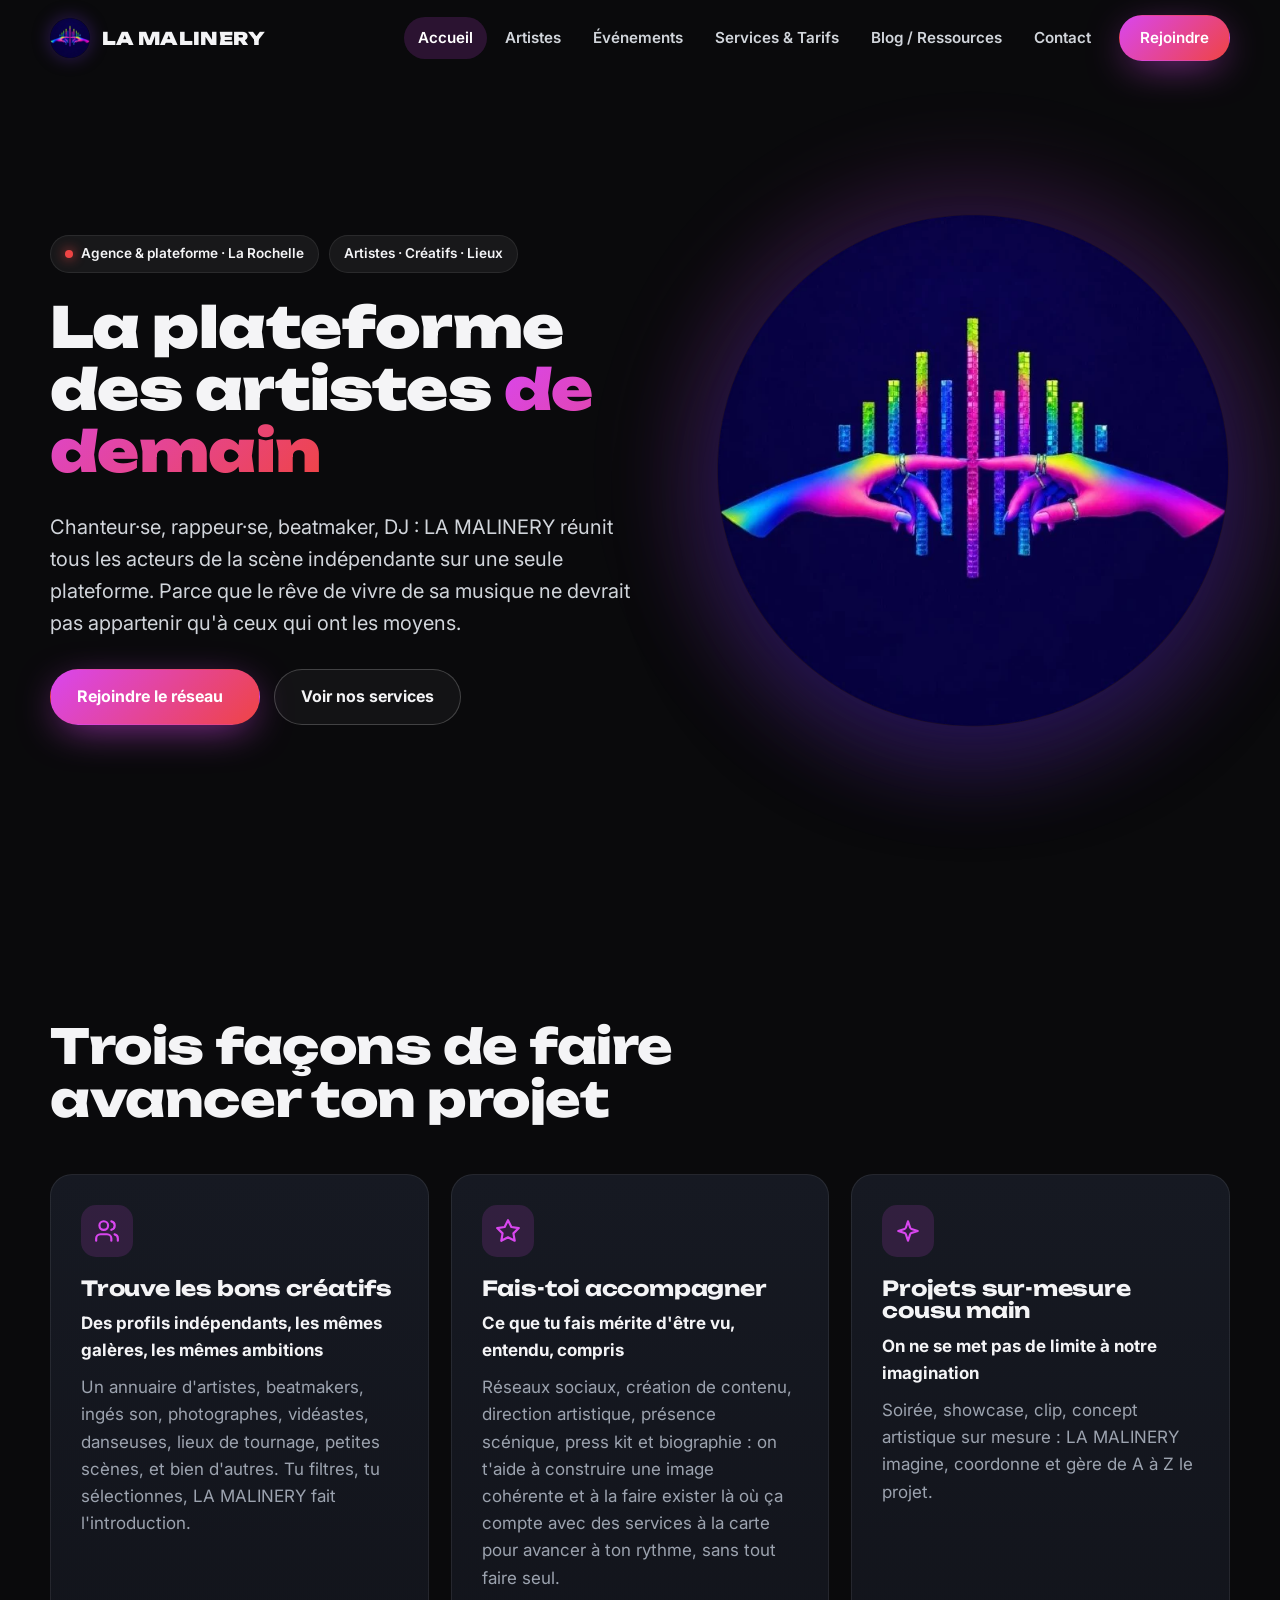
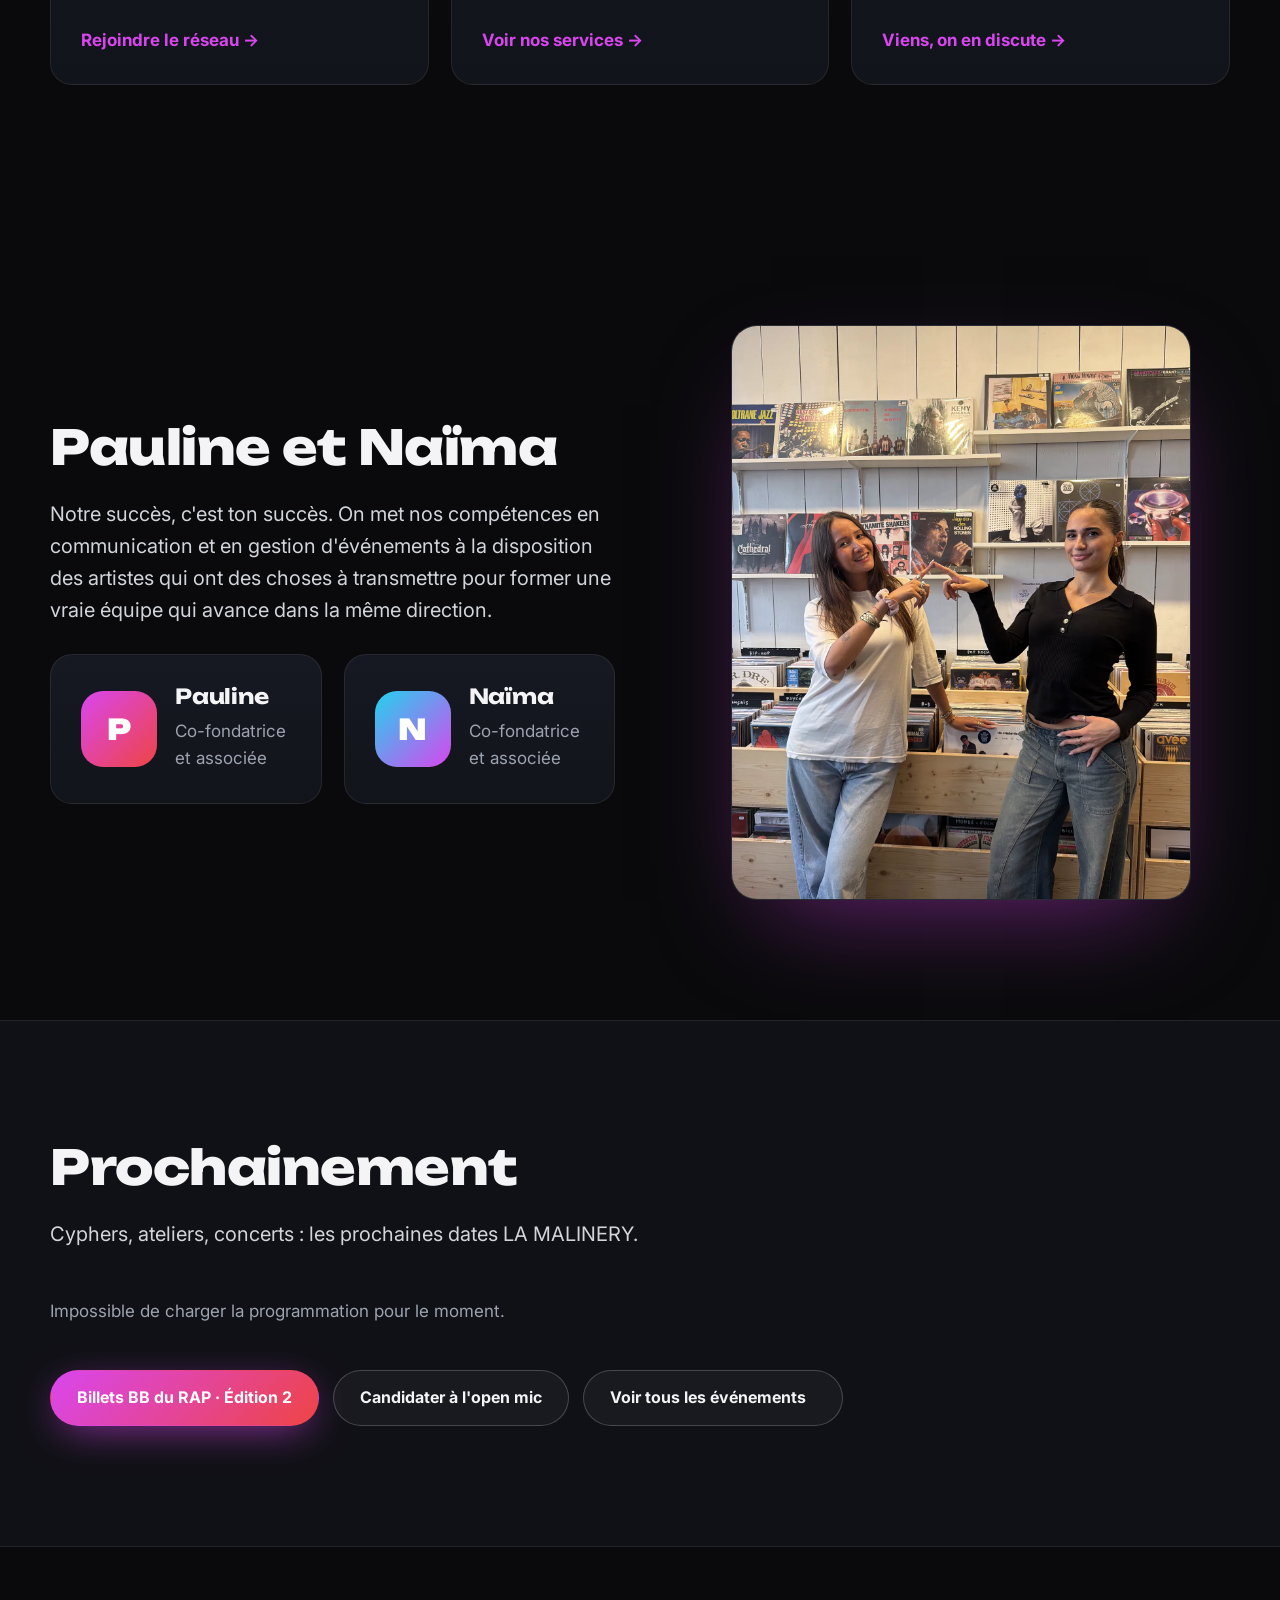
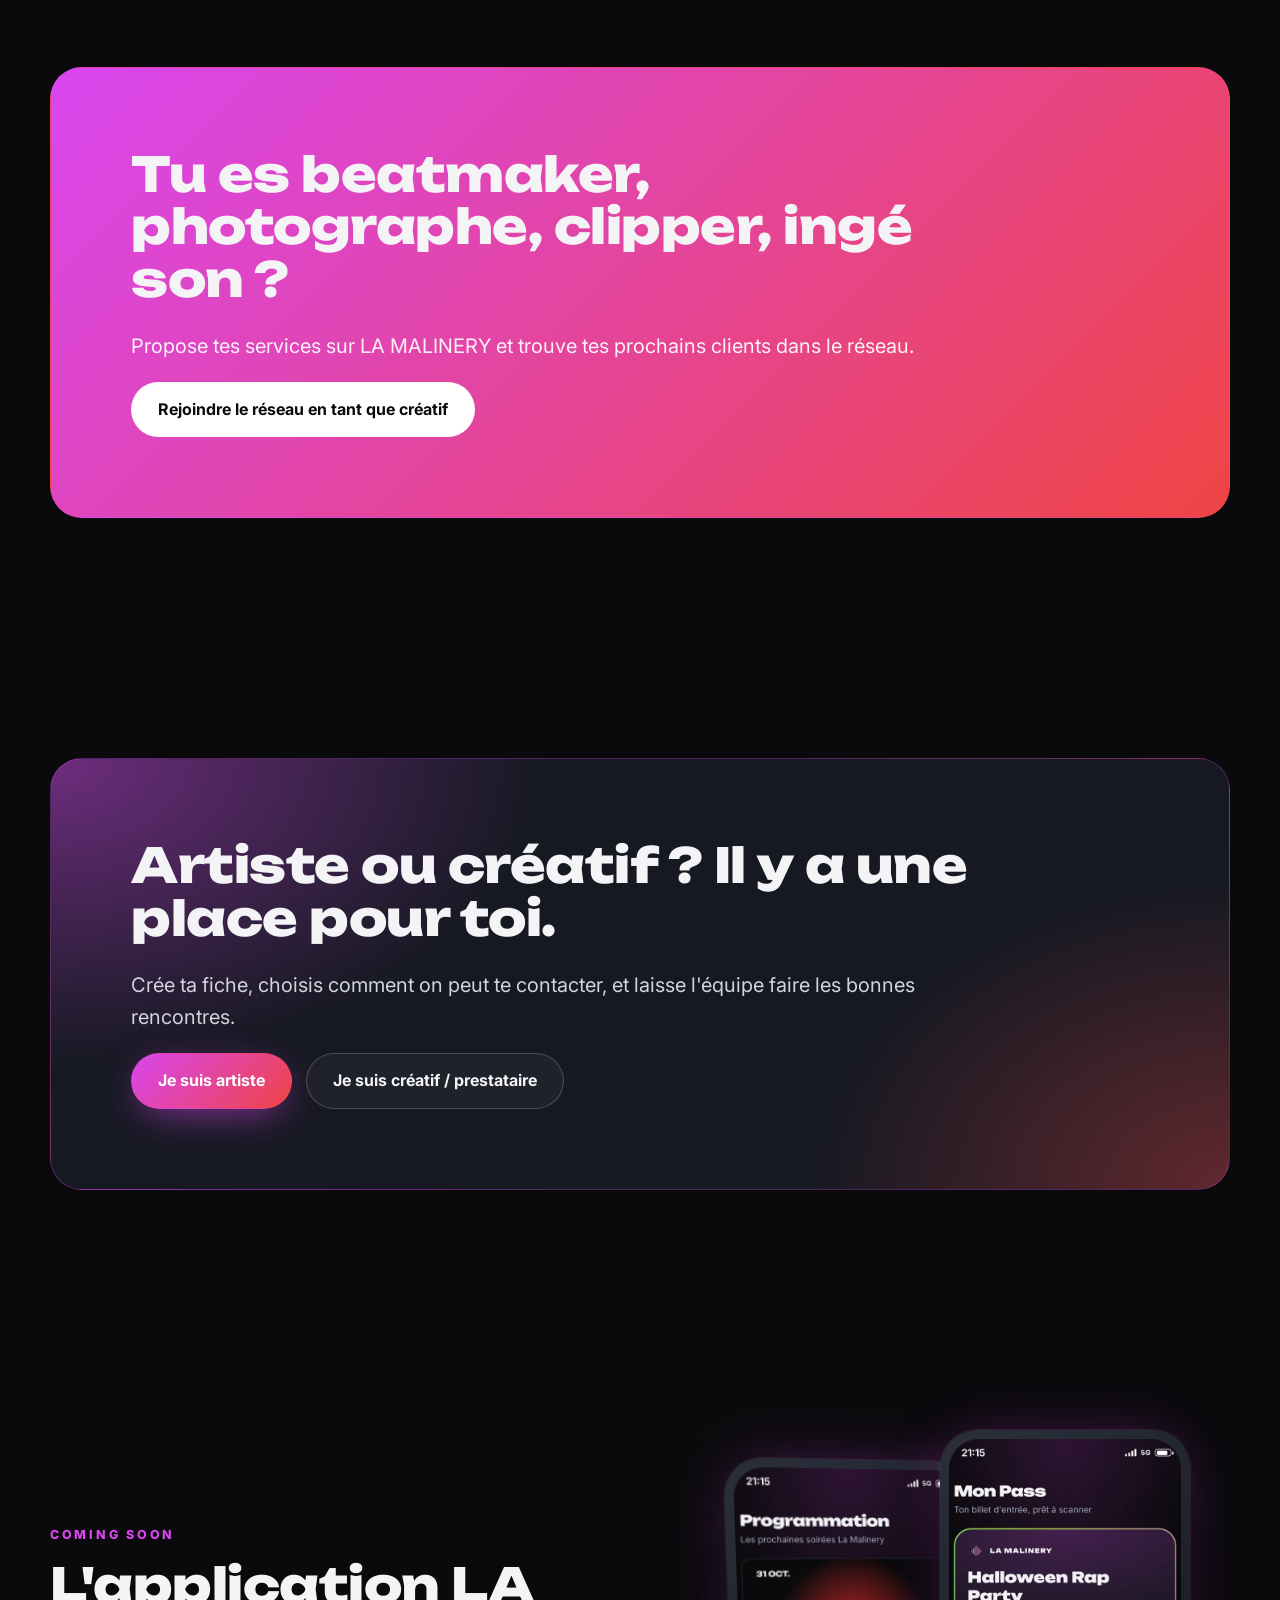
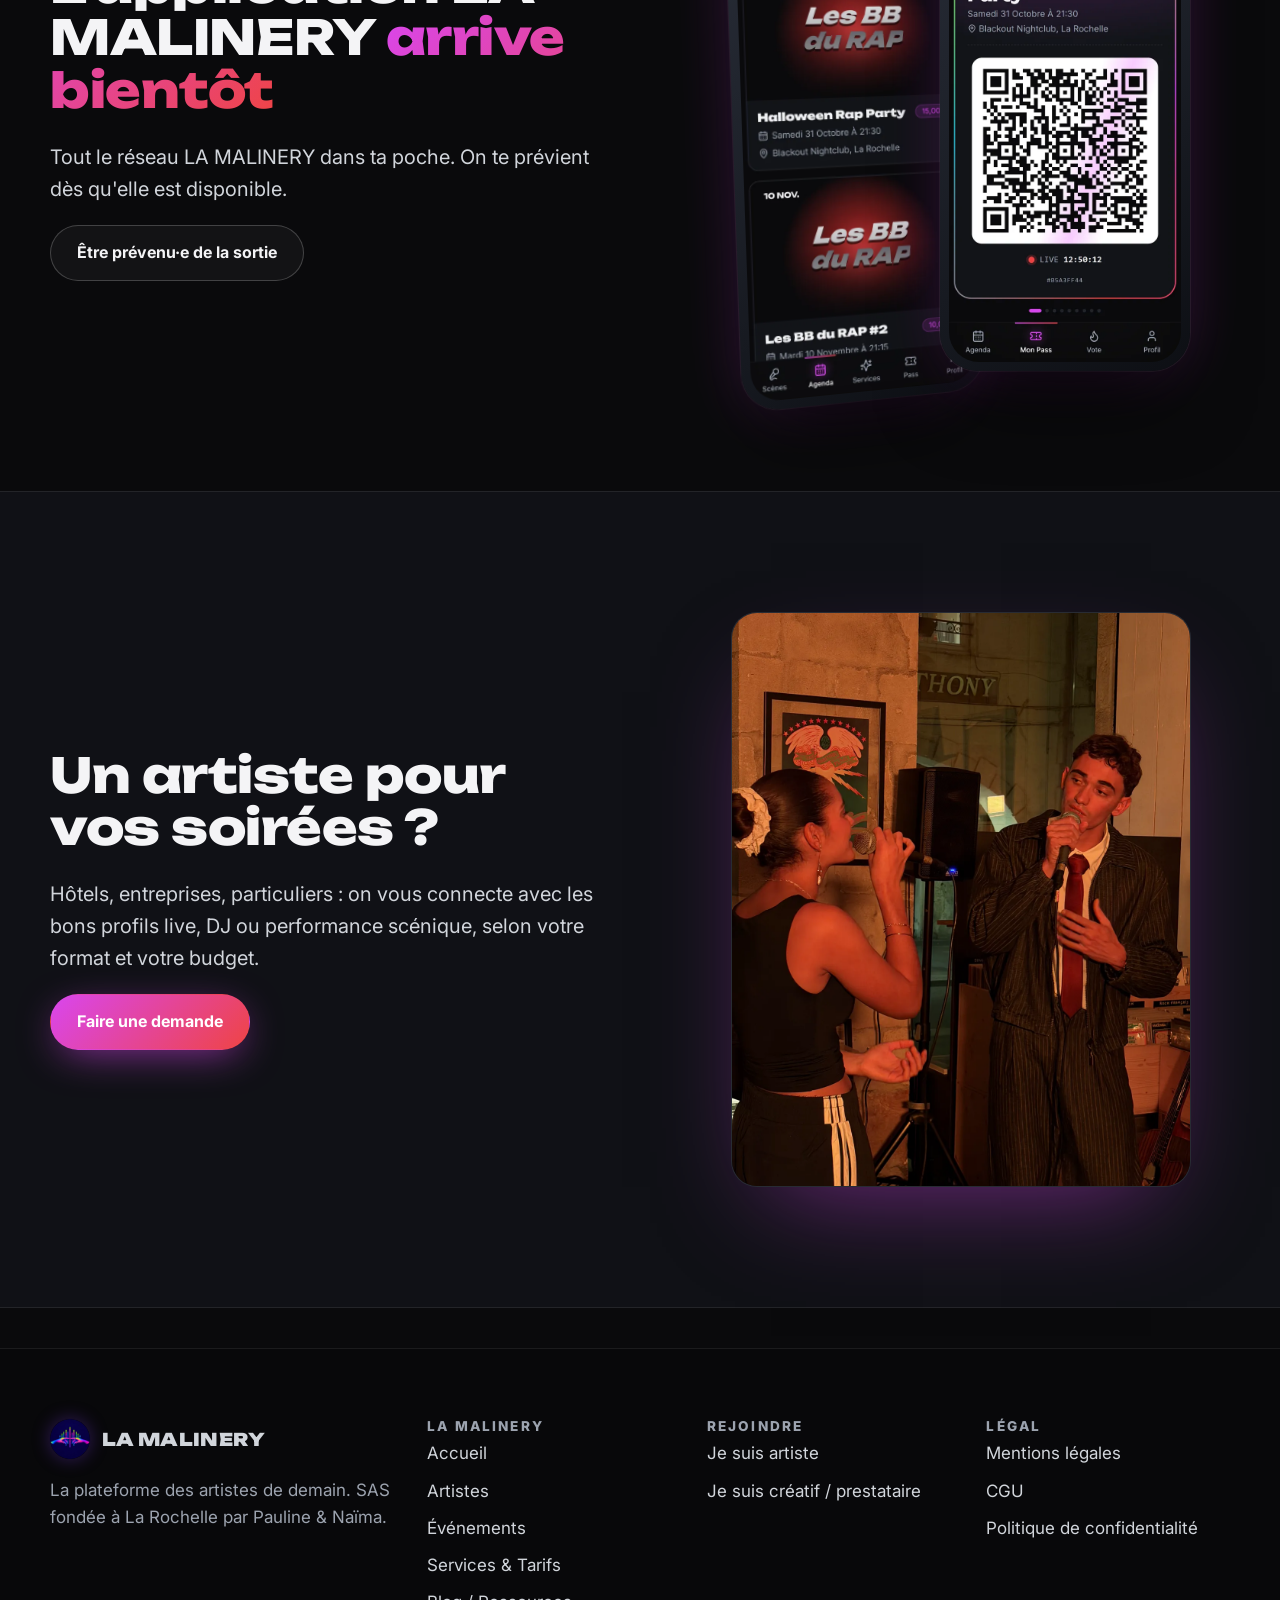
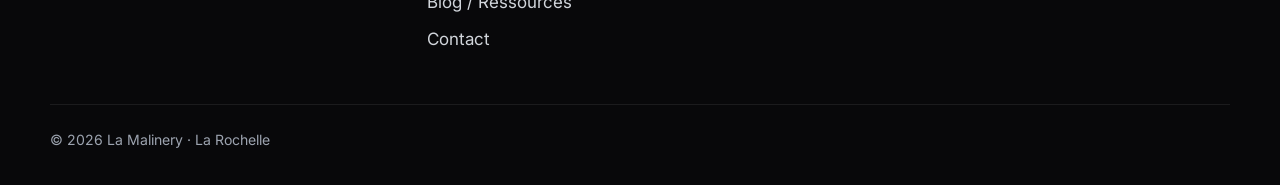
==== index.html @ 4e256cfc "Accueil : bouton Candidater à l'open mic" ====
<!doctype html>
<html lang="fr">
<head>
  <meta charset="utf-8" />
  <meta name="viewport" content="width=device-width, initial-scale=1" />
  <title>La Malinery · La plateforme des artistes de demain</title>
  <meta name="description" content="Chanteur·se, rappeur·se, beatmaker, DJ : LA MALINERY réunit tous les acteurs de la scène indépendante sur une seule plateforme. Agence et plateforme à La Rochelle." />
  <meta name="theme-color" content="#0a0a0c" />
  <link rel="canonical" href="https://lamalinery.com/" />
  <meta property="og:type" content="website" />
  <meta property="og:locale" content="fr_FR" />
  <meta property="og:site_name" content="La Malinery" />
  <meta property="og:title" content="La Malinery · La plateforme des artistes de demain" />
  <meta property="og:description" content="Chanteur·se, rappeur·se, beatmaker, DJ : LA MALINERY réunit tous les acteurs de la scène indépendante sur une seule plateforme. Agence et plateforme à La Rochelle." />
  <meta property="og:image" content="https://lamalinery.com/assets/img/og-image.jpg" />
  <link rel="icon" href="/assets/img/logo-96.png" type="image/png" />
  <link rel="apple-touch-icon" href="/favicon.png" />
  <link rel="preconnect" href="https://fonts.googleapis.com" />
  <link rel="preconnect" href="https://fonts.gstatic.com" crossorigin />
  <link href="https://fonts.googleapis.com/css2?family=Inter:wght@400;500;600;700;800&family=Unbounded:wght@700;800;900&display=swap" rel="stylesheet" />
  <link rel="stylesheet" href="/assets/css/style.css?v=70402fb7" />
</head>
<body>

<a class="skip" href="#contenu">Aller au contenu</a>
<header class="header">
  <div class="wrap header__inner">
    <a class="brand" href="/" aria-label="La Malinery, accueil"><img src="/assets/img/logo-96.png" alt="" width="40" height="40" />LA MALINERY</a>
    <button class="burger" aria-label="Menu" aria-expanded="false" aria-controls="nav"><span></span><span></span><span></span></button>
    <nav class="nav" id="nav" aria-label="Navigation principale">
      <a href="/" aria-current="page">Accueil</a>
      <a href="/artistes.html">Artistes</a>
      <a href="/evenements.html">Événements</a>
      <a href="/tarifs.html">Services &amp; Tarifs</a>
      <a href="/blog.html">Blog / Ressources</a>
      <a href="/contact.html">Contact</a>
      <a class="btn btn--primary" href="/contact.html?sujet=rejoindre">Rejoindre</a>
    </nav>
  </div>
</header>
<main id="contenu" data-page="index" data-version="0">
<section class="hero">
  <div class="hero__logo" aria-hidden="true"><img src="/assets/img/logo.webp" alt="" width="640" height="640" /></div>
  <div class="wrap">
    <div class="hero__badges reveal"><span class="pill"><span class="dot"></span>Agence &amp; plateforme · La Rochelle</span><span class="pill">Artistes · Créatifs · Lieux</span></div>
    <h1 class="reveal">La plateforme des artistes <span class="grad-text">de demain</span></h1>
    <p class="lead reveal">Chanteur·se, rappeur·se, beatmaker, DJ : LA MALINERY réunit tous les acteurs de la scène indépendante sur une seule plateforme. Parce que le rêve de vivre de sa musique ne devrait pas appartenir qu'à ceux qui ont les moyens.</p>
    <div class="btn-row reveal"><a class="btn btn--primary" href="/contact.html?sujet=rejoindre">Rejoindre le réseau <svg viewBox="0 0 24 24" fill="none" stroke="currentColor" stroke-width="2" stroke-linecap="round" stroke-linejoin="round" aria-hidden="true"><path d="M5 12h14M12 5l7 7-7 7"/></svg></a><a class="btn btn--ghost" href="/tarifs.html">Voir nos services</a></div>
  </div>
</section>

<section class="section"><div class="wrap"><div class="section-head reveal"><h2>Trois façons de faire avancer ton projet</h2></div><div class="grid grid--3"><a class="card card--link reveal" href="/contact.html?sujet=rejoindre"><div class="card__icon"><svg viewBox="0 0 24 24" fill="none" stroke="currentColor" stroke-width="2" stroke-linecap="round" stroke-linejoin="round" aria-hidden="true"><path d="M16 21v-2a4 4 0 0 0-4-4H6a4 4 0 0 0-4 4v2"/><circle cx="9" cy="7" r="4"/><path d="M22 21v-2a4 4 0 0 0-3-3.9M16 3.1a4 4 0 0 1 0 7.8"/></svg></div><h3>Trouve les bons créatifs</h3><p class="card__sub">Des profils indépendants, les mêmes galères, les mêmes ambitions</p><p class="muted">Un annuaire d'artistes, beatmakers, ingés son, photographes, vidéastes, danseuses, lieux de tournage, petites scènes, et bien d'autres. Tu filtres, tu sélectionnes, LA MALINERY fait l'introduction.</p><span class="more">Rejoindre le réseau →</span></a><a class="card card--link reveal" href="/tarifs.html"><div class="card__icon"><svg viewBox="0 0 24 24" fill="none" stroke="currentColor" stroke-width="2" stroke-linecap="round" stroke-linejoin="round" aria-hidden="true"><path d="m12 2 3.1 6.3 6.9 1-5 4.9 1.2 6.8L12 17.8 5.8 21l1.2-6.8-5-4.9 6.9-1Z"/></svg></div><h3>Fais-toi accompagner</h3><p class="card__sub">Ce que tu fais mérite d'être vu, entendu, compris</p><p class="muted">Réseaux sociaux, création de contenu, direction artistique, présence scénique, press kit et biographie : on t'aide à construire une image cohérente et à la faire exister là où ça compte avec des services à la carte pour avancer à ton rythme, sans tout faire seul.</p><span class="more">Voir nos services →</span></a><a class="card card--link reveal" href="/contact.html"><div class="card__icon"><svg viewBox="0 0 24 24" fill="none" stroke="currentColor" stroke-width="2" stroke-linecap="round" stroke-linejoin="round" aria-hidden="true"><path d="m12 3-1.9 5.8a2 2 0 0 1-1.3 1.3L3 12l5.8 1.9a2 2 0 0 1 1.3 1.3L12 21l1.9-5.8a2 2 0 0 1 1.3-1.3L21 12l-5.8-1.9a2 2 0 0 1-1.3-1.3Z"/></svg></div><h3>Projets sur-mesure cousu main</h3><p class="card__sub">On ne se met pas de limite à notre imagination</p><p class="muted">Soirée, showcase, clip, concept artistique sur mesure : LA MALINERY imagine, coordonne et gère de A à Z le projet.</p><span class="more">Viens, on en discute →</span></a></div></div></section>

<section class="section"><div class="wrap split"><div><h2 class="reveal">Pauline et Naïma</h2><p class="lead reveal">Notre succès, c'est ton succès. On met nos compétences en communication et en gestion d'événements à la disposition des artistes qui ont des choses à transmettre pour former une vraie équipe qui avance dans la même direction.</p><div class="duo" style="margin-top:28px"><div class="card person reveal"><div class="avatar">P</div><div><h3>Pauline</h3><p class="muted">Co-fondatrice et associée</p></div></div><div class="card person reveal"><div class="avatar avatar--alt">N</div><div><h3>Naïma</h3><p class="muted">Co-fondatrice et associée</p></div></div></div></div><figure class="photo photo--portrait reveal"><img src="/assets/img/photos/pauline-naima.webp" alt="Pauline et Naïma, co-fondatrices de La Malinery" loading="lazy" width="1400" height="1867" /></figure></div></section>

<section class="section section--alt"><div class="wrap"><div class="section-head reveal"><h2>Prochainement</h2><p class="lead">Cyphers, ateliers, concerts : les prochaines dates LA MALINERY.</p></div><div class="events" data-events="3" data-sans-lien></div><div class="btn-row" style="margin-top:28px"><a class="btn btn--primary" href="/billetterie.html">Billets BB du RAP · Édition 2</a><a class="btn btn--ghost" href="https://malinery.pragmatt.com/candidature/534484e1-a5c2-4c0f-8dcd-4580e2b5f0ce" rel="noopener">Candidater à l'open mic</a><a class="btn btn--ghost" href="/evenements.html">Voir tous les événements <svg viewBox="0 0 24 24" fill="none" stroke="currentColor" stroke-width="2" stroke-linecap="round" stroke-linejoin="round" aria-hidden="true"><path d="M5 12h14M12 5l7 7-7 7"/></svg></a></div></div></section>

<section class="section"><div class="wrap"><div class="cta cta--band reveal"><h2>Tu es beatmaker, photographe, clipper, ingé son ?</h2><p class="lead">Propose tes services sur LA MALINERY et trouve tes prochains clients dans le réseau.</p><div class="btn-row"><a class="btn btn--light" href="/contact.html?sujet=rejoindre&amp;profil=creatif">Rejoindre le réseau en tant que créatif</a></div></div></div></section>

<section class="section"><div class="wrap"><div class="cta reveal"><h2>Artiste ou créatif ? Il y a une place pour toi.</h2><p class="lead">Crée ta fiche, choisis comment on peut te contacter, et laisse l'équipe faire les bonnes rencontres.</p><div class="btn-row"><a class="btn btn--primary" href="/contact.html?sujet=rejoindre&amp;profil=artiste">Je suis artiste</a><a class="btn btn--ghost" href="/contact.html?sujet=rejoindre&amp;profil=creatif">Je suis créatif / prestataire</a></div></div></div></section>

<section class="section"><div class="wrap split"><div><span class="kicker reveal">Coming soon</span><h2 class="reveal">L'application LA MALINERY <span class="grad-text">arrive bientôt</span></h2><p class="lead reveal">Tout le réseau LA MALINERY dans ta poche. On te prévient dès qu'elle est disponible.</p><div class="btn-row reveal"><a class="btn btn--ghost" href="/contact.html?sujet=question">Être prévenu·e de la sortie</a></div></div><div class="phones reveal"><div class="phone phone--tilt-l"><img src="/assets/img/m-programmation.webp" alt="Aperçu de l'application LA MALINERY" loading="lazy" /></div><div class="phone"><img src="/assets/img/m-pass.webp" alt="Aperçu de l'application LA MALINERY" loading="lazy" /></div></div></div></section>

<section class="section section--alt"><div class="wrap split"><div><h2 class="reveal">Un artiste pour vos soirées ?</h2><p class="lead reveal">Hôtels, entreprises, particuliers : on vous connecte avec les bons profils live, DJ ou performance scénique, selon votre format et votre budget.</p><div class="btn-row reveal"><a class="btn btn--primary" href="/contact.html?sujet=devis">Faire une demande</a></div></div><figure class="photo photo--portrait reveal"><img src="/assets/img/photos/after-work-musical.webp" alt="Deux artistes au micro lors d'un after work musical" loading="lazy" width="1200" height="2133" /></figure></div></section>
</main>

<footer class="footer">
  <div class="wrap">
    <div class="footer__grid">
      <div>
        <a class="brand" href="/"><img src="/assets/img/logo-96.png" alt="" width="40" height="40" />LA MALINERY</a>
        <p class="muted" style="margin-top:18px;max-width:34ch" data-pied>La plateforme des artistes de demain. SAS fondée à La Rochelle par Pauline &amp; Naïma.</p>
      </div>
      <div>
        <h4>La Malinery</h4>
        <ul>
          <li><a href="/">Accueil</a></li>
          <li><a href="/artistes.html">Artistes</a></li>
          <li><a href="/evenements.html">Événements</a></li>
          <li><a href="/tarifs.html">Services &amp; Tarifs</a></li>
          <li><a href="/blog.html">Blog / Ressources</a></li>
          <li><a href="/contact.html">Contact</a></li>
        </ul>
      </div>
      <div>
        <h4>Rejoindre</h4>
        <ul>
          <li><a href="/contact.html?sujet=rejoindre&amp;profil=artiste">Je suis artiste</a></li>
          <li><a href="/contact.html?sujet=rejoindre&amp;profil=creatif">Je suis créatif / prestataire</a></li>
        </ul>
      </div>
      <div>
        <h4>Légal</h4>
        <ul>
          <li><a href="/mentions-legales.html">Mentions légales</a></li>
          <li><a href="/cgu.html">CGU</a></li>
          <li><a href="/confidentialite.html">Politique de confidentialité</a></li>
        </ul>
      </div>
    </div>
    <div class="footer__bottom">
      <span>© <span data-year>2026</span> La Malinery · La Rochelle</span>
    </div>
  </div>
</footer>
<script>window.MALINERY = {"base":"https://eqeaxpjyxflxysthggng.supabase.co","cle":"eyJhbGciOiJIUzI1NiIsInR5cCI6IkpXVCJ9.eyJpc3MiOiJzdXBhYmFzZSIsInJlZiI6ImVxZWF4cGp5eGZseHlzdGhnZ25nIiwicm9sZSI6ImFub24iLCJpYXQiOjE3OTMxMjc2OTMsImV4cCI6MjEwODcwMzY5M30.zZ5yZODOLVkq4Ppq7OYs-X2wbZlOANYhPqPIevu6ylg","app":"https://malinery.pragmatt.com"};</script>
<script src="/assets/js/blocs.js?v=3dc99b87" defer></script>
<script src="/assets/js/main.js?v=c706770f" defer></script>
</body>
</html>
---- assets/css/style.css ----
/* La Malinery — site vitrine. Mêmes couleurs que l'application. */
:root {
  --bg: #0a0a0c;
  --bg-2: #101116;
  --card: #161922;
  --card-2: #1f242d;
  --line: rgba(255, 255, 255, 0.08);
  --text: #f4f4f6;
  --muted: #9ca3af;
  --magenta: #d946ef;
  --red: #ef4444;
  --cyan: #22d3ee;
  --lime: #a3e635;
  --amber: #fbbf24;
  --grad: linear-gradient(135deg, var(--magenta), var(--red));
  --grad-logo: linear-gradient(90deg, #22d3ee, #a3e635 35%, #d946ef 65%, #ef4444);
  --radius: 22px;
  --display: "Unbounded", system-ui, sans-serif;
  --sans: "Inter", system-ui, -apple-system, "Segoe UI", sans-serif;
  --wrap: 1180px;
  color-scheme: dark;
}

*,
*::before,
*::after { box-sizing: border-box; }
html { scroll-behavior: smooth; -webkit-text-size-adjust: 100%; overflow-x: clip; }
body {
  margin: 0;
  background: var(--bg);
  color: var(--text);
  font-family: var(--sans);
  font-size: 17px;
  line-height: 1.6;
  overflow-x: clip;
}
img, video { max-width: 100%; display: block; }
a { color: inherit; }
h1, h2, h3, h4 { font-family: var(--display); line-height: 1.1; margin: 0 0 0.5em; letter-spacing: -0.01em; }
h1 { font-size: clamp(2.3rem, 6.4vw, 5.2rem); font-weight: 900; }
h2 { font-size: clamp(1.8rem, 4vw, 3rem); font-weight: 800; }
h3 { font-size: 1.3rem; font-weight: 700; }
p { margin: 0 0 1em; }
.muted { color: var(--muted); }
.accent { color: var(--magenta); }
.grad-text { background: var(--grad); -webkit-background-clip: text; background-clip: text; color: transparent; }
.wrap { width: min(var(--wrap), 100% - 32px); margin-inline: auto; }
.section { padding: clamp(64px, 10vw, 120px) 0; position: relative; }
.section--alt { background: var(--bg-2); border-block: 1px solid var(--line); }
.kicker {
  display: inline-block;
  font-size: 0.78rem;
  font-weight: 800;
  letter-spacing: 0.22em;
  text-transform: uppercase;
  color: var(--magenta);
  margin-bottom: 14px;
}
.lead { font-size: clamp(1.05rem, 1.6vw, 1.25rem); color: #d1d5db; max-width: 62ch; }
.section-head { max-width: 760px; margin-bottom: 48px; }
.center { text-align: center; margin-inline: auto; }
.skip { position: absolute; left: -999px; top: 8px; background: var(--magenta); color: #fff; padding: 8px 14px; border-radius: 8px; z-index: 100; }
.skip:focus { left: 8px; }
:focus-visible { outline: 2px solid var(--magenta); outline-offset: 3px; border-radius: 6px; }

/* Boutons */
.btn {
  display: inline-flex;
  align-items: center;
  justify-content: center;
  gap: 10px;
  padding: 14px 26px;
  border-radius: 999px;
  font-weight: 700;
  font-size: 1rem;
  text-decoration: none;
  border: 1px solid transparent;
  cursor: pointer;
  transition: transform 0.2s, box-shadow 0.2s, background 0.2s;
  white-space: nowrap;
  font-family: var(--sans);
}
.btn:hover { transform: translateY(-2px); }
.btn--primary { background: var(--grad); color: #fff; box-shadow: 0 10px 40px -10px rgba(217, 70, 239, 0.7); }
.btn--primary:hover { box-shadow: 0 14px 50px -8px rgba(217, 70, 239, 0.9); }
.btn--ghost { border-color: rgba(255, 255, 255, 0.2); color: var(--text); background: rgba(255, 255, 255, 0.04); }
.btn--ghost:hover { border-color: var(--magenta); }
.btn-row { display: flex; flex-wrap: wrap; gap: 14px; }

/* En-tête */
.header {
  position: fixed;
  inset: 0 0 auto;
  z-index: 50;
  transition: background 0.3s, border-color 0.3s;
  border-bottom: 1px solid transparent;
}
.header.is-scrolled, .header.is-open { background: rgba(10, 10, 12, 0.86); backdrop-filter: blur(14px); border-color: var(--line); }
.header__inner { display: flex; align-items: center; justify-content: space-between; height: 76px; gap: 20px; }
.brand { display: flex; align-items: center; gap: 12px; text-decoration: none; font-family: var(--display); font-weight: 900; font-size: 1.1rem; letter-spacing: 0.02em; }
.brand img { width: 40px; height: 40px; border-radius: 50%; box-shadow: 0 0 18px rgba(124, 58, 237, 0.35); }
.nav { display: flex; align-items: center; gap: 4px; }
.nav a { text-decoration: none; padding: 9px 14px; border-radius: 999px; font-weight: 600; font-size: 0.95rem; color: #d1d5db; transition: color 0.2s, background 0.2s; }
.nav a:hover { color: #fff; background: rgba(255, 255, 255, 0.06); }
.nav a[aria-current="page"] { color: #fff; background: rgba(217, 70, 239, 0.16); }
.nav .btn { margin-left: 10px; padding: 10px 20px; color: #fff; }
.burger { display: none; background: none; border: 0; color: var(--text); width: 44px; height: 44px; border-radius: 12px; cursor: pointer; }
.burger span { display: block; width: 22px; height: 2px; background: currentColor; margin: 5px auto; transition: transform 0.3s, opacity 0.3s; }
.header.is-open .burger span:nth-child(1) { transform: translateY(7px) rotate(45deg); }
.header.is-open .burger span:nth-child(2) { opacity: 0; }
.header.is-open .burger span:nth-child(3) { transform: translateY(-7px) rotate(-45deg); }

@media (max-width: 960px) {
  .burger { display: block; }
  .nav {
    position: fixed;
    inset: 76px 0 auto;
    flex-direction: column;
    align-items: stretch;
    padding: 16px;
    background: rgba(10, 10, 12, 0.97);
    border-bottom: 1px solid var(--line);
    transform: translateY(-120%);
    transition: transform 0.35s ease;
    z-index: -1;
  }
  .header.is-open .nav { transform: none; }
  .nav a { padding: 14px 16px; font-size: 1.05rem; }
  .nav .btn { margin: 8px 0 0; }
}

/* Hero */
.hero { position: relative; min-height: 100svh; display: flex; align-items: flex-end; padding: 140px 0 80px; overflow: hidden; }
.hero__media { position: absolute; inset: 0; z-index: -2; }
.hero__media video, .hero__media img { width: 100%; height: 100%; object-fit: cover; }
.hero::before { content: ""; position: absolute; inset: 0; z-index: -1; background: linear-gradient(90deg, rgba(10, 10, 12, 0.92) 0%, rgba(10, 10, 12, 0.7) 45%, rgba(10, 10, 12, 0.15) 100%), linear-gradient(180deg, transparent 55%, var(--bg) 100%); }
.hero h1 { max-width: 13ch; }
.hero .lead { margin-bottom: 30px; }
.hero__badges { display: flex; flex-wrap: wrap; gap: 10px; margin-bottom: 24px; }
.pill { display: inline-flex; align-items: center; gap: 8px; padding: 7px 14px; border-radius: 999px; background: rgba(255, 255, 255, 0.06); border: 1px solid var(--line); font-size: 0.85rem; font-weight: 600; }
.pill .dot { width: 8px; height: 8px; border-radius: 50%; background: var(--red); box-shadow: 0 0 12px var(--red); animation: blink 1.6s infinite; }
@keyframes blink { 50% { opacity: 0.35; } }

.page-hero { padding: 170px 0 70px; position: relative; overflow: hidden; }
.page-hero::before {
  content: "";
  position: absolute;
  inset: -40% -10% auto;
  height: 520px;
  z-index: -1;
  background: radial-gradient(50% 60% at 30% 40%, rgba(217, 70, 239, 0.28), transparent 70%), radial-gradient(40% 50% at 80% 30%, rgba(239, 68, 68, 0.18), transparent 70%);
}
.page-hero h1 { font-size: clamp(2.2rem, 5.6vw, 4.4rem); max-width: 18ch; }

/* Barres du logo animées */
.bars { display: inline-flex; align-items: center; gap: 5px; height: 34px; }
.bars i { width: 5px; border-radius: 4px; background: var(--grad-logo); background-size: 800% 100%; animation: eq 1.1s ease-in-out infinite; }
.bars i:nth-child(1) { height: 30%; background-position: 0 0; animation-delay: -0.2s; }
.bars i:nth-child(2) { height: 55%; background-position: 16% 0; animation-delay: -0.5s; }
.bars i:nth-child(3) { height: 80%; background-position: 33% 0; animation-delay: -0.1s; }
.bars i:nth-child(4) { height: 100%; background-position: 50% 0; animation-delay: -0.7s; }
.bars i:nth-child(5) { height: 80%; background-position: 66% 0; animation-delay: -0.3s; }
.bars i:nth-child(6) { height: 55%; background-position: 83% 0; animation-delay: -0.6s; }
.bars i:nth-child(7) { height: 30%; background-position: 100% 0; animation-delay: -0.4s; }
@keyframes eq { 50% { transform: scaleY(0.45); } }

/* Grilles & cartes */
.grid { display: grid; gap: 22px; }
.grid--3 { grid-template-columns: repeat(auto-fit, minmax(280px, 1fr)); }
.grid--2 { grid-template-columns: repeat(auto-fit, minmax(320px, 1fr)); }
.grid--4 { grid-template-columns: repeat(auto-fit, minmax(230px, 1fr)); }
.card {
  position: relative;
  background: linear-gradient(180deg, var(--card), #12141b);
  border: 1px solid var(--line);
  border-radius: var(--radius);
  padding: 30px;
  transition: transform 0.3s, border-color 0.3s;
  overflow: hidden;
}
.card:hover { transform: translateY(-4px); border-color: rgba(217, 70, 239, 0.4); }
.card p:last-child { margin-bottom: 0; }
.card__icon { width: 52px; height: 52px; border-radius: 15px; display: grid; place-items: center; background: rgba(217, 70, 239, 0.14); color: var(--magenta); margin-bottom: 20px; }
.card__icon svg { width: 26px; height: 26px; }
.card--link { text-decoration: none; display: flex; flex-direction: column; }
.card--link .more { margin-top: auto; padding-top: 18px; font-weight: 700; color: var(--magenta); }
.card .num { font-family: var(--display); font-size: 0.9rem; font-weight: 900; color: var(--magenta); display: block; margin-bottom: 12px; }
.checklist { list-style: none; padding: 0; margin: 0 0 22px; display: grid; gap: 10px; }
.checklist li { display: flex; gap: 10px; align-items: flex-start; }
.checklist li::before { content: ""; flex: none; width: 20px; height: 20px; margin-top: 3px; border-radius: 50%; background: rgba(163, 230, 53, 0.16) url("data:image/svg+xml,%3Csvg xmlns='http://www.w3.org/2000/svg' viewBox='0 0 24 24' fill='none' stroke='%23a3e635' stroke-width='3' stroke-linecap='round' stroke-linejoin='round'%3E%3Cpath d='M20 6 9 17l-5-5'/%3E%3C/svg%3E") center / 12px no-repeat; }

/* Bloc split (texte + visuel) */
.split { display: grid; grid-template-columns: 1.05fr 1fr; gap: clamp(32px, 6vw, 80px); align-items: center; }
.split--rev > :first-child { order: 2; }
@media (max-width: 860px) { .split { grid-template-columns: 1fr; } .split--rev > :first-child { order: 0; } }

/* Téléphones & laptop */
.phones { position: relative; display: flex; justify-content: center; align-items: center; gap: 18px; perspective: 1400px; min-height: 520px; }
.phone {
  width: min(250px, 42vw);
  aspect-ratio: 390 / 844;
  border-radius: 38px;
  padding: 9px;
  background: linear-gradient(145deg, #2a2f3a, #0d0f14);
  box-shadow: 0 40px 80px -20px rgba(0, 0, 0, 0.8), 0 0 0 1px rgba(255, 255, 255, 0.08), 0 0 60px -10px rgba(217, 70, 239, 0.35);
  flex: none;
}
.phone img { width: 100%; height: 100%; object-fit: cover; object-position: top; border-radius: 30px; }
.phone--tilt-l { transform: rotateY(18deg) rotateZ(-2deg) translateY(30px); }
.phone--tilt-r { transform: rotateY(-18deg) rotateZ(2deg) translateY(30px); }
.phones .phone + .phone { margin-left: -60px; }
.phones .phone:nth-child(2) { z-index: 2; }
@media (max-width: 560px) { .phones { min-height: 0; } .phones .phone + .phone { margin-left: -90px; } .phone { width: 46vw; } }
.laptop { position: relative; perspective: 1600px; }
.laptop__screen {
  border-radius: 16px 16px 4px 4px;
  padding: 10px;
  background: linear-gradient(180deg, #2a2f3a, #14161c);
  box-shadow: 0 0 0 1px rgba(255, 255, 255, 0.08), 0 50px 90px -30px rgba(0, 0, 0, 0.9), 0 0 80px -20px rgba(217, 70, 239, 0.35);
  transform: rotateX(6deg);
  transform-origin: bottom;
}
.laptop__screen img { border-radius: 8px; width: 100%; }
.laptop__base { height: 16px; margin: 0 -5%; border-radius: 0 0 18px 18px; background: linear-gradient(180deg, #3a3f4a, #16181e); }

/* Bandeau défilant */
.marquee { overflow: hidden; border-block: 1px solid var(--line); background: #0d0e12; padding: 20px 0; }
.marquee__track { display: flex; gap: 48px; width: max-content; animation: marquee 32s linear infinite; }
.marquee span { font-family: var(--display); font-weight: 800; font-size: clamp(1.1rem, 2.4vw, 1.7rem); white-space: nowrap; display: flex; align-items: center; gap: 48px; }
.marquee span::after { content: "✦"; color: var(--magenta); font-size: 0.8em; }
@keyframes marquee { to { transform: translateX(-50%); } }

/* Chiffres */
.stats { display: grid; grid-template-columns: repeat(auto-fit, minmax(180px, 1fr)); gap: 18px; }
.stat { padding: 26px; border-radius: var(--radius); border: 1px solid var(--line); background: rgba(255, 255, 255, 0.02); }
.stat strong { display: block; font-family: var(--display); font-size: clamp(1.8rem, 3.6vw, 2.6rem); line-height: 1; margin-bottom: 8px; }
.stat span { color: var(--muted); font-size: 0.95rem; }

/* Fondatrices */
.duo { display: grid; grid-template-columns: repeat(auto-fit, minmax(260px, 1fr)); gap: 22px; }
.person { display: flex; gap: 18px; align-items: center; }
.avatar { flex: none; width: 76px; height: 76px; border-radius: 22px; display: grid; place-items: center; font-family: var(--display); font-weight: 900; font-size: 1.8rem; color: #fff; background: var(--grad); }
.avatar--alt { background: linear-gradient(135deg, var(--cyan), var(--magenta)); }

/* Événements (chargés depuis l'app) */
.events { display: grid; gap: 18px; }
.event {
  display: grid;
  grid-template-columns: 96px 1fr auto;
  gap: 22px;
  align-items: center;
  padding: 22px;
  border-radius: var(--radius);
  border: 1px solid var(--line);
  background: linear-gradient(90deg, rgba(217, 70, 239, 0.08), transparent 60%), var(--card);
  text-decoration: none;
  transition: border-color 0.3s, transform 0.3s;
}
.event:hover { border-color: rgba(217, 70, 239, 0.5); transform: translateX(4px); }
.event__date { text-align: center; padding: 12px 6px; border-radius: 16px; background: rgba(0, 0, 0, 0.35); border: 1px solid var(--line); }
.event__date b { display: block; font-family: var(--display); font-size: 2rem; line-height: 1; }
.event__date small { text-transform: uppercase; letter-spacing: 0.14em; font-weight: 700; color: var(--magenta); font-size: 0.72rem; }
.event h3 { margin-bottom: 4px; }
.event__meta { color: var(--muted); font-size: 0.93rem; display: flex; flex-wrap: wrap; gap: 6px 16px; }
.event__price { font-family: var(--display); font-weight: 800; white-space: nowrap; }
.event__price small { display: block; font-family: var(--sans); font-weight: 600; color: var(--magenta); font-size: 0.8rem; text-align: right; }
.event--skeleton { height: 118px; background: linear-gradient(90deg, var(--card) 25%, var(--card-2) 50%, var(--card) 75%); background-size: 200% 100%; animation: shimmer 1.4s infinite; }
@keyframes shimmer { to { background-position: -200% 0; } }
@media (max-width: 640px) {
  .event { grid-template-columns: 70px 1fr; gap: 16px; }
  .event__price { grid-column: 2; }
  .event__price small { text-align: left; }
  .event__date b { font-size: 1.6rem; }
}

/* Étapes */
.steps { counter-reset: step; display: grid; gap: 18px; grid-template-columns: repeat(auto-fit, minmax(220px, 1fr)); }
.step { counter-increment: step; padding: 28px; border-radius: var(--radius); background: var(--card); border: 1px solid var(--line); }
.step::before { content: "0" counter(step); font-family: var(--display); font-weight: 900; font-size: 2.4rem; line-height: 1; display: block; margin-bottom: 18px; background: var(--grad); -webkit-background-clip: text; background-clip: text; color: transparent; }

/* Offres */
.offer { display: flex; flex-direction: column; }
.offer__head { display: flex; justify-content: space-between; align-items: flex-start; gap: 12px; margin-bottom: 8px; }
.offer__price { font-family: var(--display); font-weight: 900; font-size: 1.9rem; line-height: 1; white-space: nowrap; text-align: right; }
.offer__price small { display: block; font-family: var(--sans); font-size: 0.78rem; color: var(--muted); font-weight: 600; margin-bottom: 6px; }
.offer__tags { display: flex; flex-wrap: wrap; gap: 8px; margin: 6px 0 18px; }
.tag { font-size: 0.8rem; font-weight: 700; padding: 5px 11px; border-radius: 999px; background: rgba(255, 255, 255, 0.06); border: 1px solid var(--line); }
.offer .btn { margin-top: auto; }

/* FAQ */
.faq { display: grid; gap: 12px; max-width: 860px; }
.faq details { border: 1px solid var(--line); border-radius: 18px; background: var(--card); padding: 0 24px; transition: border-color 0.3s; }
.faq details[open] { border-color: rgba(217, 70, 239, 0.4); }
.faq summary { cursor: pointer; list-style: none; padding: 20px 0; font-weight: 700; display: flex; justify-content: space-between; gap: 16px; }
.faq summary::-webkit-details-marker { display: none; }
.faq summary::after { content: "+"; font-size: 1.5rem; line-height: 1; color: var(--magenta); transition: transform 0.3s; }
.faq details[open] summary::after { transform: rotate(45deg); }
.faq details p { color: #d1d5db; padding-bottom: 20px; margin: 0; }

/* Vidéo */
.video-frame { border-radius: 26px; overflow: hidden; border: 1px solid var(--line); box-shadow: 0 40px 100px -30px rgba(217, 70, 239, 0.45); background: #000; }
.video-frame video { width: 100%; aspect-ratio: 16 / 9; }

/* Appel à l'action */
.cta {
  position: relative;
  border-radius: 32px;
  padding: clamp(40px, 7vw, 80px);
  overflow: hidden;
  background: radial-gradient(70% 120% at 0% 0%, rgba(217, 70, 239, 0.45), transparent 60%), radial-gradient(60% 120% at 100% 100%, rgba(239, 68, 68, 0.35), transparent 60%), var(--card);
  border: 1px solid rgba(217, 70, 239, 0.3);
}
.cta h2 { max-width: 20ch; }

/* Formulaire */
.form { display: grid; gap: 18px; }
.form .row { display: grid; grid-template-columns: 1fr 1fr; gap: 18px; }
@media (max-width: 640px) { .form .row { grid-template-columns: 1fr; } }
.field { display: grid; gap: 8px; }
.field label { font-weight: 700; font-size: 0.92rem; }
.field input, .field select, .field textarea {
  width: 100%;
  font: inherit;
  color: var(--text);
  background: #0e1015;
  border: 1px solid rgba(255, 255, 255, 0.12);
  border-radius: 14px;
  padding: 14px 16px;
  transition: border-color 0.2s, box-shadow 0.2s;
}
.field textarea { min-height: 160px; resize: vertical; }
.field input:focus, .field select:focus, .field textarea:focus { outline: none; border-color: var(--magenta); box-shadow: 0 0 0 4px rgba(217, 70, 239, 0.18); }
.hp { position: absolute; left: -5000px; }
.form-status { padding: 14px 18px; border-radius: 14px; font-weight: 600; display: none; }
.form-status.is-ok { display: block; background: rgba(163, 230, 53, 0.12); border: 1px solid rgba(163, 230, 53, 0.4); color: #d9f99d; }
.form-status.is-error { display: block; background: rgba(239, 68, 68, 0.12); border: 1px solid rgba(239, 68, 68, 0.4); color: #fecaca; }
.contact-list { list-style: none; padding: 0; margin: 0; display: grid; gap: 16px; }
.contact-list li { display: flex; gap: 14px; align-items: flex-start; }
.contact-list .card__icon { margin: 0; width: 44px; height: 44px; border-radius: 13px; flex: none; }

/* Pied de page */
.footer { border-top: 1px solid var(--line); padding: 70px 0 34px; background: #08080a; margin-top: 40px; }
.footer__grid { display: grid; grid-template-columns: 1.4fr repeat(3, 1fr); gap: 36px; }
@media (max-width: 860px) { .footer__grid { grid-template-columns: 1fr 1fr; } }
@media (max-width: 520px) { .footer__grid { grid-template-columns: 1fr; } }
.footer h4 { font-size: 0.85rem; letter-spacing: 0.16em; text-transform: uppercase; color: var(--muted); font-family: var(--sans); font-weight: 800; }
.footer ul { list-style: none; margin: 0; padding: 0; display: grid; gap: 10px; }
.footer a { text-decoration: none; color: #d1d5db; }
.footer a:hover { color: var(--magenta); }
.footer__bottom { margin-top: 50px; padding-top: 24px; border-top: 1px solid var(--line); display: flex; flex-wrap: wrap; justify-content: space-between; gap: 12px; color: var(--muted); font-size: 0.88rem; }

/* Textes longs (mentions légales) */
.prose { max-width: 780px; }
.prose h2 { font-size: 1.5rem; margin-top: 2em; }
.prose p, .prose li { color: #d1d5db; }
.todo { background: rgba(251, 191, 36, 0.14); color: #fde68a; padding: 1px 6px; border-radius: 6px; font-weight: 600; }

/* Apparition au scroll */
.reveal { opacity: 0; transform: translateY(28px); transition: opacity 0.8s ease, transform 0.8s ease; }
.reveal.is-visible { opacity: 1; transform: none; }
@media (prefers-reduced-motion: reduce) {
  *, *::before, *::after { animation: none !important; transition: none !important; }
  .reveal { opacity: 1; transform: none; }
  html { scroll-behavior: auto; }
}

/* Logo d'accueil : à droite sur grand écran, en filigrane derrière le texte sur mobile */
.hero__logo { position: absolute; z-index: -1; top: 50%; right: max(4vw, calc((100vw - 1200px) / 2)); width: min(40vw, 540px); aspect-ratio: 1; transform: translateY(-46%); }
.hero__logo::before { content: ""; position: absolute; inset: -18%; border-radius: 50%; background: radial-gradient(circle, rgba(124, 58, 237, 0.45), rgba(217, 70, 239, 0.18) 45%, transparent 70%); filter: blur(30px); animation: glow 6s ease-in-out infinite; }
.hero__logo img { position: relative; width: 100%; height: 100%; border-radius: 50%; box-shadow: 0 30px 90px rgba(30, 20, 110, 0.6); animation: float 8s ease-in-out infinite; }
@keyframes float { 50% { transform: translateY(-14px); } }
@keyframes glow { 50% { opacity: 0.6; transform: scale(0.94); } }
@media (min-width: 961px) {
  .hero::before { background: linear-gradient(180deg, transparent 60%, var(--bg) 100%); }
  .hero { align-items: center; }
  .hero h1 { font-size: clamp(2.6rem, 4.4vw, 4.4rem); max-width: 11ch; }
  .hero .lead { max-width: 46ch; }
}
@media (max-width: 960px) {
  .hero__logo { top: 96px; right: -18vw; width: 88vw; transform: none; opacity: 0.32; }
}

/* Bouton « Espace équipe » (accès au back-office de l'app) */
.btn--sm svg { width: 16px; height: 16px; }
.nav .btn--sm { padding: 9px 16px; font-size: 0.9rem; }
.brand, .nav a { white-space: nowrap; }
@media (min-width: 961px) and (max-width: 1240px) {
  .nav .btn--sm { padding: 9px 12px; }
  .nav .btn--sm .btn__label { position: absolute; width: 1px; height: 1px; overflow: hidden; clip: rect(0 0 0 0); }
}

/* Bouton « Une idée ? » (prévisualisation uniquement) : onglet discret collé au bord droit */
.fb { position: fixed; right: 0; top: 58%; z-index: 80; font-family: var(--sans); }
.fb__tab { display: flex; align-items: center; gap: 8px; padding: 10px 8px 10px 10px; border: 1px solid rgba(217, 70, 239, 0.35); border-right: 0; border-radius: 12px 0 0 12px; background: rgba(18, 20, 25, 0.82); backdrop-filter: blur(10px); color: var(--muted); cursor: pointer; opacity: 0.75; transition: opacity 0.2s, padding 0.2s; box-shadow: 0 10px 30px rgba(0, 0, 0, 0.4); }
.fb__tab svg { width: 18px; height: 18px; color: var(--magenta); }
.fb__tab span { display: none; font-size: 0.8rem; font-weight: 700; color: var(--text); }
.fb__tab:hover, .fb__tab:focus-visible { opacity: 1; padding-right: 12px; }
.fb__tab:hover span, .fb__tab:focus-visible span { display: inline; }
.fb__panel { position: absolute; right: 12px; top: 50%; transform: translateY(-50%); width: min(22rem, calc(100vw - 24px)); display: grid; gap: 10px; padding: 16px; border-radius: 18px; border: 1px solid var(--line); background: #121419; box-shadow: 0 30px 80px rgba(0, 0, 0, 0.6); }
.fb__panel[hidden], .fb__tab[hidden] { display: none; }
.fb__head { display: flex; justify-content: space-between; gap: 12px; }
.fb__head strong { display: block; font-family: var(--display); font-size: 0.9rem; }
.fb__head small { display: block; color: var(--muted); font-size: 0.75rem; margin-top: 2px; }
.fb__close { background: none; border: 0; color: var(--muted); font-size: 1.4rem; line-height: 1; cursor: pointer; }
.fb__kinds { display: flex; gap: 6px; }
.fb__kinds button { flex: 1; padding: 7px 4px; border-radius: 10px; border: 1px solid var(--line); background: transparent; color: var(--muted); font-size: 0.75rem; font-weight: 700; cursor: pointer; }
.fb__kinds button[aria-pressed="true"] { border-color: rgba(217, 70, 239, 0.6); background: rgba(217, 70, 239, 0.15); color: var(--text); }
.fb__name, .fb__msg { width: 100%; border-radius: 12px; border: 1px solid var(--line); background: rgba(255, 255, 255, 0.04); color: var(--text); padding: 10px 12px; font: inherit; font-size: 0.9rem; }
.fb__msg { min-height: 110px; resize: vertical; }
.fb__name:focus, .fb__msg:focus { outline: none; border-color: var(--magenta); }
.fb__hint { margin: 0; font-size: 0.72rem; color: var(--muted); }
.fb__status { margin: 0; font-size: 0.8rem; color: var(--magenta); min-height: 1em; }
.fb__status:empty { display: none; }
.fb__actions { display: flex; justify-content: flex-end; gap: 8px; }
.fb__cancel { background: none; border: 0; color: var(--muted); font-weight: 600; cursor: pointer; }
.fb__send { padding: 9px 18px; font-size: 0.85rem; }
@media print { .fb { display: none; } }

/* Comparaison des prix avec le marché (page Accompagnement) */
.compare { position: relative; display: flex; flex-direction: column; overflow: hidden; }
.compare::before { content: ""; position: absolute; inset: -40% -40% auto auto; width: 260px; height: 260px; border-radius: 50%; background: radial-gradient(circle, rgba(217, 70, 239, 0.18), transparent 70%); pointer-events: none; }
.compare__top { display: flex; justify-content: space-between; align-items: flex-start; gap: 12px; }
.compare h3 { margin-bottom: 4px; }
.compare__what { font-size: 0.88rem; margin: 0; }
.compare__pct { flex-shrink: 0; display: grid; justify-items: center; padding: 8px 12px; border-radius: 14px; background: var(--grad); color: #fff; font-size: 0.68rem; font-weight: 700; line-height: 1.1; text-transform: uppercase; letter-spacing: 0.04em; box-shadow: 0 10px 30px -8px rgba(217, 70, 239, 0.7); }
.compare__pct b { font-family: var(--display); font-size: 1.15rem; letter-spacing: 0; text-transform: none; }
.compare__price { margin: 22px 0 18px; font-family: var(--display); font-weight: 900; font-size: 2.6rem; line-height: 1; }
.compare__price small { display: block; margin-top: 8px; font-family: var(--sans); font-size: 0.85rem; font-weight: 500; color: var(--muted); }
.compare__price small sup { font-size: 0.65em; }
.compare__bars { display: grid; gap: 14px; padding: 16px; border-radius: 14px; background: rgba(0, 0, 0, 0.25); border: 1px solid var(--line); }
.compare__row { display: grid; grid-template-columns: 1fr auto; gap: 6px 12px; align-items: baseline; font-size: 0.82rem; }
.compare__row > span:first-child { font-weight: 700; }
.compare__row b { font-family: var(--display); font-size: 0.9rem; }
.compare__row--market > span:first-child, .compare__row--market b { color: var(--muted); font-weight: 600; }
.compare__track { grid-column: 1 / -1; position: relative; display: block; height: 10px; border-radius: 999px; background: rgba(255, 255, 255, 0.06); overflow: hidden; }
.compare__bar { position: absolute; inset: 0 auto 0 0; width: var(--w); border-radius: 999px; background: var(--grad); box-shadow: 0 0 16px rgba(217, 70, 239, 0.55); }
.compare__range { position: absolute; inset: 0 0 0 var(--from); border-radius: 999px; background: repeating-linear-gradient(135deg, rgba(255, 255, 255, 0.3) 0 6px, rgba(255, 255, 255, 0.12) 6px 12px); }
.compare__save { display: inline-flex; align-self: flex-start; align-items: center; gap: 8px; margin: 18px 0 12px; padding: 8px 14px; border-radius: 999px; background: rgba(34, 197, 94, 0.12); border: 1px solid rgba(34, 197, 94, 0.35); color: #86efac; font-size: 0.88rem; font-weight: 600; }
.compare__save svg { width: 16px; height: 16px; }
.compare__save b { color: #dcfce7; }
.compare__note { font-size: 0.85rem; margin: 0; }
.perks { display: grid; grid-template-columns: repeat(auto-fit, minmax(210px, 1fr)); gap: 14px; margin-top: 28px; }
.perk { display: flex; align-items: center; gap: 14px; padding: 16px 18px; border-radius: var(--radius); border: 1px solid var(--line); background: rgba(255, 255, 255, 0.02); }
.perk svg { width: 26px; height: 26px; flex-shrink: 0; color: var(--magenta); }
.perk b { display: block; font-size: 0.95rem; }
.perk span { display: block; font-size: 0.82rem; color: var(--muted); }
.footnote { margin: 22px 0 0; font-size: 0.78rem; color: var(--muted); max-width: 900px; }

/* Bandeau prix (accueil) */
.pricebar { display: flex; flex-wrap: wrap; align-items: center; gap: 18px 32px; padding: 26px 30px; border-radius: var(--radius); border: 1px solid rgba(217, 70, 239, 0.3); background: linear-gradient(120deg, rgba(217, 70, 239, 0.1), rgba(239, 68, 68, 0.06)); }
.pricebar__big { font-family: var(--display); font-weight: 900; font-size: clamp(1.4rem, 3vw, 2rem); line-height: 1.1; }
.pricebar__big small { display: block; font-family: var(--sans); font-size: 0.85rem; font-weight: 600; color: var(--muted); margin-top: 6px; }
.pricebar__points { display: flex; flex-wrap: wrap; gap: 8px 18px; color: var(--muted); font-size: 0.92rem; flex: 1; }
.pricebar__points span::before { content: "✓ "; color: var(--magenta); font-weight: 700; }
.pricebar .btn { margin-left: auto; }
@media (max-width: 700px) { .pricebar .btn { margin-left: 0; } }

/* Réseau (aperçu de l'annuaire), paliers tarifaires, formules, devis */
.network { display: grid; grid-template-columns: repeat(auto-fill, minmax(280px, 1fr)); gap: 14px; }
.member { display: flex; gap: 14px; align-items: center; padding: 16px; border-radius: var(--radius); border: 1px solid var(--line); background: rgba(255, 255, 255, 0.02); text-decoration: none; color: var(--text); transition: border-color 0.2s, transform 0.2s; }
.member:hover { border-color: rgba(217, 70, 239, 0.45); transform: translateY(-2px); }
.member__avatar { flex-shrink: 0; display: grid; place-items: center; width: 56px; height: 56px; border-radius: 16px; overflow: hidden; background: var(--grad); font-family: var(--display); font-weight: 900; color: #fff; }
.member__avatar img { width: 100%; height: 100%; object-fit: cover; }
.member__body { display: grid; gap: 3px; min-width: 0; }
.member__body b { font-family: var(--display); font-size: 0.98rem; }
.member__body small { color: var(--muted); font-size: 0.82rem; }
.member__tags { color: var(--magenta); font-size: 0.78rem; font-weight: 600; }
.member__badge { display: inline-block; margin-left: 6px; padding: 2px 8px; border-radius: 999px; background: rgba(245, 158, 11, 0.15); color: #fbbf24; font-family: var(--sans); font-size: 0.68rem; vertical-align: middle; }
.tier-list { list-style: none; margin: 14px 0; padding: 0; display: grid; gap: 10px; }
.tier-list li { display: flex; justify-content: space-between; gap: 14px; align-items: baseline; padding: 12px 0; border-bottom: 1px solid var(--line); }
.tier-list li:last-child { border-bottom: 0; }
.tier-list b { font-family: var(--display); }
.tier-list span { color: var(--muted); text-align: right; }
.offer__price small { display: block; }
.offer--featured { border-color: rgba(217, 70, 239, 0.55); box-shadow: 0 20px 60px -20px rgba(217, 70, 239, 0.5); }
.grid--2 { grid-template-columns: repeat(auto-fit, minmax(300px, 1fr)); }
.join h2 { margin: 6px 0 4px; font-size: 1.6rem; }
.quote { border: 1px solid var(--line); border-radius: 14px; padding: 14px 16px 6px; margin: 0; display: grid; gap: 12px; }
.quote[hidden] { display: none; }
.quote legend { padding: 0 6px; font-weight: 700; font-size: 0.85rem; color: var(--magenta); }

/* ─── Mise à jour de novembre 2026 : nouveaux blocs du document « Contenu_Site_MALINERY » ─── */

/* Sous-titre d'une carte de l'accueil */
.card__sub { margin: 0 0 10px; font-weight: 700; color: var(--text); }

/* Bandeau sur fond coloré (« Tu es créatif ? », bas de la page Artistes) */
.cta--band { background: var(--grad); border-color: transparent; }
.cta--band .lead { color: rgba(255, 255, 255, 0.92); }
.btn--light { background: #fff; color: #0a0a0c; }
.btn--light:hover { box-shadow: 0 14px 40px -10px rgba(0, 0, 0, 0.6); }

/* Photos */
.photo { margin: 0; border-radius: 26px; overflow: hidden; border: 1px solid var(--line); background: var(--card); box-shadow: 0 40px 100px -40px rgba(217, 70, 239, 0.5); }
.photo img { display: block; width: 100%; height: 100%; object-fit: cover; }
.photo--portrait { aspect-ratio: 4 / 5; max-width: 460px; justify-self: center; width: 100%; }
/* Petites vignettes : images en basse définition, jamais agrandies */
.thumbs { display: flex; gap: 12px; margin-top: 28px; }
.thumbs img { width: 120px; height: 170px; object-fit: cover; border-radius: 16px; border: 1px solid var(--line); }

/* Fiches de la page Artistes */
.artists { display: grid; gap: 28px; }
.artist { display: grid; grid-template-columns: minmax(240px, 380px) 1fr; gap: clamp(22px, 4vw, 44px); align-items: start; }
.artist__media { border-radius: 20px; overflow: hidden; aspect-ratio: 4 / 5; background: var(--card-2); }
.artist__media img { display: block; width: 100%; height: 100%; object-fit: cover; }
.artist__blank { width: 100%; height: 100%; display: grid; place-items: center; background: var(--grad); font-family: var(--display); font-weight: 900; font-size: clamp(2.4rem, 7vw, 4.5rem); color: #fff; }
.artist__body h2 { margin: 0 0 6px; }
.artist__meta { margin: 0 0 18px; font-weight: 700; color: var(--magenta); }
.artist__body p { color: #d1d5db; }
.artist__tags { color: var(--muted) !important; font-weight: 600; }
.artist__gallery { display: grid; grid-template-columns: repeat(3, 1fr); gap: 10px; margin-top: 20px; }
.artist__gallery img { display: block; width: 100%; aspect-ratio: 1; object-fit: cover; border-radius: 14px; }
@media (max-width: 760px) {
  .artist { grid-template-columns: 1fr; }
  .artist__media { max-width: 420px; }
}

/* Tarifs */
.offer__flag { margin: 0 0 10px; font-size: 0.74rem; font-weight: 800; letter-spacing: 0.06em; color: var(--magenta); }
.offer__alt { margin: 0 0 14px; font-size: 0.9rem; }
.offer--featured { border-color: rgba(217, 70, 239, 0.55); box-shadow: 0 30px 80px -40px rgba(217, 70, 239, 0.7); }
/* Avantage annoncé, pas encore disponible dans l'application */
.soon { display: inline-block; margin-left: 6px; padding: 1px 8px; border-radius: 999px; background: rgba(251, 191, 36, 0.14); color: #fde68a; font-size: 0.72rem; font-weight: 700; white-space: nowrap; vertical-align: middle; }
.faq--wide { max-width: none; }
.table-scroll { overflow-x: auto; padding-bottom: 20px; }
.price-table { width: 100%; min-width: 640px; border-collapse: collapse; font-size: 0.92rem; }
.price-table th, .price-table td { padding: 12px 10px; border-top: 1px solid var(--line); text-align: center; vertical-align: top; }
.price-table thead th { border-top: 0; font-family: var(--display); font-size: 0.82rem; }
.price-table tbody th { text-align: left; font-weight: 600; width: 34%; }
.price-table td { color: #d1d5db; }
/* Prestations à la carte : nom et description à gauche, tarif à droite */
.menu { list-style: none; margin: 14px 0 0; padding: 0; display: grid; }
.menu li { display: flex; justify-content: space-between; gap: 18px; padding: 14px 0; border-top: 1px solid var(--line); }
.menu li:first-child { border-top: 0; }
.menu b { display: block; }
.menu span { display: block; margin-top: 3px; color: var(--muted); font-size: 0.88rem; }
.menu em { flex: none; max-width: 46%; text-align: right; font-style: normal; font-weight: 700; color: var(--text); }
.footer__bottom a { color: var(--muted); text-decoration: none; }
.footer__bottom a:hover { color: var(--text); }
/* Carte d'abonnement : le prix sous le nom (quatre cartes côte à côte, peu de largeur) */
.offer__head--stack { flex-direction: column; gap: 10px; }
.offer__head--stack .offer__price { text-align: left; display: flex; align-items: baseline; gap: 8px; }
.offer__head--stack .offer__price small { margin: 0; }
.summary__more { font-weight: 500; font-size: 0.9rem; }
/* Tableaux de comparaison : sur téléphone, le tableau défile dans son cadre sans élargir la page */
.faq--wide { grid-template-columns: minmax(0, 1fr); }
.faq--wide details { min-width: 0; }

/* Blog : articles lus dans l'application */
.articles { display: grid; gap: 20px; margin-top: 32px; }
@media (min-width: 900px) { .articles { grid-template-columns: repeat(2, minmax(0, 1fr)); align-items: start; } }
.article { border: 1px solid rgba(255, 255, 255, 0.08); border-radius: 22px; padding: 26px; background: rgba(255, 255, 255, 0.02); min-width: 0; }
.article h3 { margin: 6px 0 10px; }
.article__rubrique { font-size: 0.75rem; font-weight: 700; letter-spacing: 0.08em; text-transform: uppercase; color: var(--magenta); margin: 0; }
.article summary { cursor: pointer; font-weight: 600; color: var(--magenta); margin-top: 6px; }
.article__corps { margin-top: 16px; }
.article__corps h4 { margin: 22px 0 8px; font-size: 1.05rem; }
.article__corps p, .article__corps li { color: rgba(255, 255, 255, 0.72); line-height: 1.65; }
.article__corps ul { padding-left: 20px; margin: 0 0 14px; }
.article__corps li { margin-bottom: 6px; }
a.card--lien { display: block; color: inherit; text-decoration: none; cursor: pointer; }
#articles-filtre { margin-top: 18px; }

/* Bandeau affiché pendant l'aperçu d'un brouillon (lien ouvert depuis le back-office) */
.apercu-bandeau { position: fixed; left: 50%; bottom: 18px; transform: translateX(-50%); z-index: 200; max-width: calc(100vw - 32px); padding: 10px 18px; border-radius: 999px; background: #fbbf24; color: #1c1917; font-size: 0.9rem; font-weight: 700; box-shadow: 0 10px 30px rgba(0, 0, 0, 0.5); text-align: center; }
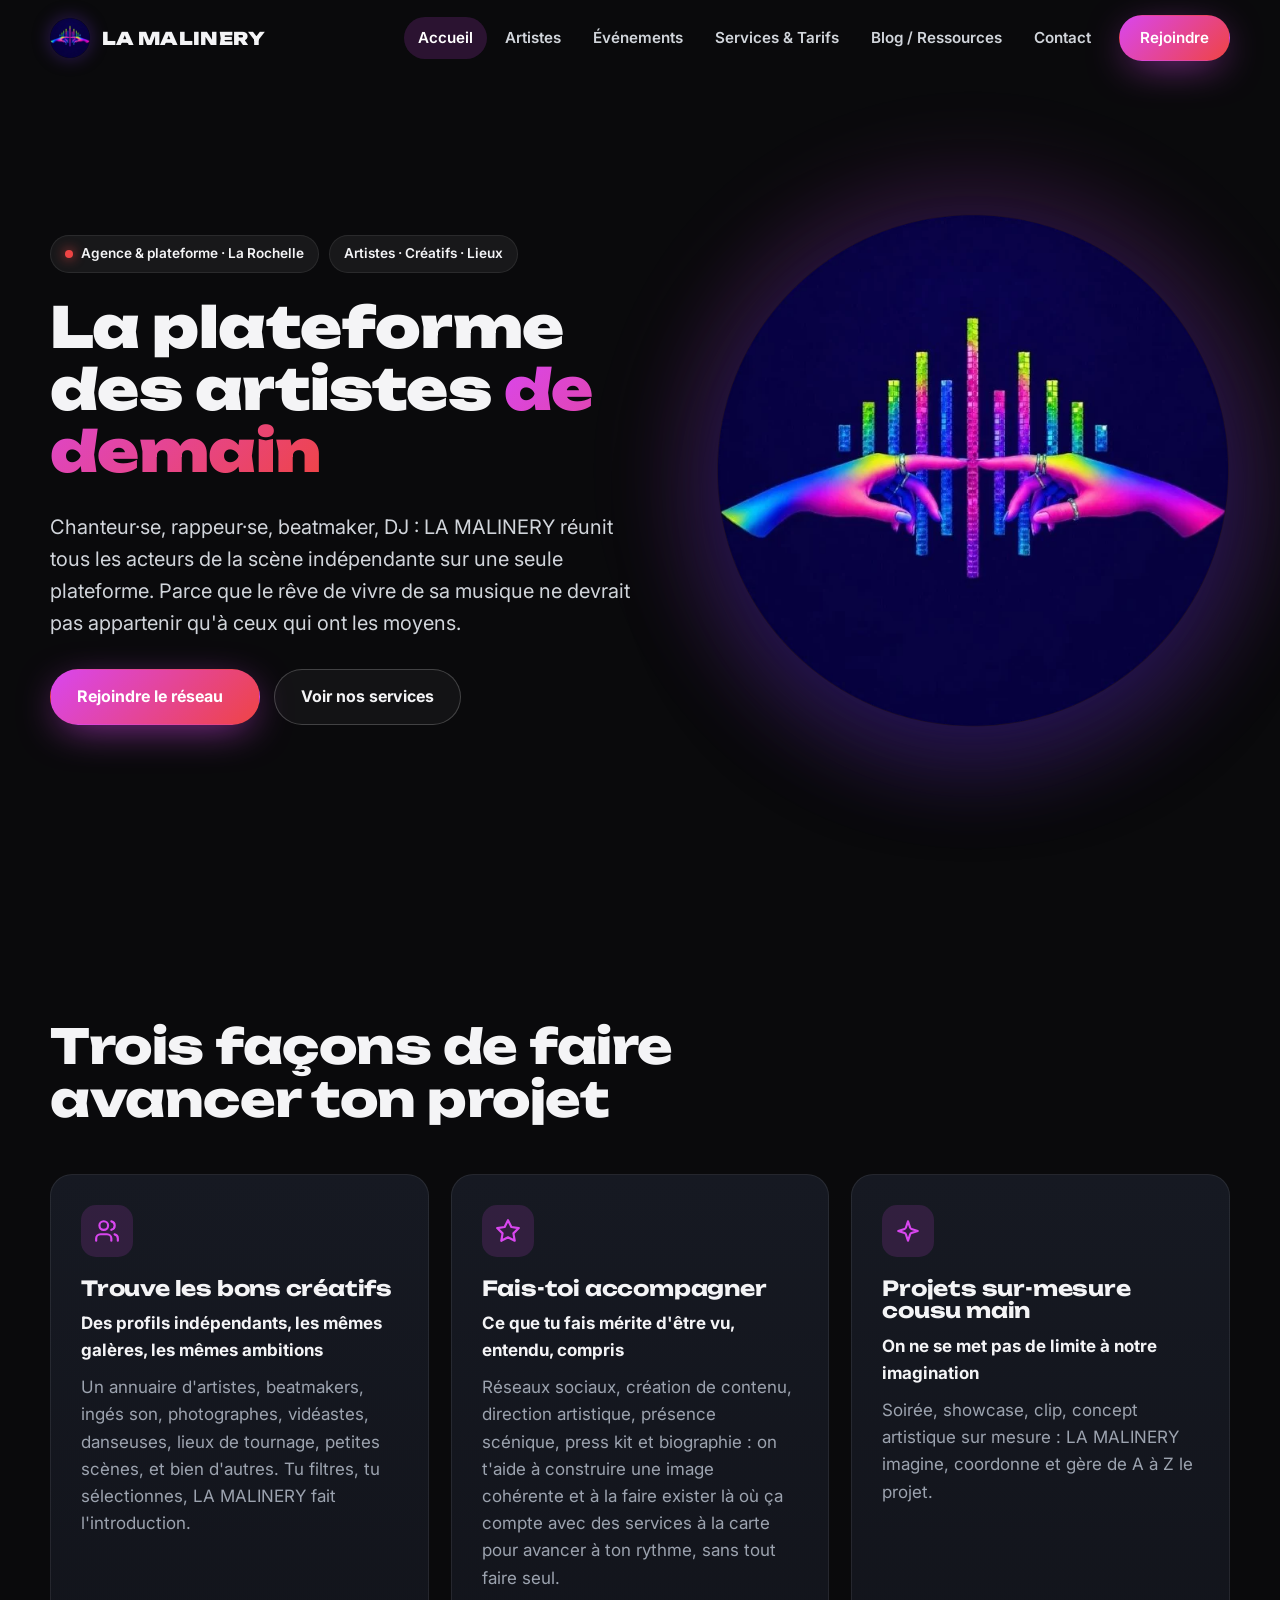
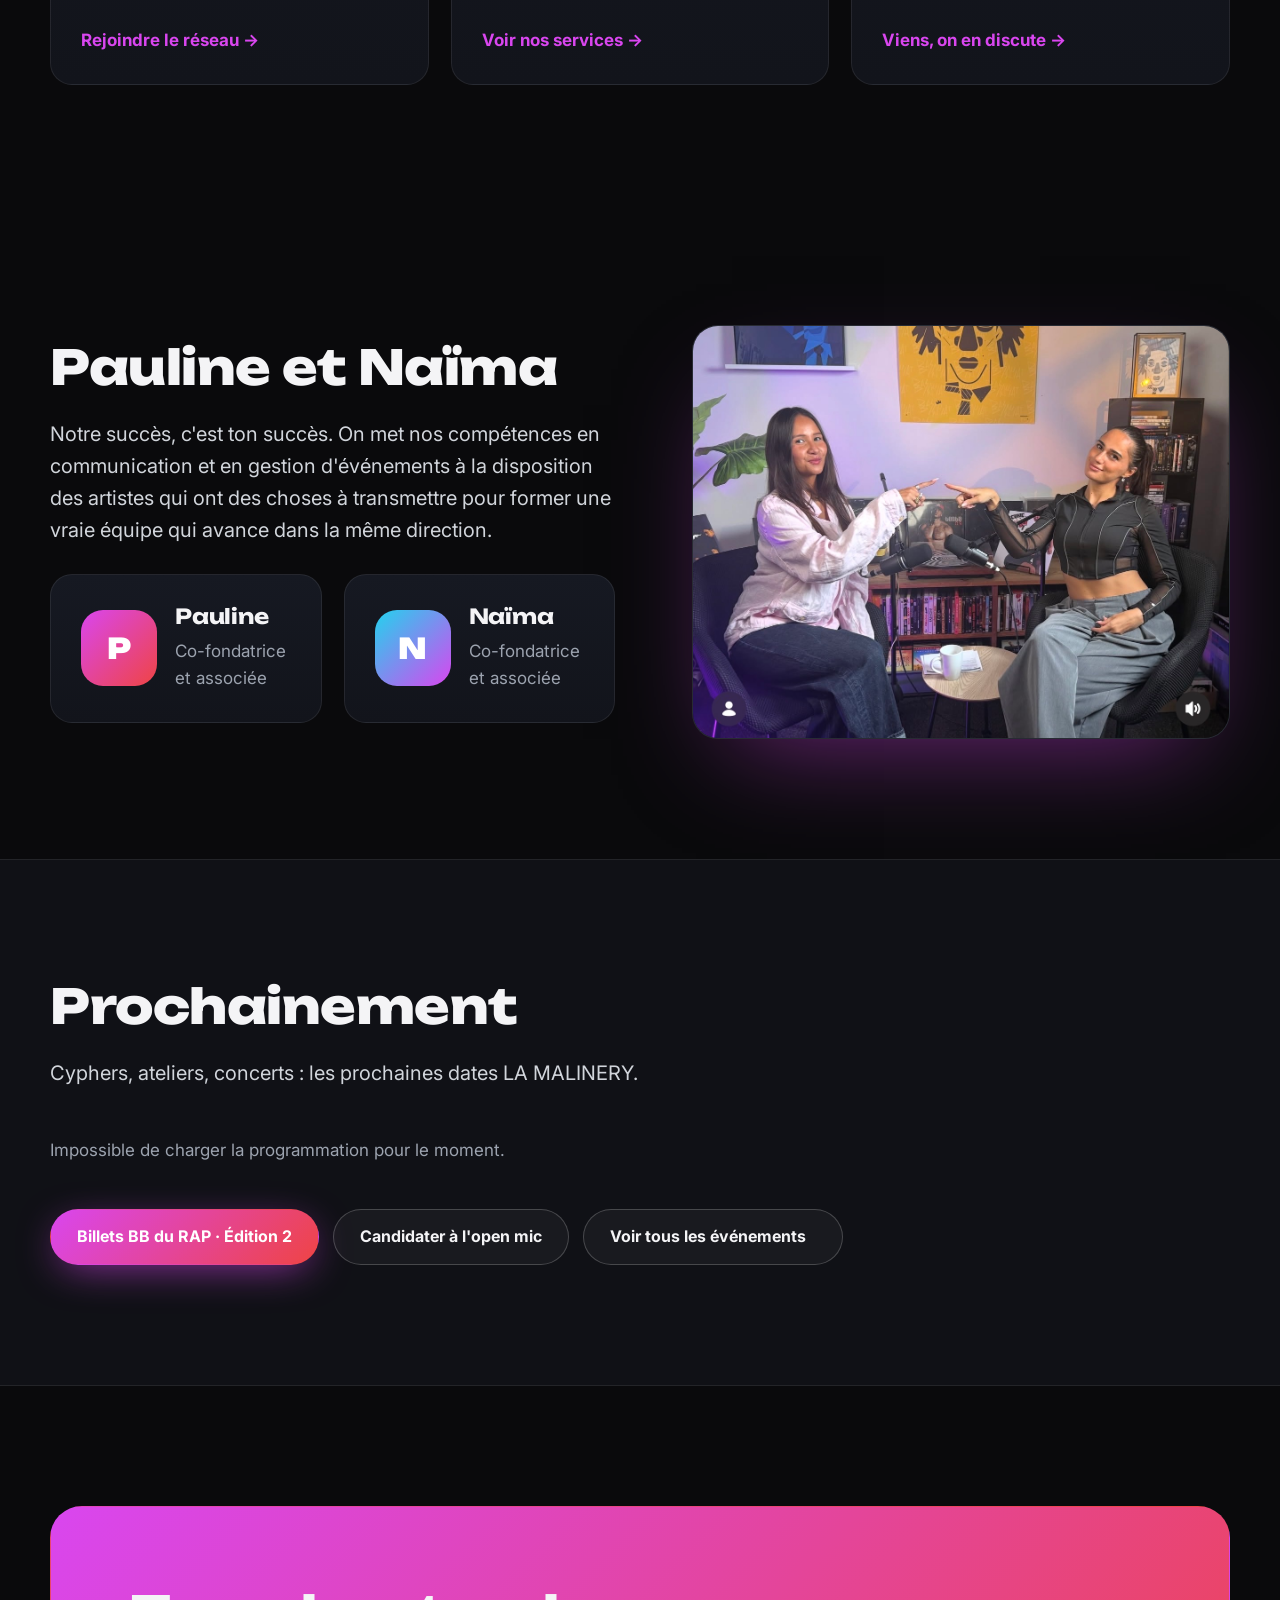
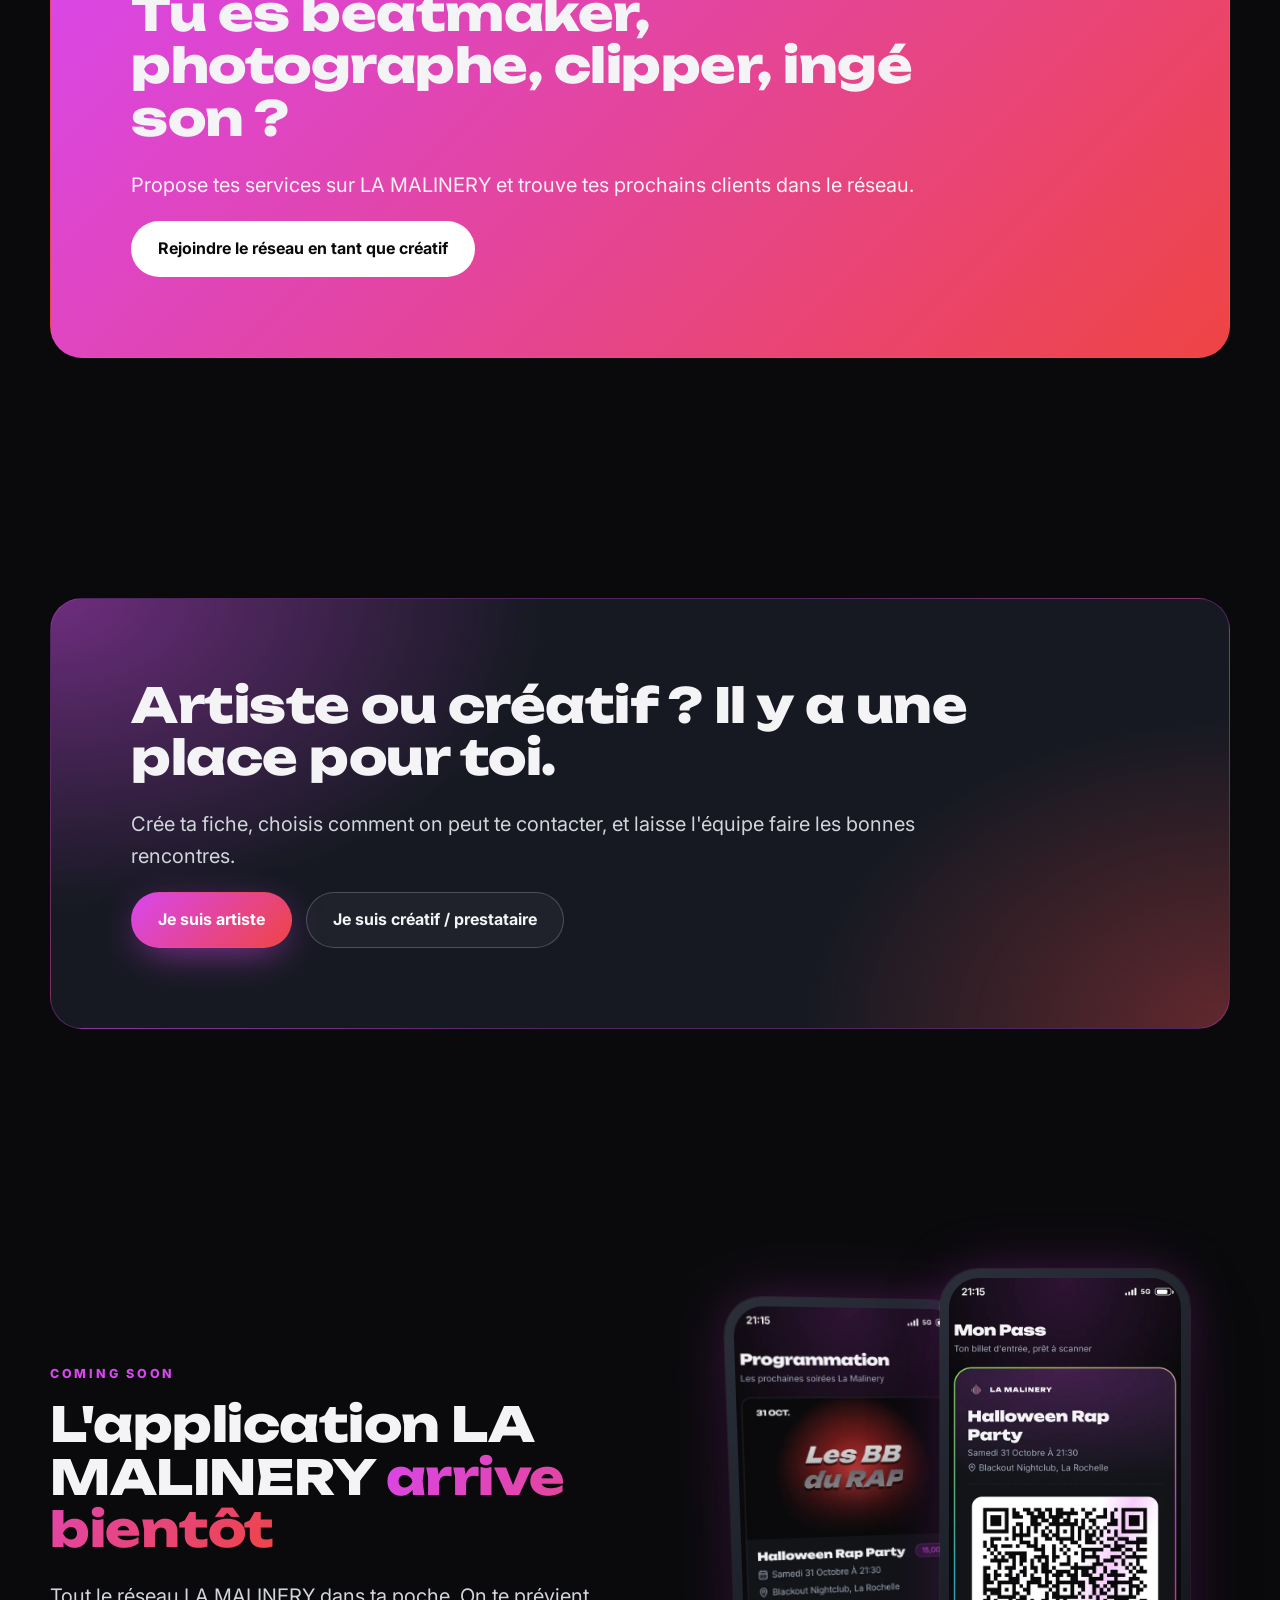
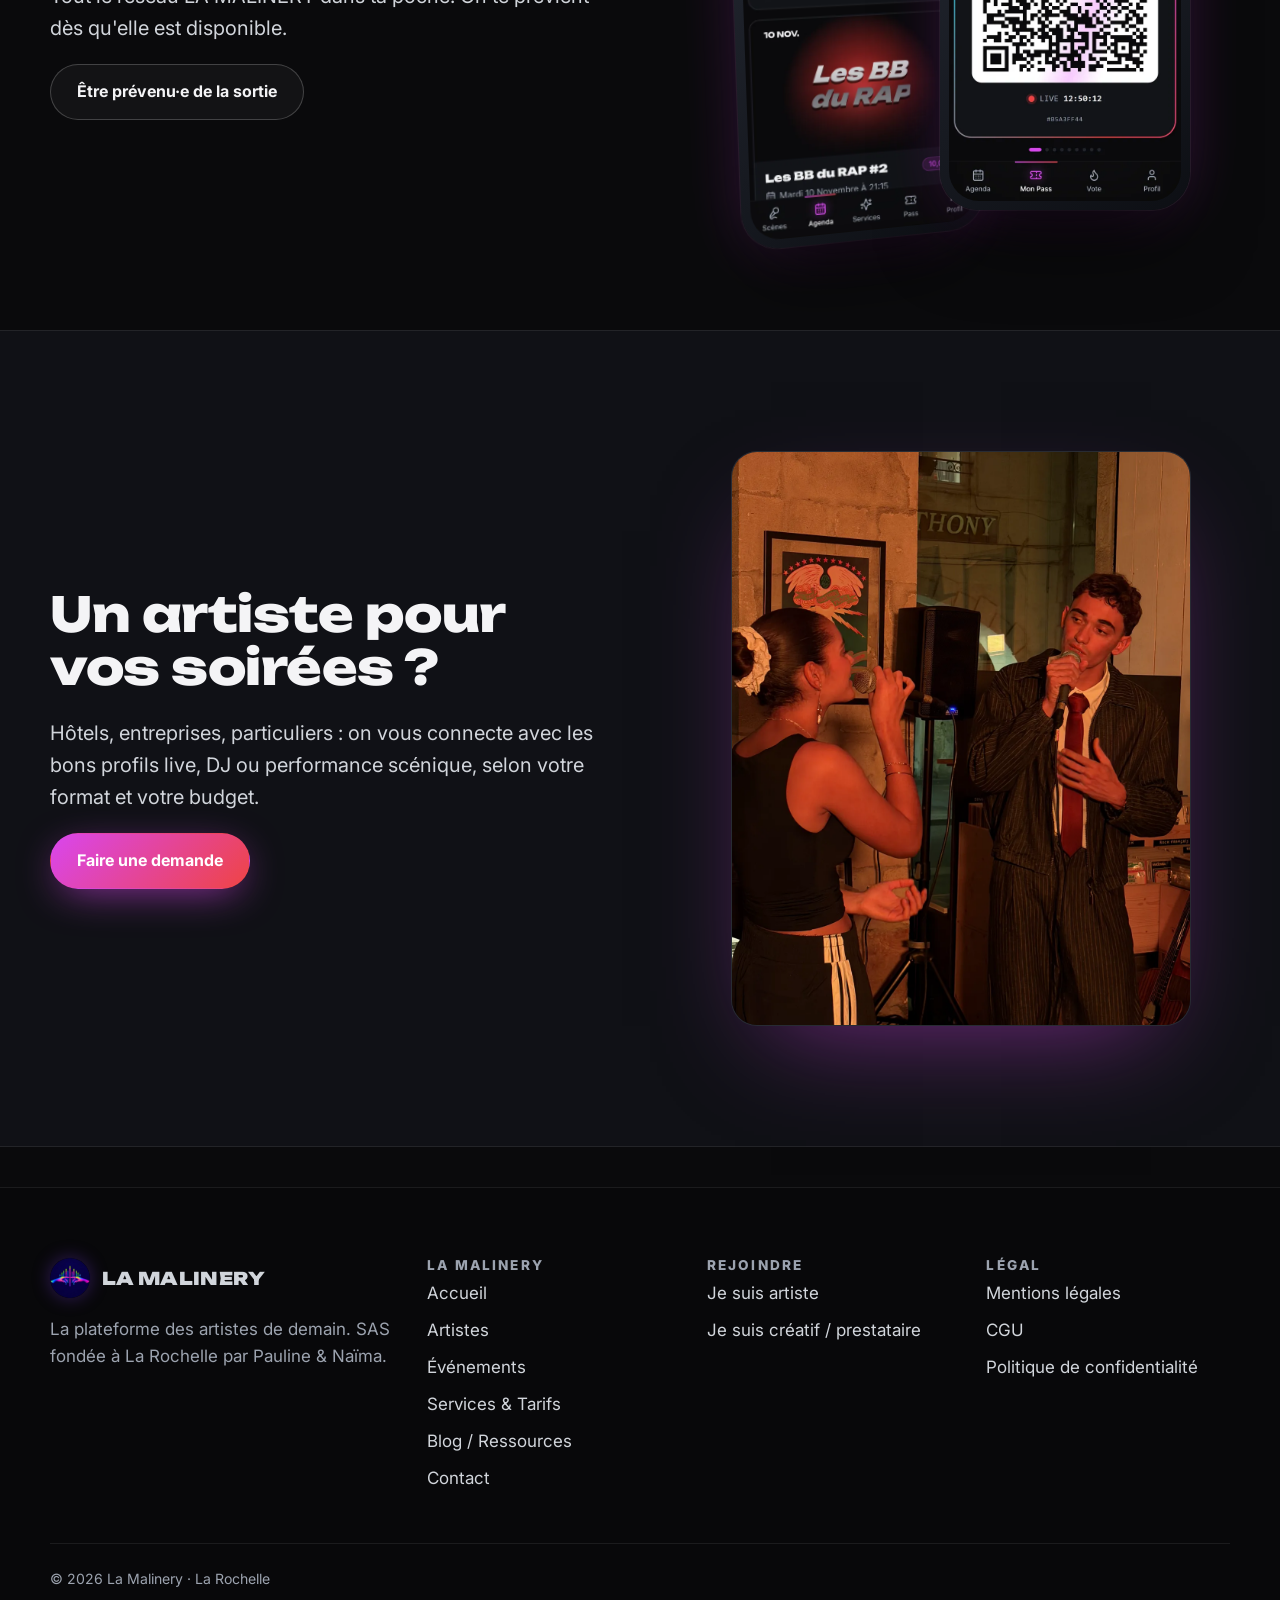
==== commit 93eadcde: "Accueil : nouvelle photo de Pauline et Naïma" ====
--- a/index.html
+++ b/index.html
@@ -51,7 +51,7 @@
 
 <section class="section"><div class="wrap"><div class="section-head reveal"><h2>Trois façons de faire avancer ton projet</h2></div><div class="grid grid--3"><a class="card card--link reveal" href="/contact.html?sujet=rejoindre"><div class="card__icon"><svg viewBox="0 0 24 24" fill="none" stroke="currentColor" stroke-width="2" stroke-linecap="round" stroke-linejoin="round" aria-hidden="true"><path d="M16 21v-2a4 4 0 0 0-4-4H6a4 4 0 0 0-4 4v2"/><circle cx="9" cy="7" r="4"/><path d="M22 21v-2a4 4 0 0 0-3-3.9M16 3.1a4 4 0 0 1 0 7.8"/></svg></div><h3>Trouve les bons créatifs</h3><p class="card__sub">Des profils indépendants, les mêmes galères, les mêmes ambitions</p><p class="muted">Un annuaire d'artistes, beatmakers, ingés son, photographes, vidéastes, danseuses, lieux de tournage, petites scènes, et bien d'autres. Tu filtres, tu sélectionnes, LA MALINERY fait l'introduction.</p><span class="more">Rejoindre le réseau →</span></a><a class="card card--link reveal" href="/tarifs.html"><div class="card__icon"><svg viewBox="0 0 24 24" fill="none" stroke="currentColor" stroke-width="2" stroke-linecap="round" stroke-linejoin="round" aria-hidden="true"><path d="m12 2 3.1 6.3 6.9 1-5 4.9 1.2 6.8L12 17.8 5.8 21l1.2-6.8-5-4.9 6.9-1Z"/></svg></div><h3>Fais-toi accompagner</h3><p class="card__sub">Ce que tu fais mérite d'être vu, entendu, compris</p><p class="muted">Réseaux sociaux, création de contenu, direction artistique, présence scénique, press kit et biographie : on t'aide à construire une image cohérente et à la faire exister là où ça compte avec des services à la carte pour avancer à ton rythme, sans tout faire seul.</p><span class="more">Voir nos services →</span></a><a class="card card--link reveal" href="/contact.html"><div class="card__icon"><svg viewBox="0 0 24 24" fill="none" stroke="currentColor" stroke-width="2" stroke-linecap="round" stroke-linejoin="round" aria-hidden="true"><path d="m12 3-1.9 5.8a2 2 0 0 1-1.3 1.3L3 12l5.8 1.9a2 2 0 0 1 1.3 1.3L12 21l1.9-5.8a2 2 0 0 1 1.3-1.3L21 12l-5.8-1.9a2 2 0 0 1-1.3-1.3Z"/></svg></div><h3>Projets sur-mesure cousu main</h3><p class="card__sub">On ne se met pas de limite à notre imagination</p><p class="muted">Soirée, showcase, clip, concept artistique sur mesure : LA MALINERY imagine, coordonne et gère de A à Z le projet.</p><span class="more">Viens, on en discute →</span></a></div></div></section>
 
-<section class="section"><div class="wrap split"><div><h2 class="reveal">Pauline et Naïma</h2><p class="lead reveal">Notre succès, c'est ton succès. On met nos compétences en communication et en gestion d'événements à la disposition des artistes qui ont des choses à transmettre pour former une vraie équipe qui avance dans la même direction.</p><div class="duo" style="margin-top:28px"><div class="card person reveal"><div class="avatar">P</div><div><h3>Pauline</h3><p class="muted">Co-fondatrice et associée</p></div></div><div class="card person reveal"><div class="avatar avatar--alt">N</div><div><h3>Naïma</h3><p class="muted">Co-fondatrice et associée</p></div></div></div></div><figure class="photo photo--portrait reveal"><img src="/assets/img/photos/pauline-naima.webp" alt="Pauline et Naïma, co-fondatrices de La Malinery" loading="lazy" width="1400" height="1867" /></figure></div></section>
+<section class="section"><div class="wrap split"><div><h2 class="reveal">Pauline et Naïma</h2><p class="lead reveal">Notre succès, c'est ton succès. On met nos compétences en communication et en gestion d'événements à la disposition des artistes qui ont des choses à transmettre pour former une vraie équipe qui avance dans la même direction.</p><div class="duo" style="margin-top:28px"><div class="card person reveal"><div class="avatar">P</div><div><h3>Pauline</h3><p class="muted">Co-fondatrice et associée</p></div></div><div class="card person reveal"><div class="avatar avatar--alt">N</div><div><h3>Naïma</h3><p class="muted">Co-fondatrice et associée</p></div></div></div></div><figure class="photo reveal"><img src="/assets/img/photos/pauline-naima-podcast.jpg" alt="Pauline et Naïma, co-fondatrices de La Malinery" loading="lazy" width="1206" height="927" /></figure></div></section>
 
 <section class="section section--alt"><div class="wrap"><div class="section-head reveal"><h2>Prochainement</h2><p class="lead">Cyphers, ateliers, concerts : les prochaines dates LA MALINERY.</p></div><div class="events" data-events="3" data-sans-lien></div><div class="btn-row" style="margin-top:28px"><a class="btn btn--primary" href="/billetterie.html">Billets BB du RAP · Édition 2</a><a class="btn btn--ghost" href="https://malinery.pragmatt.com/candidature/534484e1-a5c2-4c0f-8dcd-4580e2b5f0ce" rel="noopener">Candidater à l'open mic</a><a class="btn btn--ghost" href="/evenements.html">Voir tous les événements <svg viewBox="0 0 24 24" fill="none" stroke="currentColor" stroke-width="2" stroke-linecap="round" stroke-linejoin="round" aria-hidden="true"><path d="M5 12h14M12 5l7 7-7 7"/></svg></a></div></div></section>
 
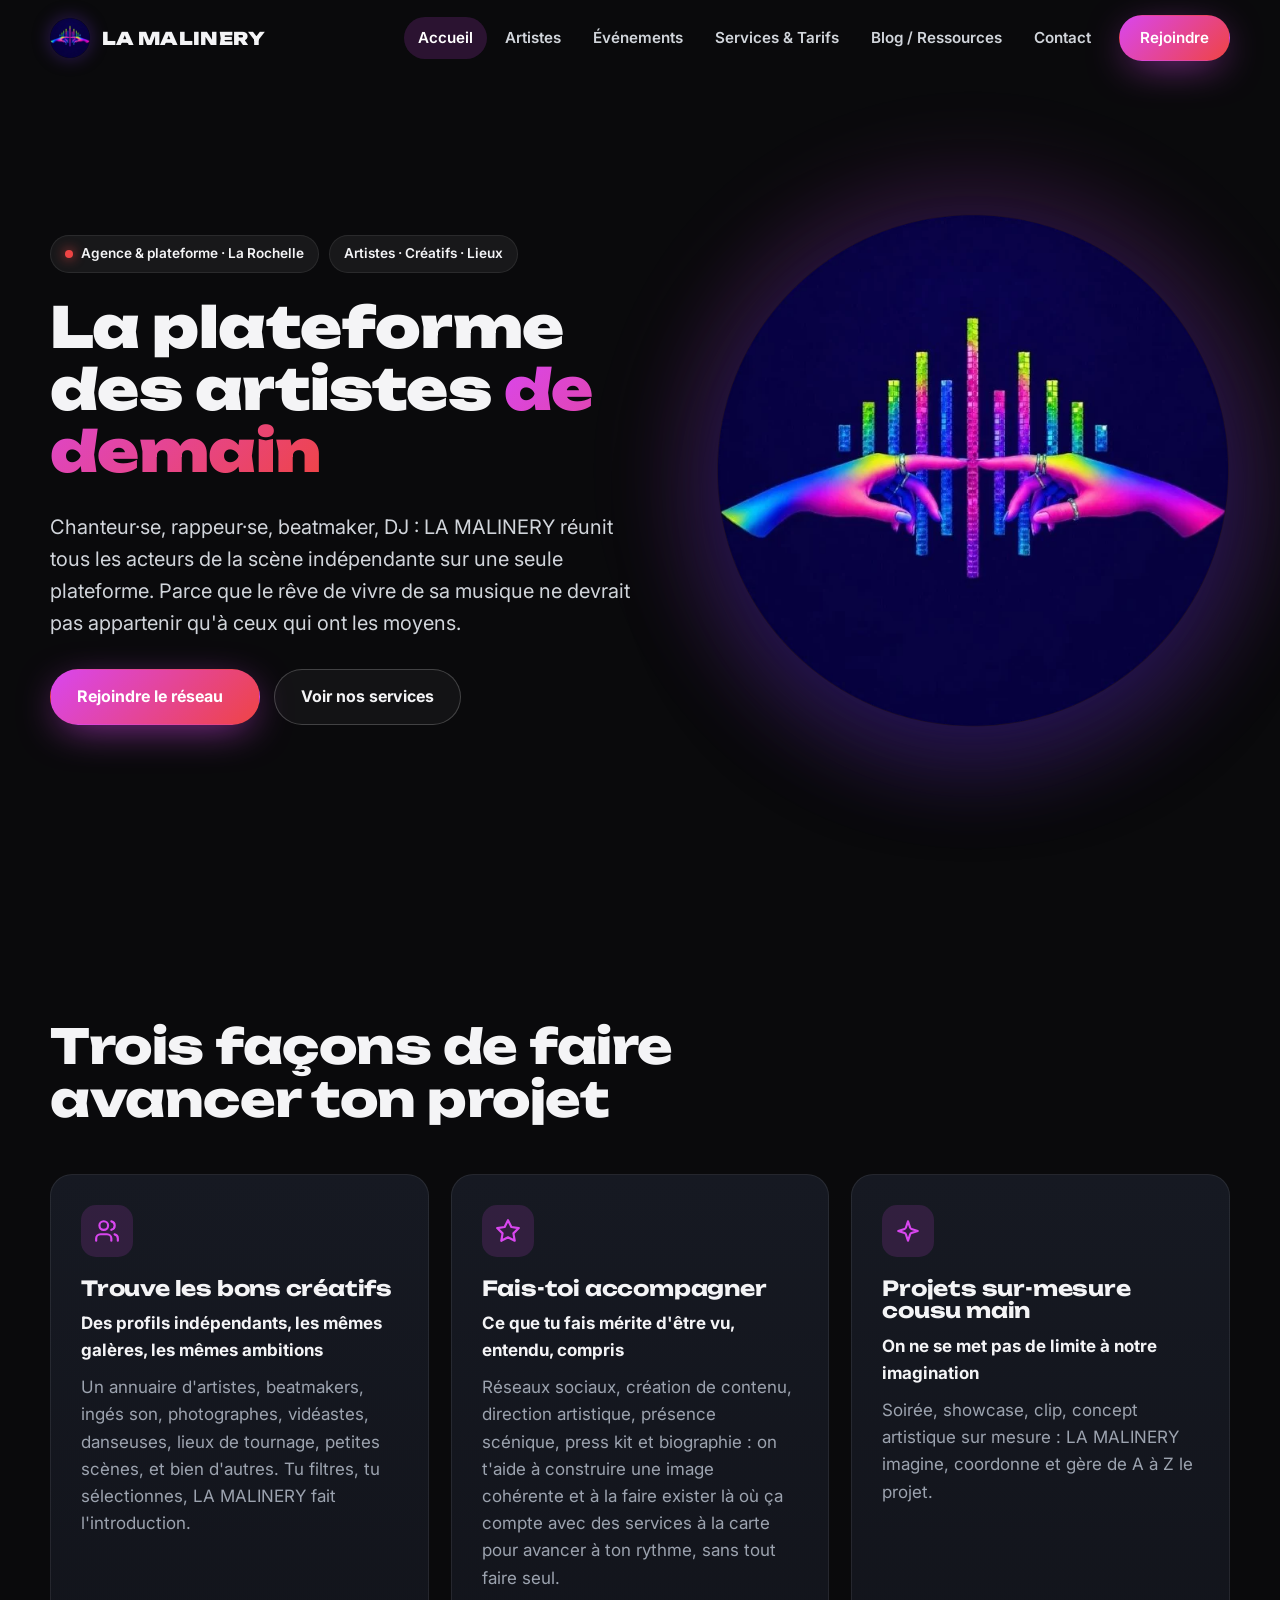
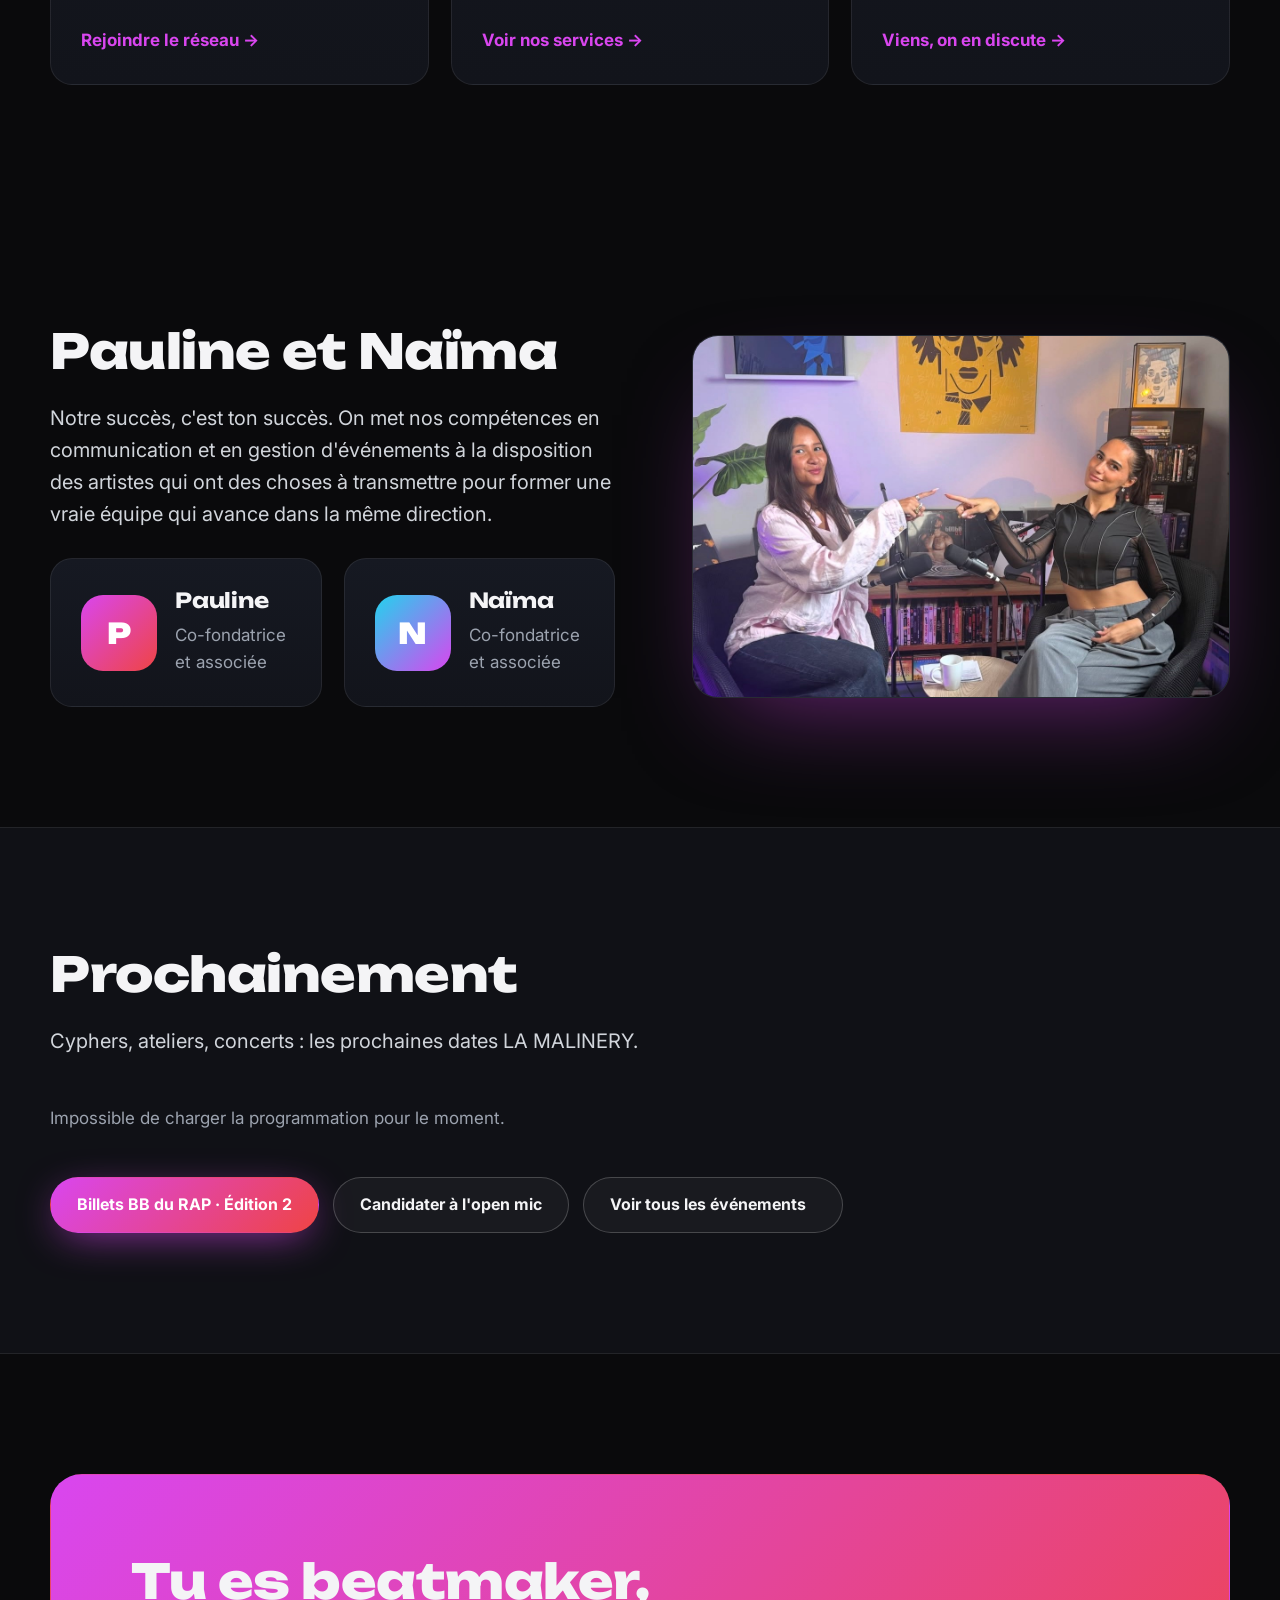
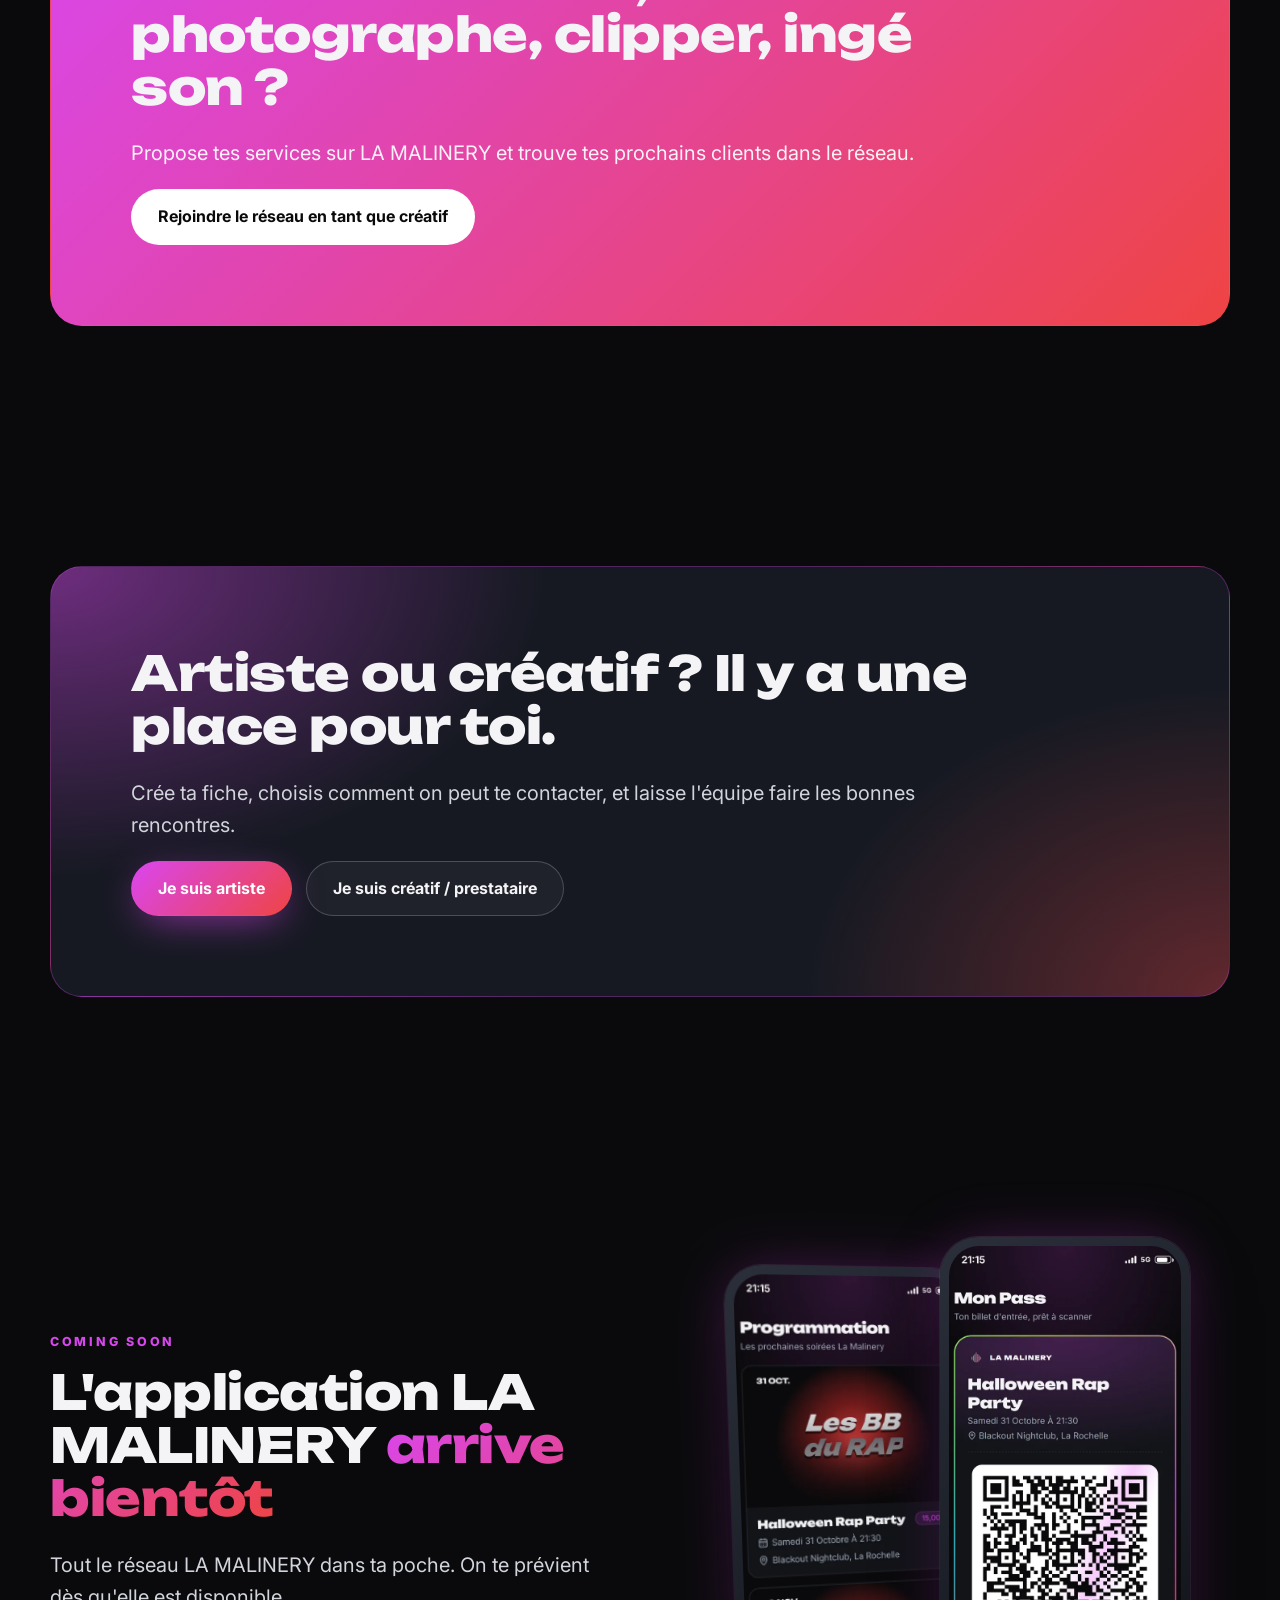
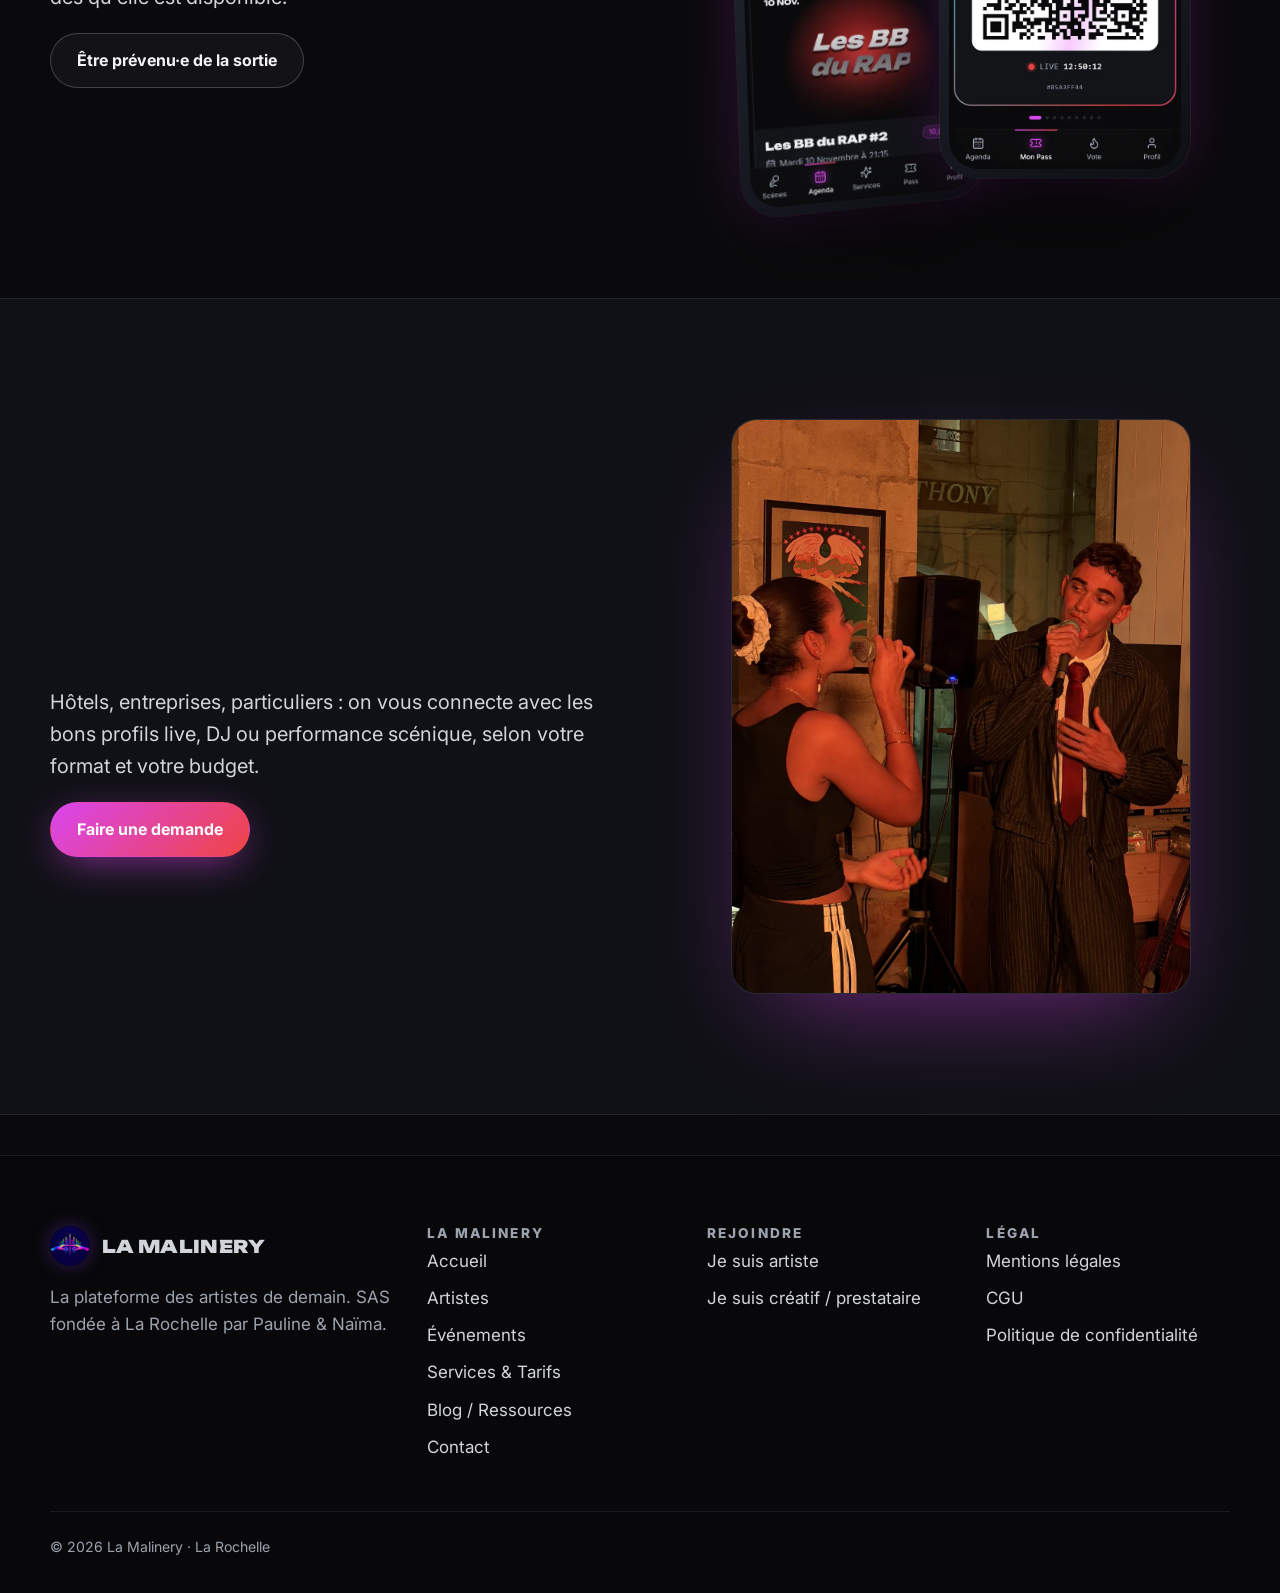
==== commit 965df1fb: "Accueil : forcer le rechargement de la photo recadrée" ====
--- a/index.html
+++ b/index.html
@@ -51,7 +51,7 @@
 
 <section class="section"><div class="wrap"><div class="section-head reveal"><h2>Trois façons de faire avancer ton projet</h2></div><div class="grid grid--3"><a class="card card--link reveal" href="/contact.html?sujet=rejoindre"><div class="card__icon"><svg viewBox="0 0 24 24" fill="none" stroke="currentColor" stroke-width="2" stroke-linecap="round" stroke-linejoin="round" aria-hidden="true"><path d="M16 21v-2a4 4 0 0 0-4-4H6a4 4 0 0 0-4 4v2"/><circle cx="9" cy="7" r="4"/><path d="M22 21v-2a4 4 0 0 0-3-3.9M16 3.1a4 4 0 0 1 0 7.8"/></svg></div><h3>Trouve les bons créatifs</h3><p class="card__sub">Des profils indépendants, les mêmes galères, les mêmes ambitions</p><p class="muted">Un annuaire d'artistes, beatmakers, ingés son, photographes, vidéastes, danseuses, lieux de tournage, petites scènes, et bien d'autres. Tu filtres, tu sélectionnes, LA MALINERY fait l'introduction.</p><span class="more">Rejoindre le réseau →</span></a><a class="card card--link reveal" href="/tarifs.html"><div class="card__icon"><svg viewBox="0 0 24 24" fill="none" stroke="currentColor" stroke-width="2" stroke-linecap="round" stroke-linejoin="round" aria-hidden="true"><path d="m12 2 3.1 6.3 6.9 1-5 4.9 1.2 6.8L12 17.8 5.8 21l1.2-6.8-5-4.9 6.9-1Z"/></svg></div><h3>Fais-toi accompagner</h3><p class="card__sub">Ce que tu fais mérite d'être vu, entendu, compris</p><p class="muted">Réseaux sociaux, création de contenu, direction artistique, présence scénique, press kit et biographie : on t'aide à construire une image cohérente et à la faire exister là où ça compte avec des services à la carte pour avancer à ton rythme, sans tout faire seul.</p><span class="more">Voir nos services →</span></a><a class="card card--link reveal" href="/contact.html"><div class="card__icon"><svg viewBox="0 0 24 24" fill="none" stroke="currentColor" stroke-width="2" stroke-linecap="round" stroke-linejoin="round" aria-hidden="true"><path d="m12 3-1.9 5.8a2 2 0 0 1-1.3 1.3L3 12l5.8 1.9a2 2 0 0 1 1.3 1.3L12 21l1.9-5.8a2 2 0 0 1 1.3-1.3L21 12l-5.8-1.9a2 2 0 0 1-1.3-1.3Z"/></svg></div><h3>Projets sur-mesure cousu main</h3><p class="card__sub">On ne se met pas de limite à notre imagination</p><p class="muted">Soirée, showcase, clip, concept artistique sur mesure : LA MALINERY imagine, coordonne et gère de A à Z le projet.</p><span class="more">Viens, on en discute →</span></a></div></div></section>
 
-<section class="section"><div class="wrap split"><div><h2 class="reveal">Pauline et Naïma</h2><p class="lead reveal">Notre succès, c'est ton succès. On met nos compétences en communication et en gestion d'événements à la disposition des artistes qui ont des choses à transmettre pour former une vraie équipe qui avance dans la même direction.</p><div class="duo" style="margin-top:28px"><div class="card person reveal"><div class="avatar">P</div><div><h3>Pauline</h3><p class="muted">Co-fondatrice et associée</p></div></div><div class="card person reveal"><div class="avatar avatar--alt">N</div><div><h3>Naïma</h3><p class="muted">Co-fondatrice et associée</p></div></div></div></div><figure class="photo reveal"><img src="/assets/img/photos/pauline-naima-podcast.jpg" alt="Pauline et Naïma, co-fondatrices de La Malinery" loading="lazy" width="1206" height="927" /></figure></div></section>
+<section class="section"><div class="wrap split"><div><h2 class="reveal">Pauline et Naïma</h2><p class="lead reveal">Notre succès, c'est ton succès. On met nos compétences en communication et en gestion d'événements à la disposition des artistes qui ont des choses à transmettre pour former une vraie équipe qui avance dans la même direction.</p><div class="duo" style="margin-top:28px"><div class="card person reveal"><div class="avatar">P</div><div><h3>Pauline</h3><p class="muted">Co-fondatrice et associée</p></div></div><div class="card person reveal"><div class="avatar avatar--alt">N</div><div><h3>Naïma</h3><p class="muted">Co-fondatrice et associée</p></div></div></div></div><figure class="photo reveal"><img src="/assets/img/photos/pauline-naima-podcast.jpg?v=2" alt="Pauline et Naïma, co-fondatrices de La Malinery" loading="lazy" width="1206" height="812" /></figure></div></section>
 
 <section class="section section--alt"><div class="wrap"><div class="section-head reveal"><h2>Prochainement</h2><p class="lead">Cyphers, ateliers, concerts : les prochaines dates LA MALINERY.</p></div><div class="events" data-events="3" data-sans-lien></div><div class="btn-row" style="margin-top:28px"><a class="btn btn--primary" href="/billetterie.html">Billets BB du RAP · Édition 2</a><a class="btn btn--ghost" href="https://malinery.pragmatt.com/candidature/534484e1-a5c2-4c0f-8dcd-4580e2b5f0ce" rel="noopener">Candidater à l'open mic</a><a class="btn btn--ghost" href="/evenements.html">Voir tous les événements <svg viewBox="0 0 24 24" fill="none" stroke="currentColor" stroke-width="2" stroke-linecap="round" stroke-linejoin="round" aria-hidden="true"><path d="M5 12h14M12 5l7 7-7 7"/></svg></a></div></div></section>
 
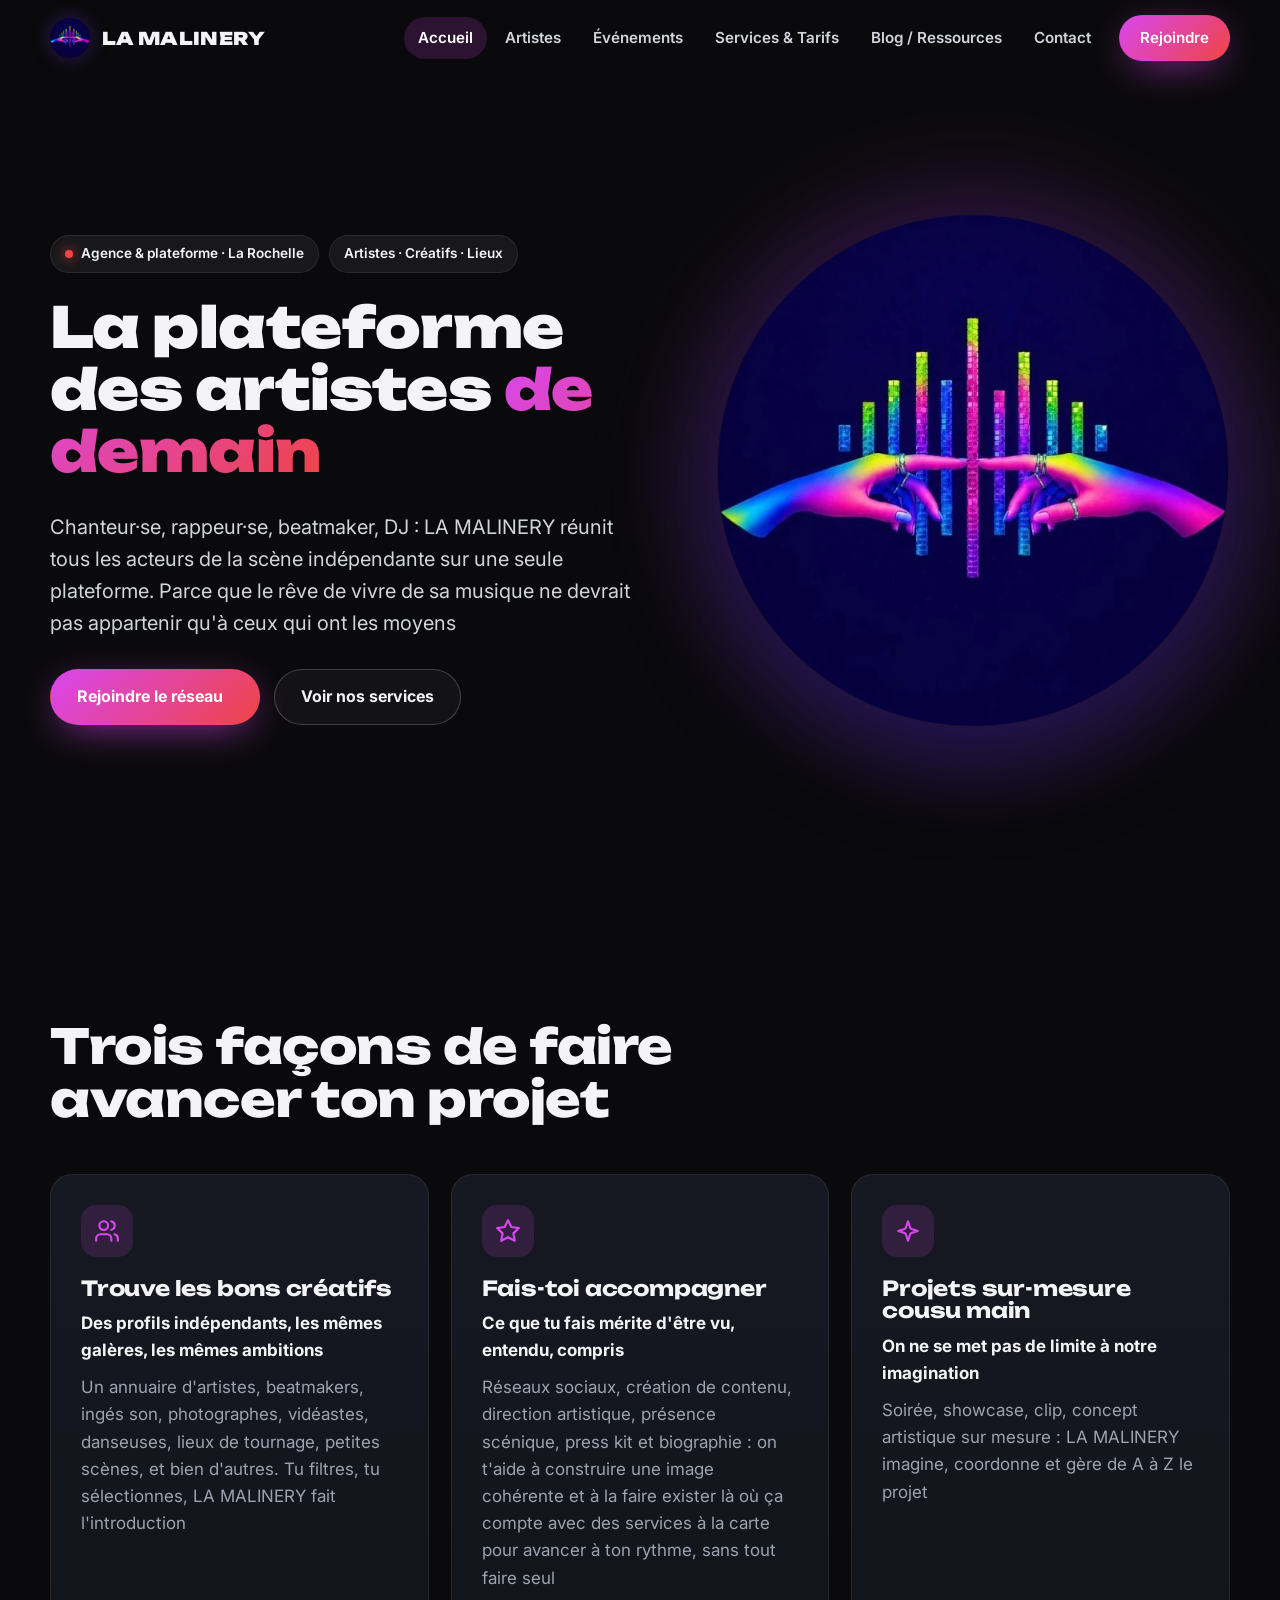
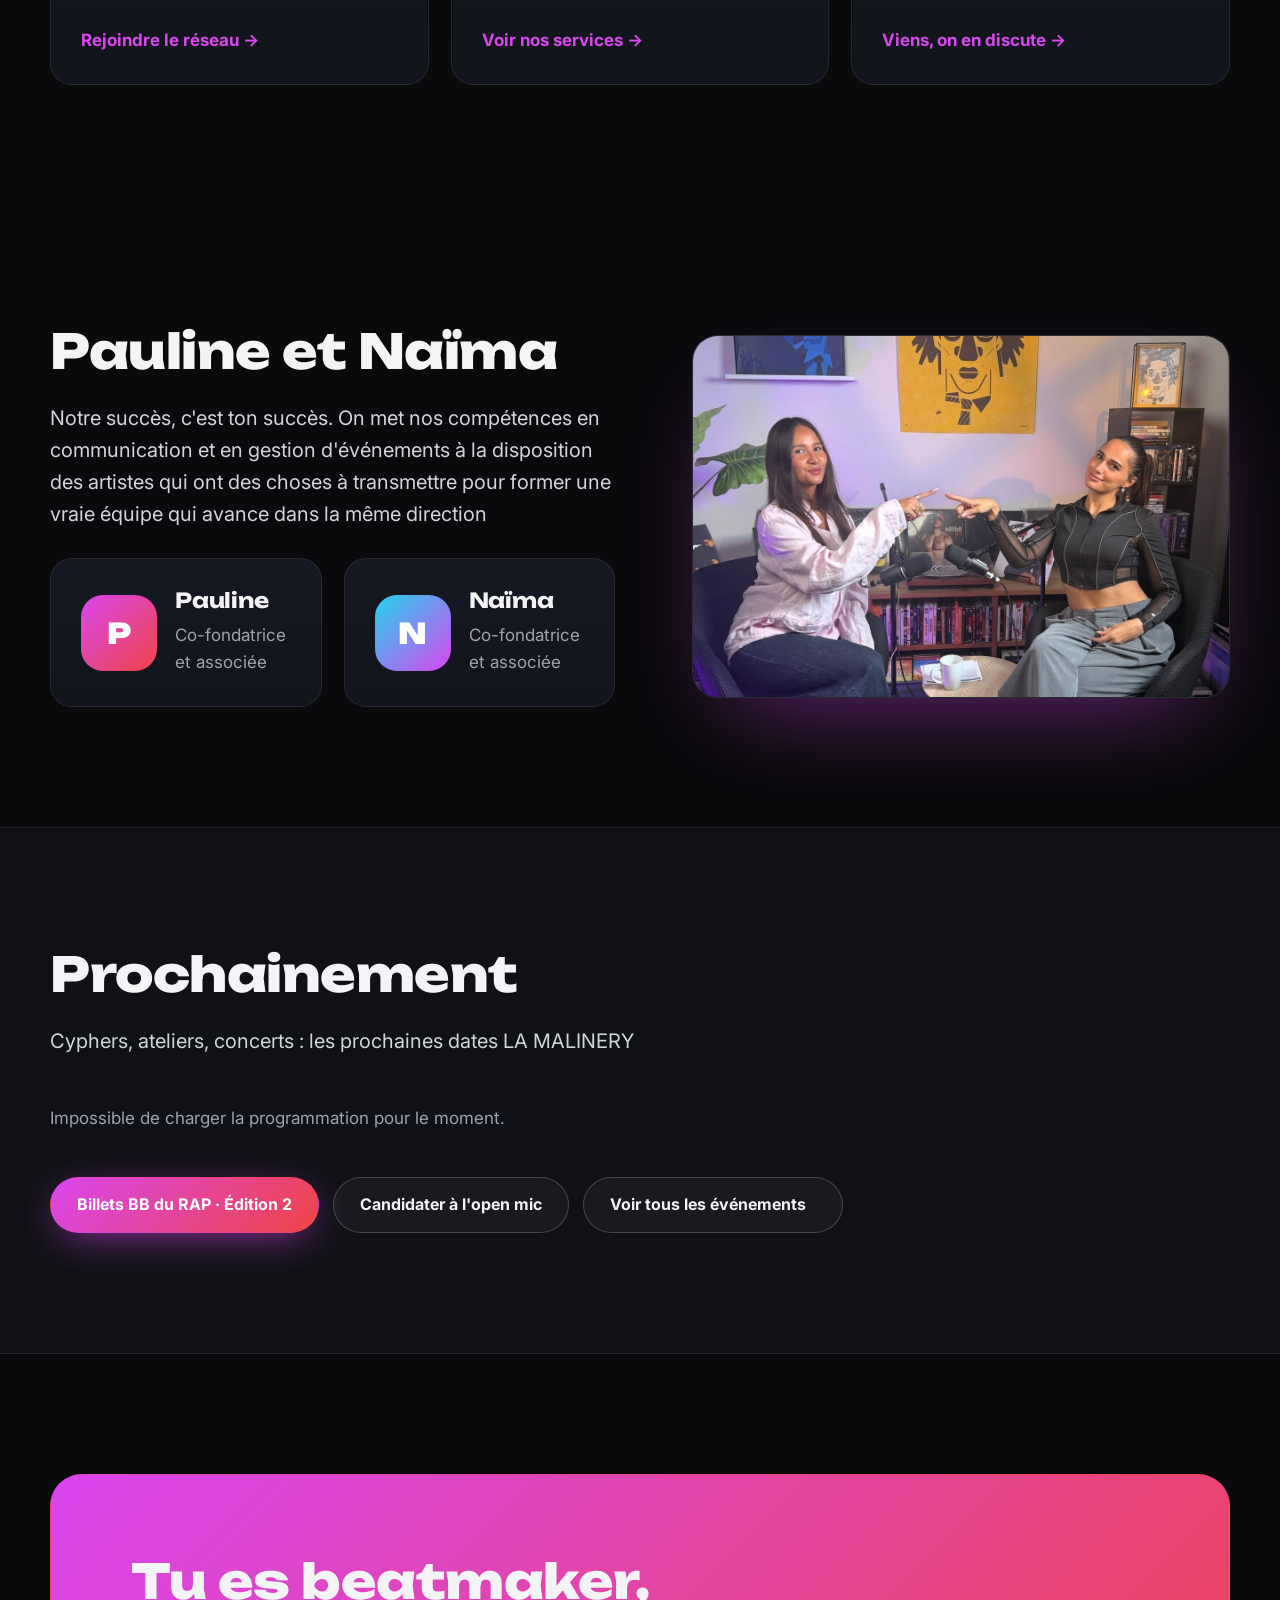
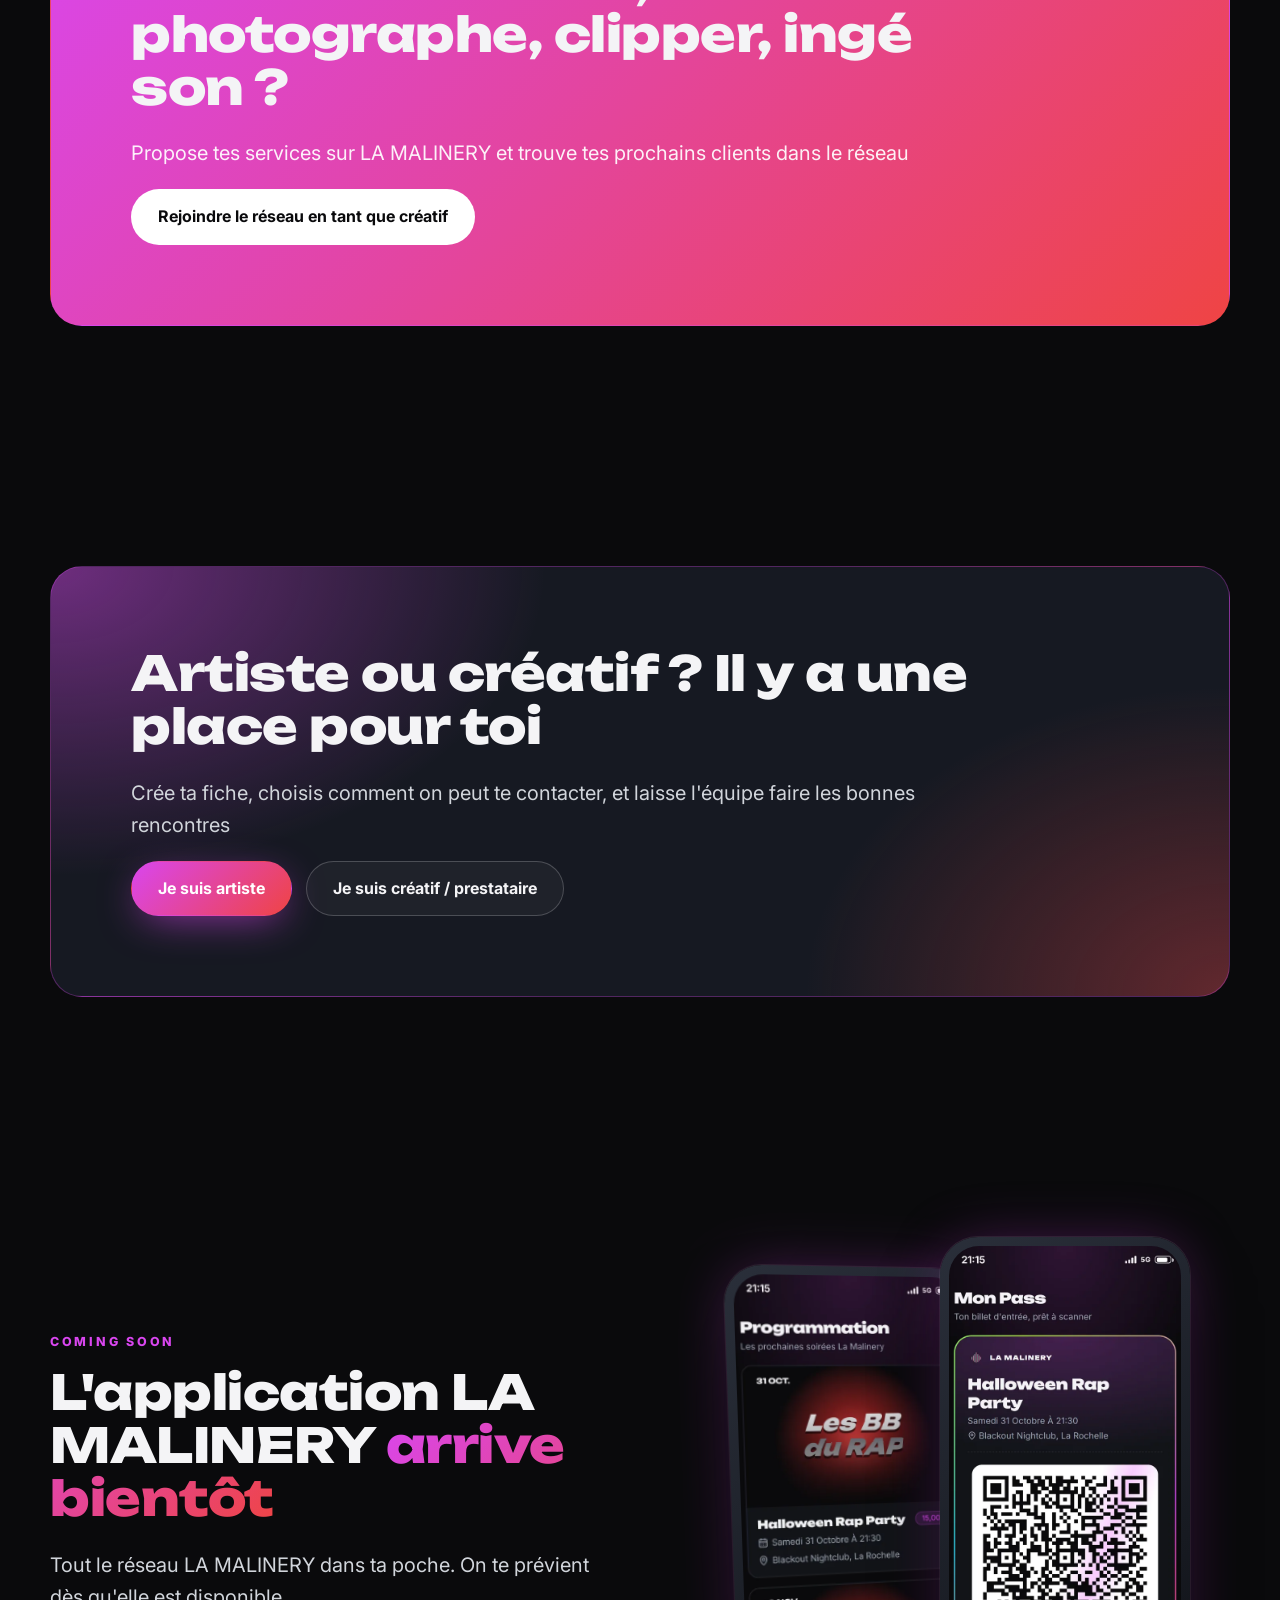
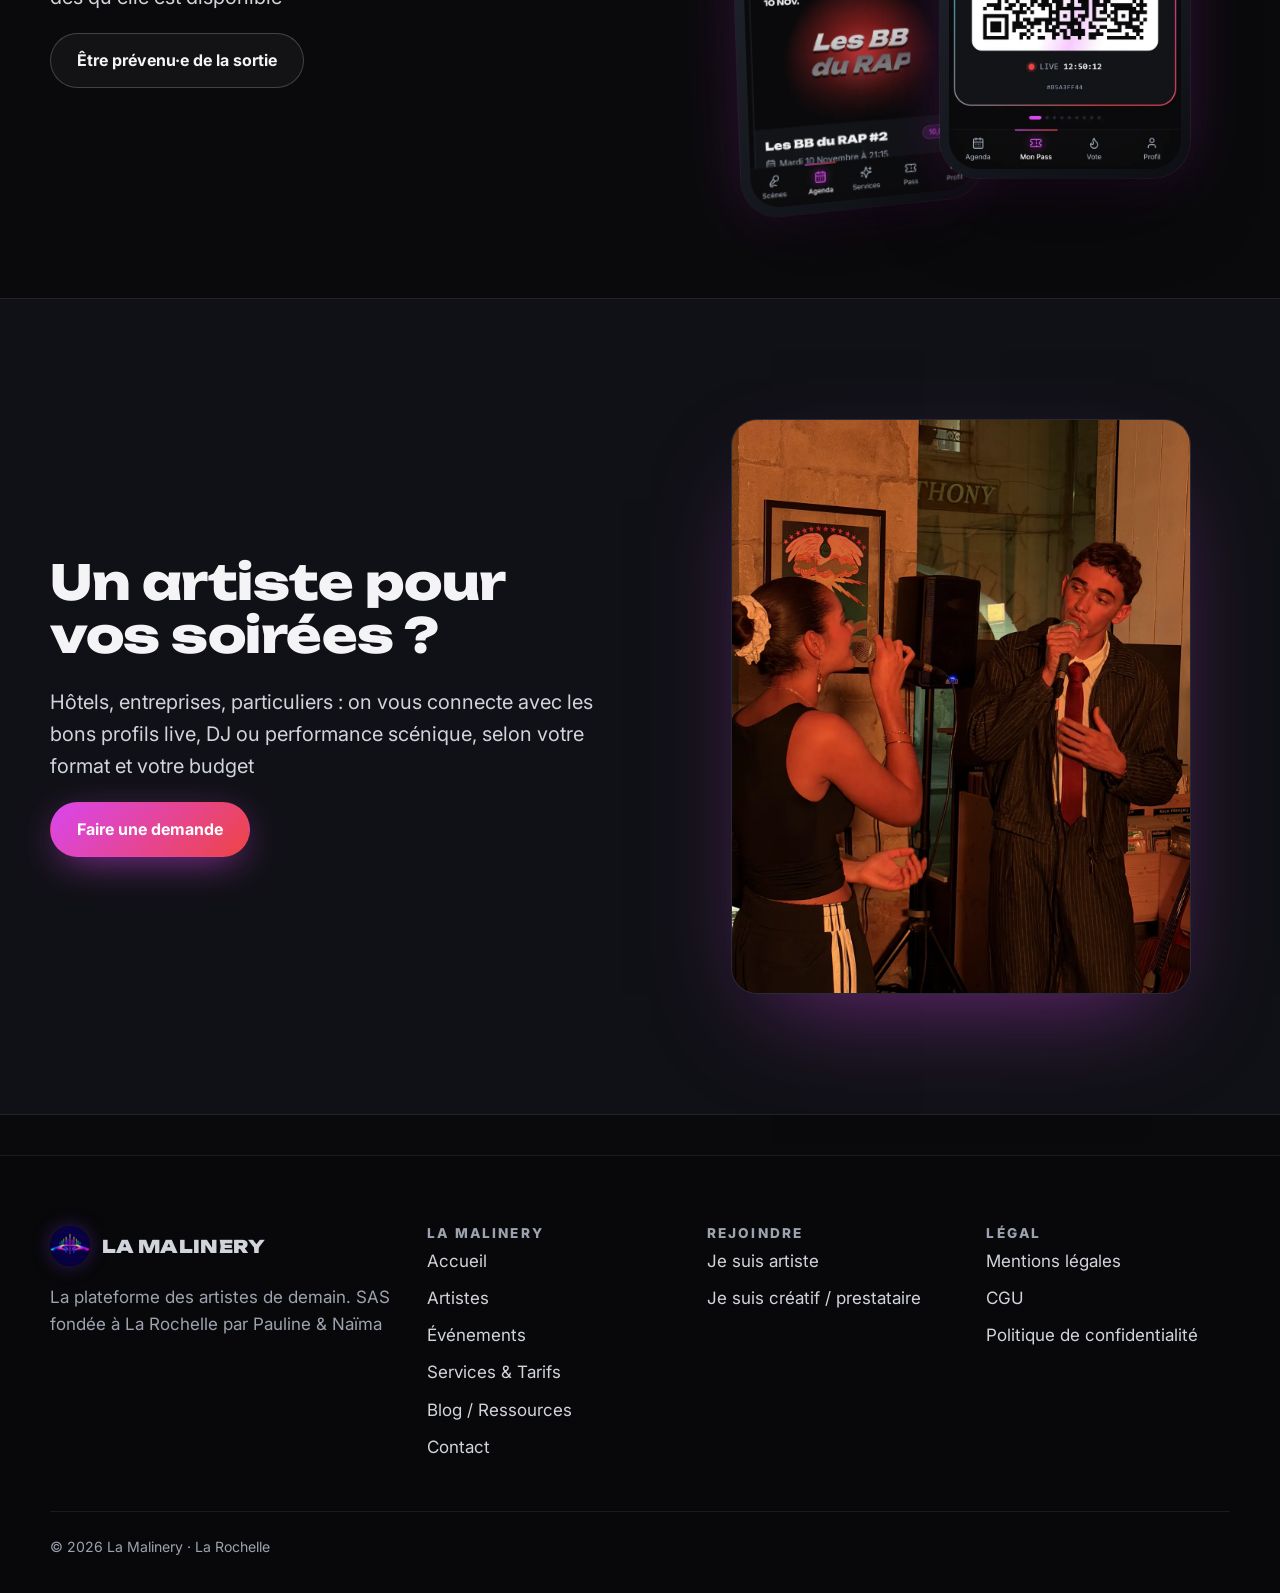
==== commit 9bfd3528: "Accueil : sans point en fin de phrase" ====
--- a/index.html
+++ b/index.html
@@ -44,24 +44,24 @@
   <div class="wrap">
     <div class="hero__badges reveal"><span class="pill"><span class="dot"></span>Agence &amp; plateforme · La Rochelle</span><span class="pill">Artistes · Créatifs · Lieux</span></div>
     <h1 class="reveal">La plateforme des artistes <span class="grad-text">de demain</span></h1>
-    <p class="lead reveal">Chanteur·se, rappeur·se, beatmaker, DJ : LA MALINERY réunit tous les acteurs de la scène indépendante sur une seule plateforme. Parce que le rêve de vivre de sa musique ne devrait pas appartenir qu'à ceux qui ont les moyens.</p>
+    <p class="lead reveal">Chanteur·se, rappeur·se, beatmaker, DJ : LA MALINERY réunit tous les acteurs de la scène indépendante sur une seule plateforme. Parce que le rêve de vivre de sa musique ne devrait pas appartenir qu'à ceux qui ont les moyens</p>
     <div class="btn-row reveal"><a class="btn btn--primary" href="/contact.html?sujet=rejoindre">Rejoindre le réseau <svg viewBox="0 0 24 24" fill="none" stroke="currentColor" stroke-width="2" stroke-linecap="round" stroke-linejoin="round" aria-hidden="true"><path d="M5 12h14M12 5l7 7-7 7"/></svg></a><a class="btn btn--ghost" href="/tarifs.html">Voir nos services</a></div>
   </div>
 </section>
 
-<section class="section"><div class="wrap"><div class="section-head reveal"><h2>Trois façons de faire avancer ton projet</h2></div><div class="grid grid--3"><a class="card card--link reveal" href="/contact.html?sujet=rejoindre"><div class="card__icon"><svg viewBox="0 0 24 24" fill="none" stroke="currentColor" stroke-width="2" stroke-linecap="round" stroke-linejoin="round" aria-hidden="true"><path d="M16 21v-2a4 4 0 0 0-4-4H6a4 4 0 0 0-4 4v2"/><circle cx="9" cy="7" r="4"/><path d="M22 21v-2a4 4 0 0 0-3-3.9M16 3.1a4 4 0 0 1 0 7.8"/></svg></div><h3>Trouve les bons créatifs</h3><p class="card__sub">Des profils indépendants, les mêmes galères, les mêmes ambitions</p><p class="muted">Un annuaire d'artistes, beatmakers, ingés son, photographes, vidéastes, danseuses, lieux de tournage, petites scènes, et bien d'autres. Tu filtres, tu sélectionnes, LA MALINERY fait l'introduction.</p><span class="more">Rejoindre le réseau →</span></a><a class="card card--link reveal" href="/tarifs.html"><div class="card__icon"><svg viewBox="0 0 24 24" fill="none" stroke="currentColor" stroke-width="2" stroke-linecap="round" stroke-linejoin="round" aria-hidden="true"><path d="m12 2 3.1 6.3 6.9 1-5 4.9 1.2 6.8L12 17.8 5.8 21l1.2-6.8-5-4.9 6.9-1Z"/></svg></div><h3>Fais-toi accompagner</h3><p class="card__sub">Ce que tu fais mérite d'être vu, entendu, compris</p><p class="muted">Réseaux sociaux, création de contenu, direction artistique, présence scénique, press kit et biographie : on t'aide à construire une image cohérente et à la faire exister là où ça compte avec des services à la carte pour avancer à ton rythme, sans tout faire seul.</p><span class="more">Voir nos services →</span></a><a class="card card--link reveal" href="/contact.html"><div class="card__icon"><svg viewBox="0 0 24 24" fill="none" stroke="currentColor" stroke-width="2" stroke-linecap="round" stroke-linejoin="round" aria-hidden="true"><path d="m12 3-1.9 5.8a2 2 0 0 1-1.3 1.3L3 12l5.8 1.9a2 2 0 0 1 1.3 1.3L12 21l1.9-5.8a2 2 0 0 1 1.3-1.3L21 12l-5.8-1.9a2 2 0 0 1-1.3-1.3Z"/></svg></div><h3>Projets sur-mesure cousu main</h3><p class="card__sub">On ne se met pas de limite à notre imagination</p><p class="muted">Soirée, showcase, clip, concept artistique sur mesure : LA MALINERY imagine, coordonne et gère de A à Z le projet.</p><span class="more">Viens, on en discute →</span></a></div></div></section>
+<section class="section"><div class="wrap"><div class="section-head reveal"><h2>Trois façons de faire avancer ton projet</h2></div><div class="grid grid--3"><a class="card card--link reveal" href="/contact.html?sujet=rejoindre"><div class="card__icon"><svg viewBox="0 0 24 24" fill="none" stroke="currentColor" stroke-width="2" stroke-linecap="round" stroke-linejoin="round" aria-hidden="true"><path d="M16 21v-2a4 4 0 0 0-4-4H6a4 4 0 0 0-4 4v2"/><circle cx="9" cy="7" r="4"/><path d="M22 21v-2a4 4 0 0 0-3-3.9M16 3.1a4 4 0 0 1 0 7.8"/></svg></div><h3>Trouve les bons créatifs</h3><p class="card__sub">Des profils indépendants, les mêmes galères, les mêmes ambitions</p><p class="muted">Un annuaire d'artistes, beatmakers, ingés son, photographes, vidéastes, danseuses, lieux de tournage, petites scènes, et bien d'autres. Tu filtres, tu sélectionnes, LA MALINERY fait l'introduction</p><span class="more">Rejoindre le réseau →</span></a><a class="card card--link reveal" href="/tarifs.html"><div class="card__icon"><svg viewBox="0 0 24 24" fill="none" stroke="currentColor" stroke-width="2" stroke-linecap="round" stroke-linejoin="round" aria-hidden="true"><path d="m12 2 3.1 6.3 6.9 1-5 4.9 1.2 6.8L12 17.8 5.8 21l1.2-6.8-5-4.9 6.9-1Z"/></svg></div><h3>Fais-toi accompagner</h3><p class="card__sub">Ce que tu fais mérite d'être vu, entendu, compris</p><p class="muted">Réseaux sociaux, création de contenu, direction artistique, présence scénique, press kit et biographie : on t'aide à construire une image cohérente et à la faire exister là où ça compte avec des services à la carte pour avancer à ton rythme, sans tout faire seul</p><span class="more">Voir nos services →</span></a><a class="card card--link reveal" href="/contact.html"><div class="card__icon"><svg viewBox="0 0 24 24" fill="none" stroke="currentColor" stroke-width="2" stroke-linecap="round" stroke-linejoin="round" aria-hidden="true"><path d="m12 3-1.9 5.8a2 2 0 0 1-1.3 1.3L3 12l5.8 1.9a2 2 0 0 1 1.3 1.3L12 21l1.9-5.8a2 2 0 0 1 1.3-1.3L21 12l-5.8-1.9a2 2 0 0 1-1.3-1.3Z"/></svg></div><h3>Projets sur-mesure cousu main</h3><p class="card__sub">On ne se met pas de limite à notre imagination</p><p class="muted">Soirée, showcase, clip, concept artistique sur mesure : LA MALINERY imagine, coordonne et gère de A à Z le projet</p><span class="more">Viens, on en discute →</span></a></div></div></section>
 
-<section class="section"><div class="wrap split"><div><h2 class="reveal">Pauline et Naïma</h2><p class="lead reveal">Notre succès, c'est ton succès. On met nos compétences en communication et en gestion d'événements à la disposition des artistes qui ont des choses à transmettre pour former une vraie équipe qui avance dans la même direction.</p><div class="duo" style="margin-top:28px"><div class="card person reveal"><div class="avatar">P</div><div><h3>Pauline</h3><p class="muted">Co-fondatrice et associée</p></div></div><div class="card person reveal"><div class="avatar avatar--alt">N</div><div><h3>Naïma</h3><p class="muted">Co-fondatrice et associée</p></div></div></div></div><figure class="photo reveal"><img src="/assets/img/photos/pauline-naima-podcast.jpg?v=2" alt="Pauline et Naïma, co-fondatrices de La Malinery" loading="lazy" width="1206" height="812" /></figure></div></section>
+<section class="section"><div class="wrap split"><div><h2 class="reveal">Pauline et Naïma</h2><p class="lead reveal">Notre succès, c'est ton succès. On met nos compétences en communication et en gestion d'événements à la disposition des artistes qui ont des choses à transmettre pour former une vraie équipe qui avance dans la même direction</p><div class="duo" style="margin-top:28px"><div class="card person reveal"><div class="avatar">P</div><div><h3>Pauline</h3><p class="muted">Co-fondatrice et associée</p></div></div><div class="card person reveal"><div class="avatar avatar--alt">N</div><div><h3>Naïma</h3><p class="muted">Co-fondatrice et associée</p></div></div></div></div><figure class="photo reveal"><img src="/assets/img/photos/pauline-naima-podcast.jpg?v=2" alt="Pauline et Naïma, co-fondatrices de La Malinery" loading="lazy" width="1206" height="812" /></figure></div></section>
 
-<section class="section section--alt"><div class="wrap"><div class="section-head reveal"><h2>Prochainement</h2><p class="lead">Cyphers, ateliers, concerts : les prochaines dates LA MALINERY.</p></div><div class="events" data-events="3" data-sans-lien></div><div class="btn-row" style="margin-top:28px"><a class="btn btn--primary" href="/billetterie.html">Billets BB du RAP · Édition 2</a><a class="btn btn--ghost" href="https://malinery.pragmatt.com/candidature/534484e1-a5c2-4c0f-8dcd-4580e2b5f0ce" rel="noopener">Candidater à l'open mic</a><a class="btn btn--ghost" href="/evenements.html">Voir tous les événements <svg viewBox="0 0 24 24" fill="none" stroke="currentColor" stroke-width="2" stroke-linecap="round" stroke-linejoin="round" aria-hidden="true"><path d="M5 12h14M12 5l7 7-7 7"/></svg></a></div></div></section>
+<section class="section section--alt"><div class="wrap"><div class="section-head reveal"><h2>Prochainement</h2><p class="lead">Cyphers, ateliers, concerts : les prochaines dates LA MALINERY</p></div><div class="events" data-events="3" data-sans-lien></div><div class="btn-row" style="margin-top:28px"><a class="btn btn--primary" href="/billetterie.html">Billets BB du RAP · Édition 2</a><a class="btn btn--ghost" href="https://malinery.pragmatt.com/candidature/534484e1-a5c2-4c0f-8dcd-4580e2b5f0ce" rel="noopener">Candidater à l'open mic</a><a class="btn btn--ghost" href="/evenements.html">Voir tous les événements <svg viewBox="0 0 24 24" fill="none" stroke="currentColor" stroke-width="2" stroke-linecap="round" stroke-linejoin="round" aria-hidden="true"><path d="M5 12h14M12 5l7 7-7 7"/></svg></a></div></div></section>
 
-<section class="section"><div class="wrap"><div class="cta cta--band reveal"><h2>Tu es beatmaker, photographe, clipper, ingé son ?</h2><p class="lead">Propose tes services sur LA MALINERY et trouve tes prochains clients dans le réseau.</p><div class="btn-row"><a class="btn btn--light" href="/contact.html?sujet=rejoindre&amp;profil=creatif">Rejoindre le réseau en tant que créatif</a></div></div></div></section>
+<section class="section"><div class="wrap"><div class="cta cta--band reveal"><h2>Tu es beatmaker, photographe, clipper, ingé son ?</h2><p class="lead">Propose tes services sur LA MALINERY et trouve tes prochains clients dans le réseau</p><div class="btn-row"><a class="btn btn--light" href="/contact.html?sujet=rejoindre&amp;profil=creatif">Rejoindre le réseau en tant que créatif</a></div></div></div></section>
 
-<section class="section"><div class="wrap"><div class="cta reveal"><h2>Artiste ou créatif ? Il y a une place pour toi.</h2><p class="lead">Crée ta fiche, choisis comment on peut te contacter, et laisse l'équipe faire les bonnes rencontres.</p><div class="btn-row"><a class="btn btn--primary" href="/contact.html?sujet=rejoindre&amp;profil=artiste">Je suis artiste</a><a class="btn btn--ghost" href="/contact.html?sujet=rejoindre&amp;profil=creatif">Je suis créatif / prestataire</a></div></div></div></section>
+<section class="section"><div class="wrap"><div class="cta reveal"><h2>Artiste ou créatif ? Il y a une place pour toi</h2><p class="lead">Crée ta fiche, choisis comment on peut te contacter, et laisse l'équipe faire les bonnes rencontres</p><div class="btn-row"><a class="btn btn--primary" href="/contact.html?sujet=rejoindre&amp;profil=artiste">Je suis artiste</a><a class="btn btn--ghost" href="/contact.html?sujet=rejoindre&amp;profil=creatif">Je suis créatif / prestataire</a></div></div></div></section>
 
-<section class="section"><div class="wrap split"><div><span class="kicker reveal">Coming soon</span><h2 class="reveal">L'application LA MALINERY <span class="grad-text">arrive bientôt</span></h2><p class="lead reveal">Tout le réseau LA MALINERY dans ta poche. On te prévient dès qu'elle est disponible.</p><div class="btn-row reveal"><a class="btn btn--ghost" href="/contact.html?sujet=question">Être prévenu·e de la sortie</a></div></div><div class="phones reveal"><div class="phone phone--tilt-l"><img src="/assets/img/m-programmation.webp" alt="Aperçu de l'application LA MALINERY" loading="lazy" /></div><div class="phone"><img src="/assets/img/m-pass.webp" alt="Aperçu de l'application LA MALINERY" loading="lazy" /></div></div></div></section>
+<section class="section"><div class="wrap split"><div><span class="kicker reveal">Coming soon</span><h2 class="reveal">L'application LA MALINERY <span class="grad-text">arrive bientôt</span></h2><p class="lead reveal">Tout le réseau LA MALINERY dans ta poche. On te prévient dès qu'elle est disponible</p><div class="btn-row reveal"><a class="btn btn--ghost" href="/contact.html?sujet=question">Être prévenu·e de la sortie</a></div></div><div class="phones reveal"><div class="phone phone--tilt-l"><img src="/assets/img/m-programmation.webp" alt="Aperçu de l'application LA MALINERY" loading="lazy" /></div><div class="phone"><img src="/assets/img/m-pass.webp" alt="Aperçu de l'application LA MALINERY" loading="lazy" /></div></div></div></section>
 
-<section class="section section--alt"><div class="wrap split"><div><h2 class="reveal">Un artiste pour vos soirées ?</h2><p class="lead reveal">Hôtels, entreprises, particuliers : on vous connecte avec les bons profils live, DJ ou performance scénique, selon votre format et votre budget.</p><div class="btn-row reveal"><a class="btn btn--primary" href="/contact.html?sujet=devis">Faire une demande</a></div></div><figure class="photo photo--portrait reveal"><img src="/assets/img/photos/after-work-musical.webp" alt="Deux artistes au micro lors d'un after work musical" loading="lazy" width="1200" height="2133" /></figure></div></section>
+<section class="section section--alt"><div class="wrap split"><div><h2 class="reveal">Un artiste pour vos soirées ?</h2><p class="lead reveal">Hôtels, entreprises, particuliers : on vous connecte avec les bons profils live, DJ ou performance scénique, selon votre format et votre budget</p><div class="btn-row reveal"><a class="btn btn--primary" href="/contact.html?sujet=devis">Faire une demande</a></div></div><figure class="photo photo--portrait reveal"><img src="/assets/img/photos/after-work-musical.webp" alt="Deux artistes au micro lors d'un after work musical" loading="lazy" width="1200" height="2133" /></figure></div></section>
 </main>
 
 <footer class="footer">
@@ -69,7 +69,7 @@
     <div class="footer__grid">
       <div>
         <a class="brand" href="/"><img src="/assets/img/logo-96.png" alt="" width="40" height="40" />LA MALINERY</a>
-        <p class="muted" style="margin-top:18px;max-width:34ch" data-pied>La plateforme des artistes de demain. SAS fondée à La Rochelle par Pauline &amp; Naïma.</p>
+        <p class="muted" style="margin-top:18px;max-width:34ch" data-pied>La plateforme des artistes de demain. SAS fondée à La Rochelle par Pauline &amp; Naïma</p>
       </div>
       <div>
         <h4>La Malinery</h4>
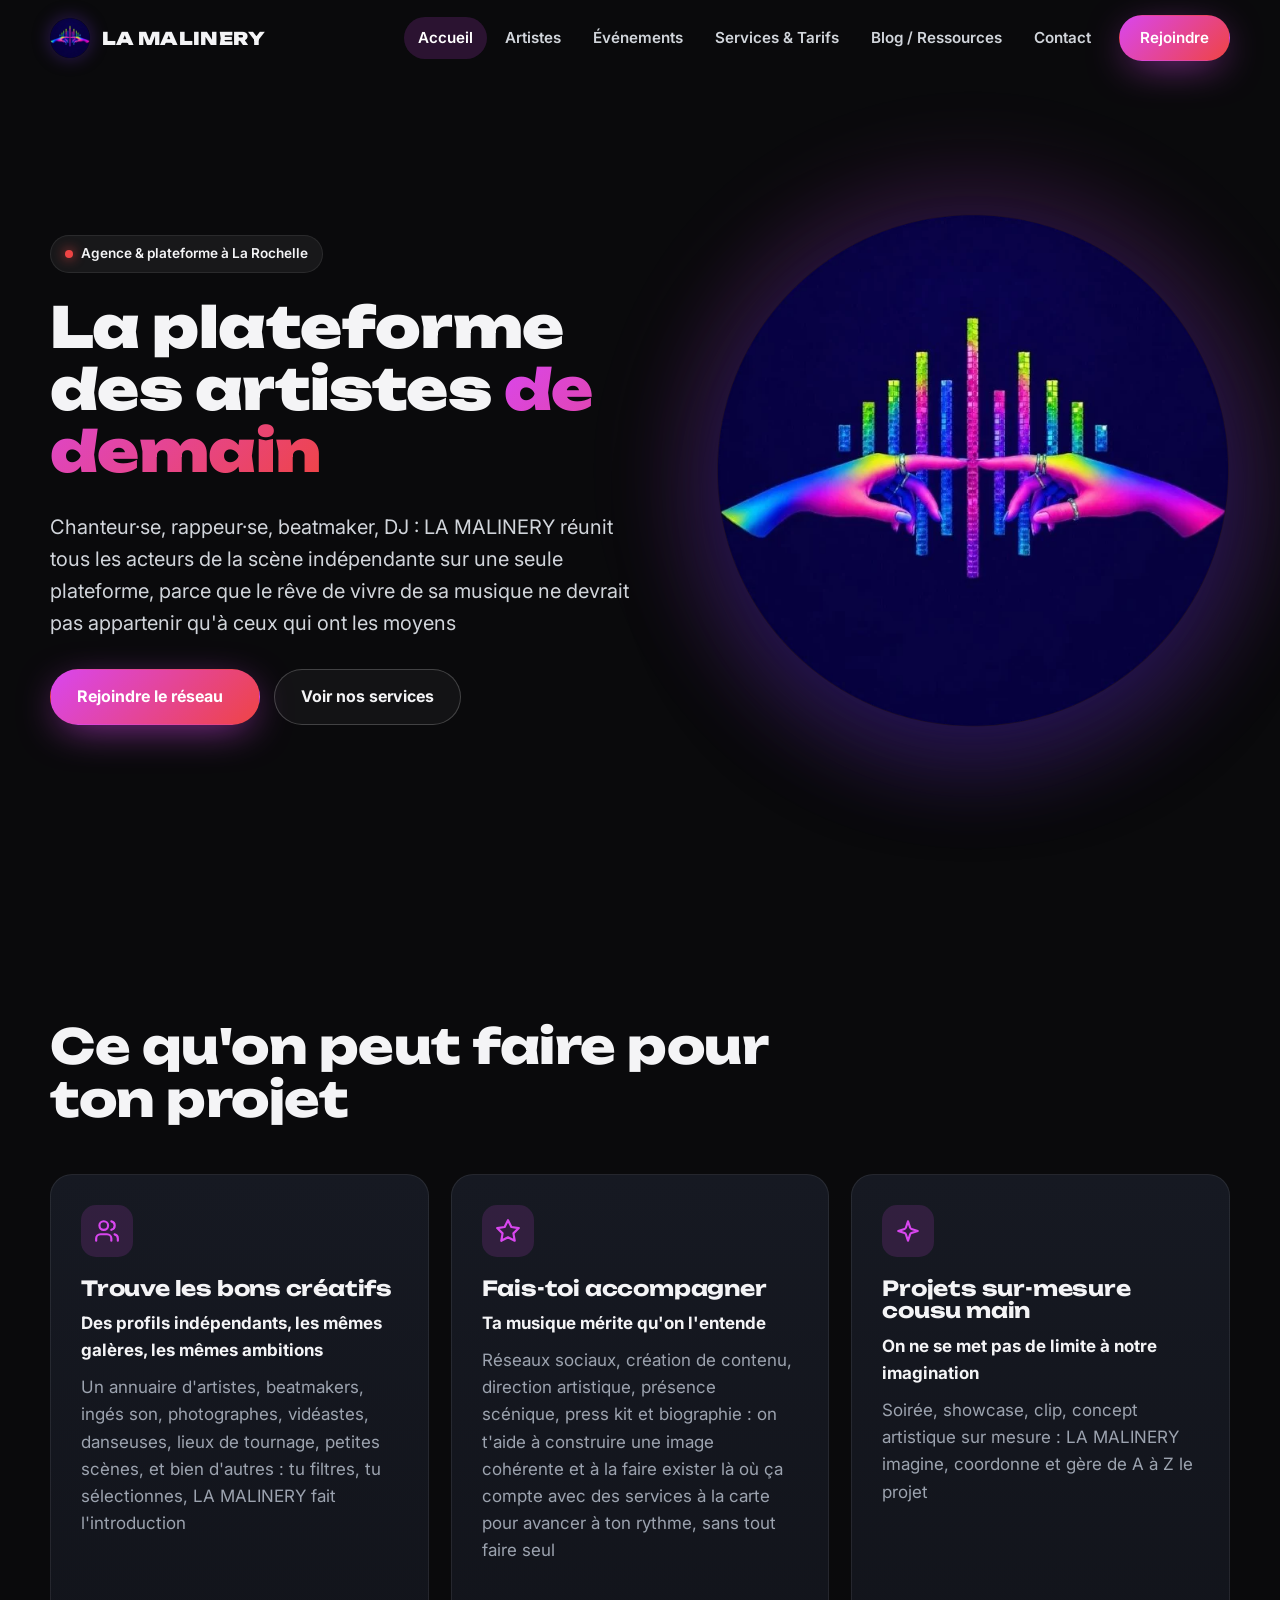
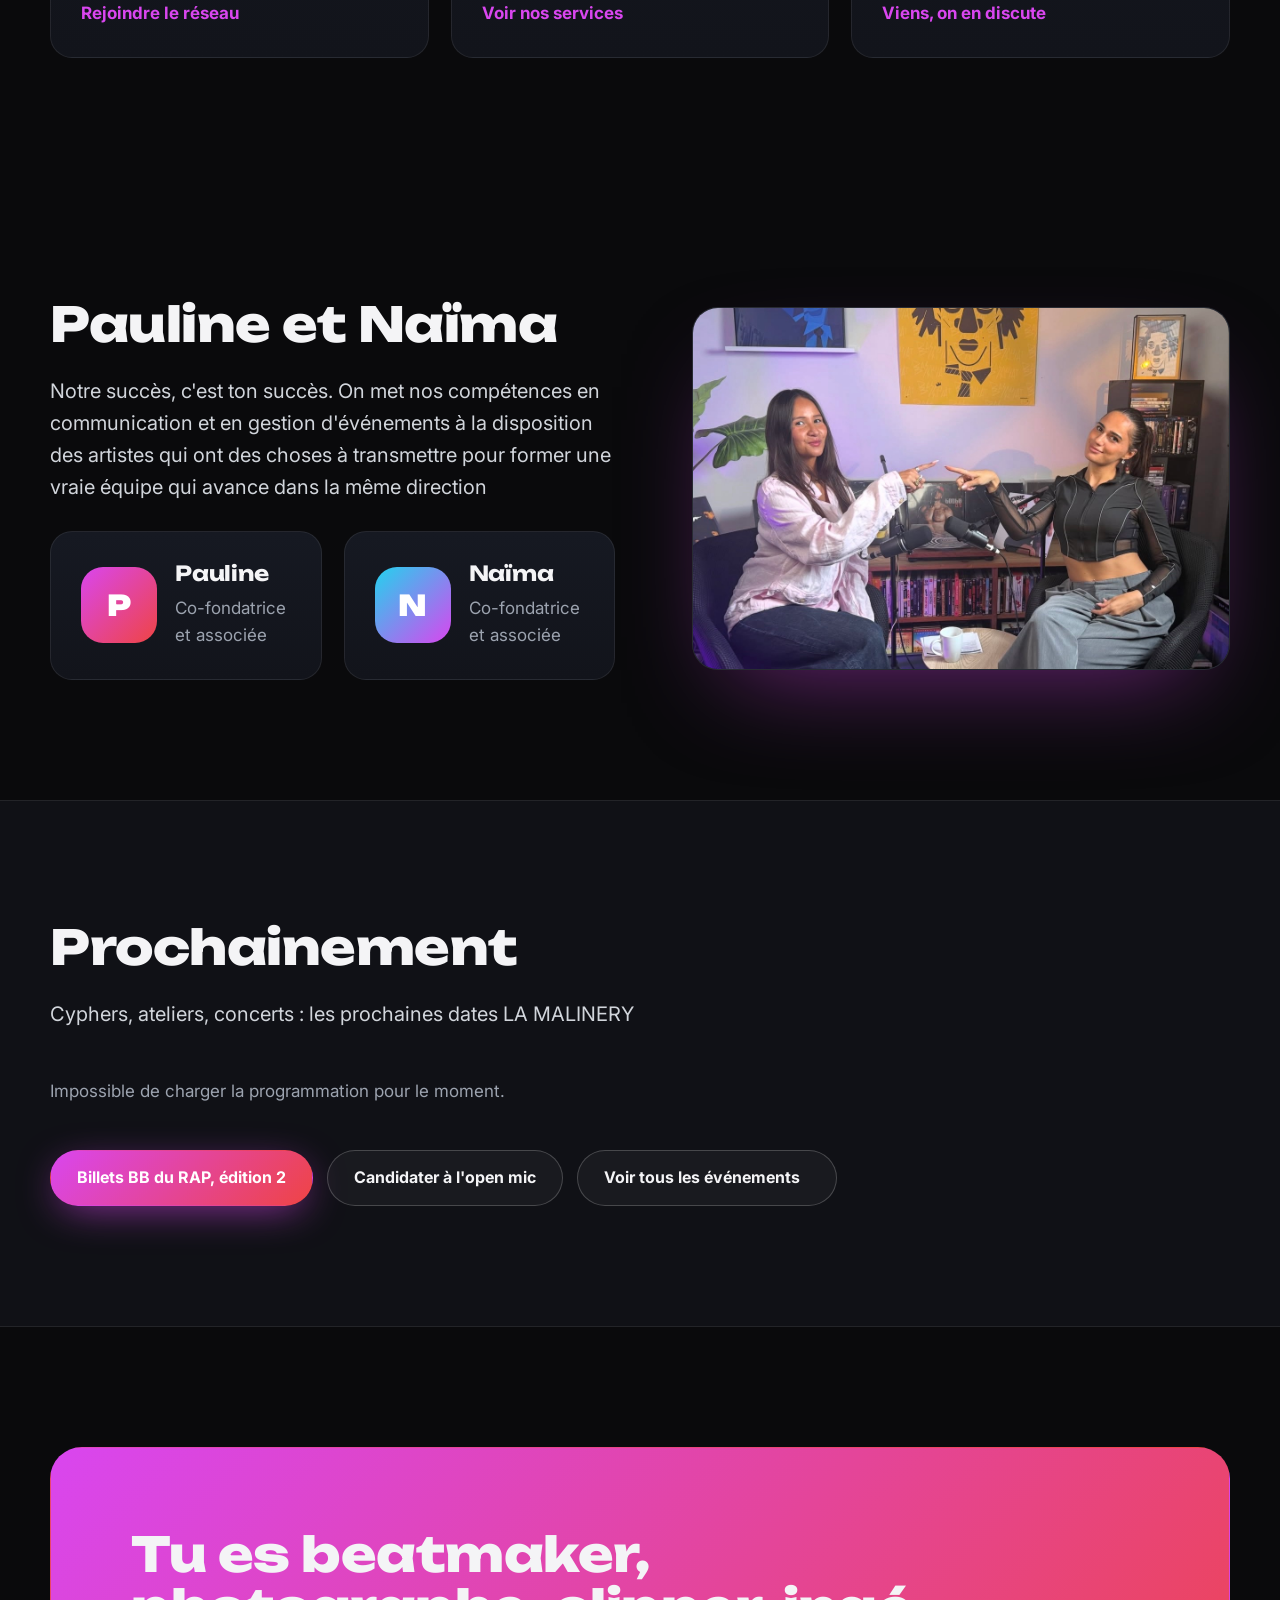
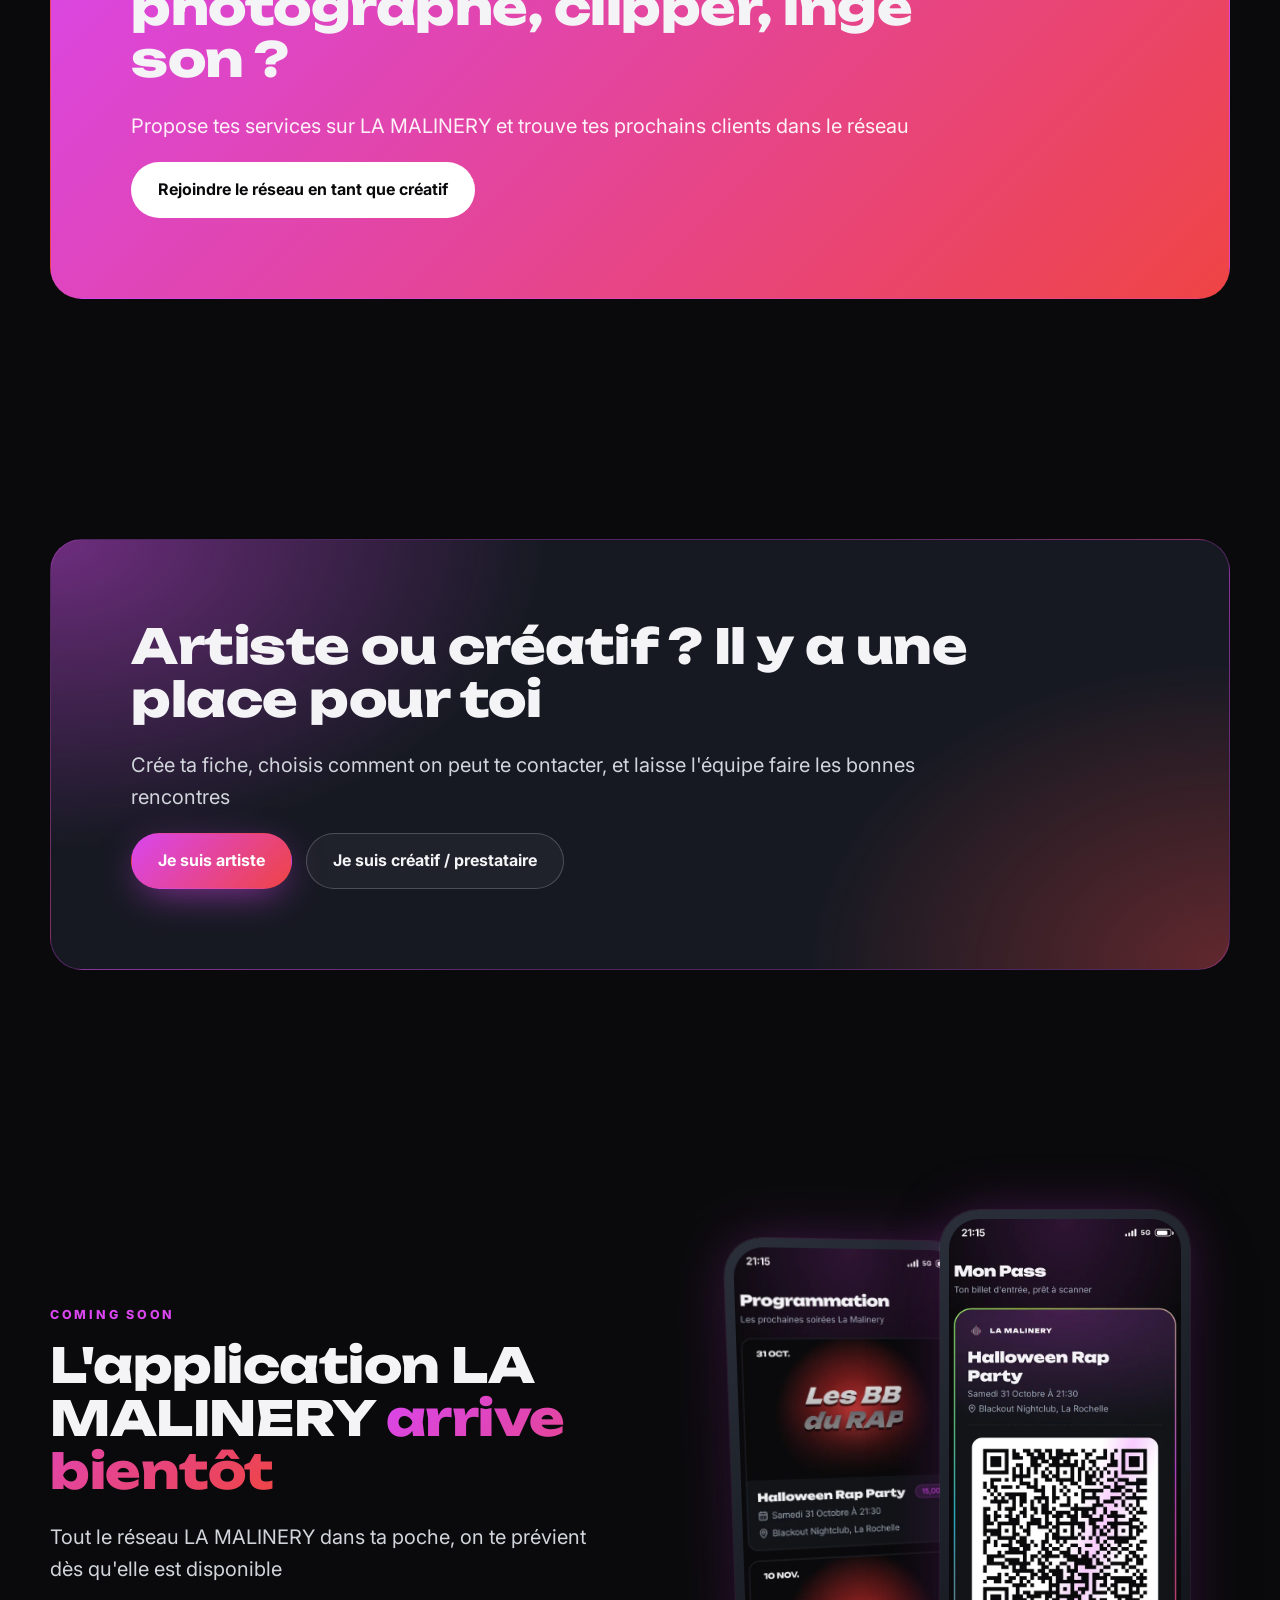
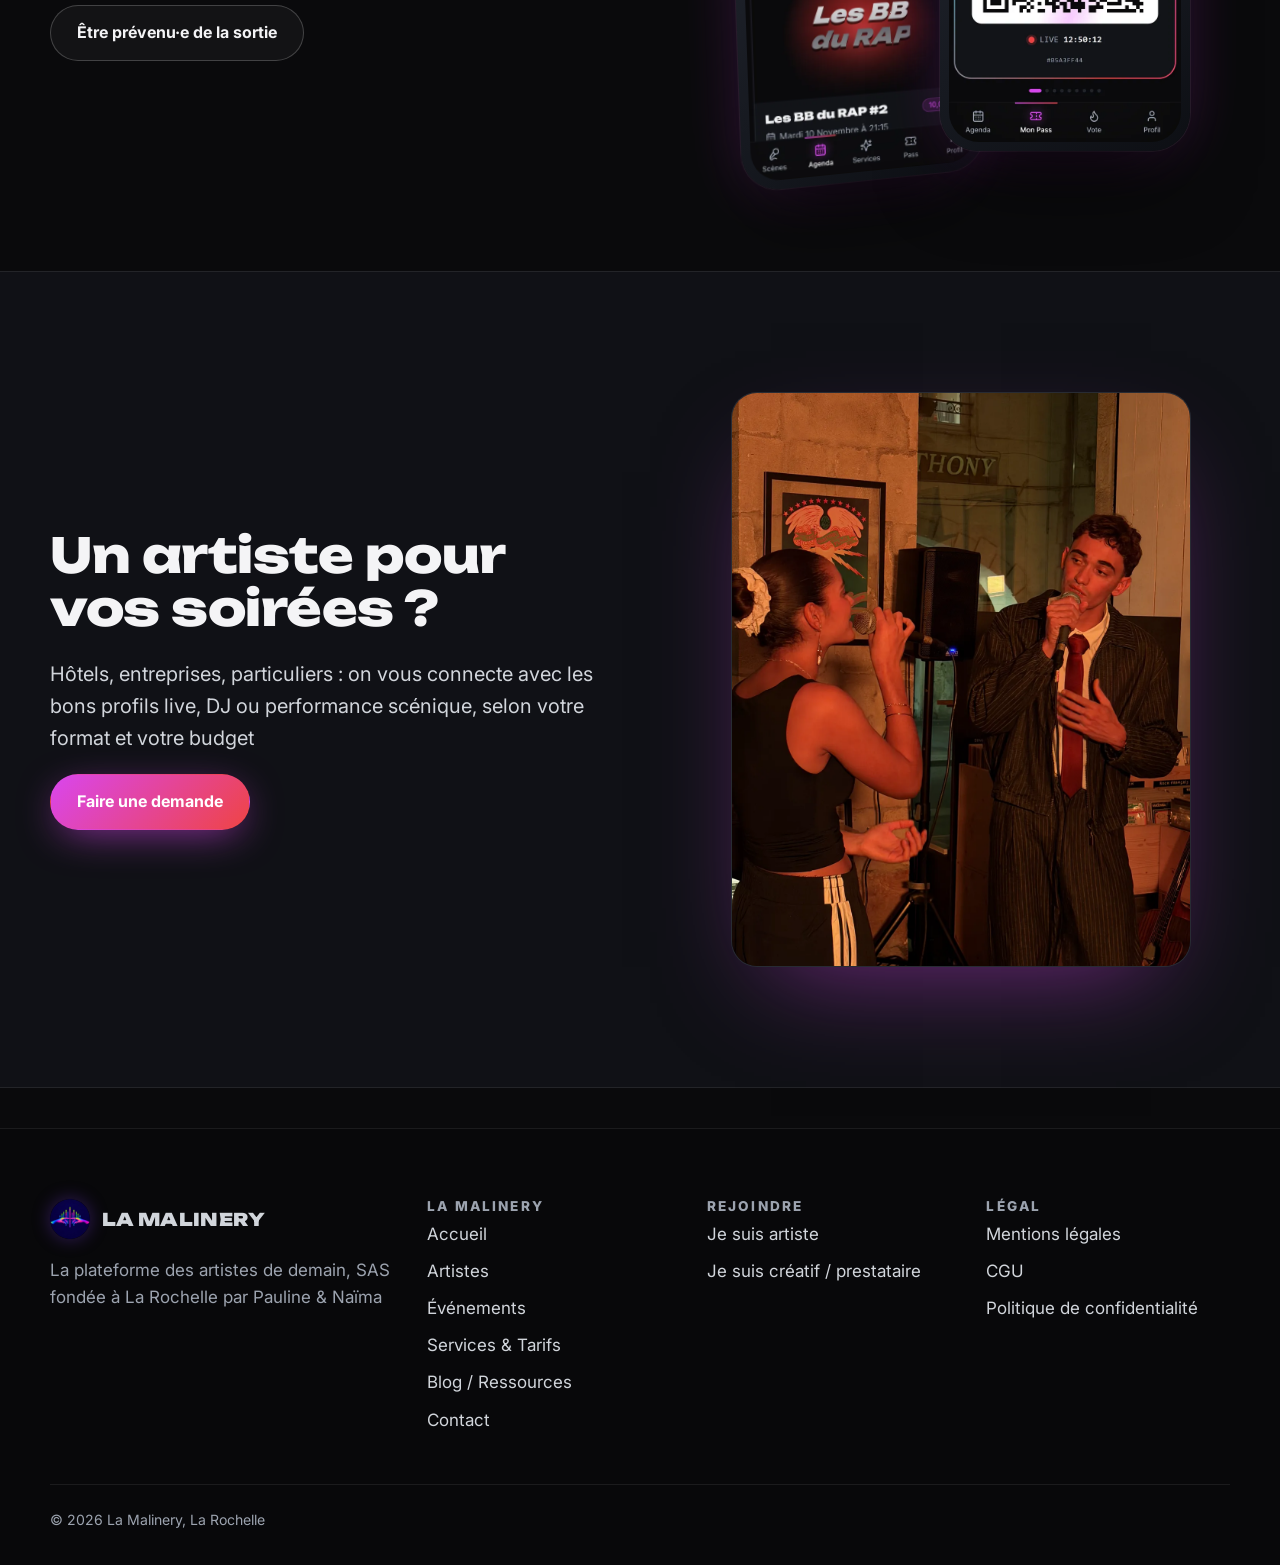
==== commit efe1c56c: "Textes : sans émojis, flèches ni points médians" ====
--- a/index.html
+++ b/index.html
@@ -42,24 +42,24 @@
 <section class="hero">
   <div class="hero__logo" aria-hidden="true"><img src="/assets/img/logo.webp" alt="" width="640" height="640" /></div>
   <div class="wrap">
-    <div class="hero__badges reveal"><span class="pill"><span class="dot"></span>Agence &amp; plateforme · La Rochelle</span><span class="pill">Artistes · Créatifs · Lieux</span></div>
+    <div class="hero__badges reveal"><span class="pill"><span class="dot"></span>Agence &amp; plateforme à La Rochelle</span></div>
     <h1 class="reveal">La plateforme des artistes <span class="grad-text">de demain</span></h1>
-    <p class="lead reveal">Chanteur·se, rappeur·se, beatmaker, DJ : LA MALINERY réunit tous les acteurs de la scène indépendante sur une seule plateforme. Parce que le rêve de vivre de sa musique ne devrait pas appartenir qu'à ceux qui ont les moyens</p>
+    <p class="lead reveal">Chanteur·se, rappeur·se, beatmaker, DJ : LA MALINERY réunit tous les acteurs de la scène indépendante sur une seule plateforme, parce que le rêve de vivre de sa musique ne devrait pas appartenir qu'à ceux qui ont les moyens</p>
     <div class="btn-row reveal"><a class="btn btn--primary" href="/contact.html?sujet=rejoindre">Rejoindre le réseau <svg viewBox="0 0 24 24" fill="none" stroke="currentColor" stroke-width="2" stroke-linecap="round" stroke-linejoin="round" aria-hidden="true"><path d="M5 12h14M12 5l7 7-7 7"/></svg></a><a class="btn btn--ghost" href="/tarifs.html">Voir nos services</a></div>
   </div>
 </section>
 
-<section class="section"><div class="wrap"><div class="section-head reveal"><h2>Trois façons de faire avancer ton projet</h2></div><div class="grid grid--3"><a class="card card--link reveal" href="/contact.html?sujet=rejoindre"><div class="card__icon"><svg viewBox="0 0 24 24" fill="none" stroke="currentColor" stroke-width="2" stroke-linecap="round" stroke-linejoin="round" aria-hidden="true"><path d="M16 21v-2a4 4 0 0 0-4-4H6a4 4 0 0 0-4 4v2"/><circle cx="9" cy="7" r="4"/><path d="M22 21v-2a4 4 0 0 0-3-3.9M16 3.1a4 4 0 0 1 0 7.8"/></svg></div><h3>Trouve les bons créatifs</h3><p class="card__sub">Des profils indépendants, les mêmes galères, les mêmes ambitions</p><p class="muted">Un annuaire d'artistes, beatmakers, ingés son, photographes, vidéastes, danseuses, lieux de tournage, petites scènes, et bien d'autres. Tu filtres, tu sélectionnes, LA MALINERY fait l'introduction</p><span class="more">Rejoindre le réseau →</span></a><a class="card card--link reveal" href="/tarifs.html"><div class="card__icon"><svg viewBox="0 0 24 24" fill="none" stroke="currentColor" stroke-width="2" stroke-linecap="round" stroke-linejoin="round" aria-hidden="true"><path d="m12 2 3.1 6.3 6.9 1-5 4.9 1.2 6.8L12 17.8 5.8 21l1.2-6.8-5-4.9 6.9-1Z"/></svg></div><h3>Fais-toi accompagner</h3><p class="card__sub">Ce que tu fais mérite d'être vu, entendu, compris</p><p class="muted">Réseaux sociaux, création de contenu, direction artistique, présence scénique, press kit et biographie : on t'aide à construire une image cohérente et à la faire exister là où ça compte avec des services à la carte pour avancer à ton rythme, sans tout faire seul</p><span class="more">Voir nos services →</span></a><a class="card card--link reveal" href="/contact.html"><div class="card__icon"><svg viewBox="0 0 24 24" fill="none" stroke="currentColor" stroke-width="2" stroke-linecap="round" stroke-linejoin="round" aria-hidden="true"><path d="m12 3-1.9 5.8a2 2 0 0 1-1.3 1.3L3 12l5.8 1.9a2 2 0 0 1 1.3 1.3L12 21l1.9-5.8a2 2 0 0 1 1.3-1.3L21 12l-5.8-1.9a2 2 0 0 1-1.3-1.3Z"/></svg></div><h3>Projets sur-mesure cousu main</h3><p class="card__sub">On ne se met pas de limite à notre imagination</p><p class="muted">Soirée, showcase, clip, concept artistique sur mesure : LA MALINERY imagine, coordonne et gère de A à Z le projet</p><span class="more">Viens, on en discute →</span></a></div></div></section>
+<section class="section"><div class="wrap"><div class="section-head reveal"><h2>Ce qu'on peut faire pour ton projet</h2></div><div class="grid grid--3"><a class="card card--link reveal" href="/contact.html?sujet=rejoindre"><div class="card__icon"><svg viewBox="0 0 24 24" fill="none" stroke="currentColor" stroke-width="2" stroke-linecap="round" stroke-linejoin="round" aria-hidden="true"><path d="M16 21v-2a4 4 0 0 0-4-4H6a4 4 0 0 0-4 4v2"/><circle cx="9" cy="7" r="4"/><path d="M22 21v-2a4 4 0 0 0-3-3.9M16 3.1a4 4 0 0 1 0 7.8"/></svg></div><h3>Trouve les bons créatifs</h3><p class="card__sub">Des profils indépendants, les mêmes galères, les mêmes ambitions</p><p class="muted">Un annuaire d'artistes, beatmakers, ingés son, photographes, vidéastes, danseuses, lieux de tournage, petites scènes, et bien d'autres : tu filtres, tu sélectionnes, LA MALINERY fait l'introduction</p><span class="more">Rejoindre le réseau</span></a><a class="card card--link reveal" href="/tarifs.html"><div class="card__icon"><svg viewBox="0 0 24 24" fill="none" stroke="currentColor" stroke-width="2" stroke-linecap="round" stroke-linejoin="round" aria-hidden="true"><path d="m12 2 3.1 6.3 6.9 1-5 4.9 1.2 6.8L12 17.8 5.8 21l1.2-6.8-5-4.9 6.9-1Z"/></svg></div><h3>Fais-toi accompagner</h3><p class="card__sub">Ta musique mérite qu'on l'entende</p><p class="muted">Réseaux sociaux, création de contenu, direction artistique, présence scénique, press kit et biographie : on t'aide à construire une image cohérente et à la faire exister là où ça compte avec des services à la carte pour avancer à ton rythme, sans tout faire seul</p><span class="more">Voir nos services</span></a><a class="card card--link reveal" href="/contact.html"><div class="card__icon"><svg viewBox="0 0 24 24" fill="none" stroke="currentColor" stroke-width="2" stroke-linecap="round" stroke-linejoin="round" aria-hidden="true"><path d="m12 3-1.9 5.8a2 2 0 0 1-1.3 1.3L3 12l5.8 1.9a2 2 0 0 1 1.3 1.3L12 21l1.9-5.8a2 2 0 0 1 1.3-1.3L21 12l-5.8-1.9a2 2 0 0 1-1.3-1.3Z"/></svg></div><h3>Projets sur-mesure cousu main</h3><p class="card__sub">On ne se met pas de limite à notre imagination</p><p class="muted">Soirée, showcase, clip, concept artistique sur mesure : LA MALINERY imagine, coordonne et gère de A à Z le projet</p><span class="more">Viens, on en discute</span></a></div></div></section>
 
 <section class="section"><div class="wrap split"><div><h2 class="reveal">Pauline et Naïma</h2><p class="lead reveal">Notre succès, c'est ton succès. On met nos compétences en communication et en gestion d'événements à la disposition des artistes qui ont des choses à transmettre pour former une vraie équipe qui avance dans la même direction</p><div class="duo" style="margin-top:28px"><div class="card person reveal"><div class="avatar">P</div><div><h3>Pauline</h3><p class="muted">Co-fondatrice et associée</p></div></div><div class="card person reveal"><div class="avatar avatar--alt">N</div><div><h3>Naïma</h3><p class="muted">Co-fondatrice et associée</p></div></div></div></div><figure class="photo reveal"><img src="/assets/img/photos/pauline-naima-podcast.jpg?v=2" alt="Pauline et Naïma, co-fondatrices de La Malinery" loading="lazy" width="1206" height="812" /></figure></div></section>
 
-<section class="section section--alt"><div class="wrap"><div class="section-head reveal"><h2>Prochainement</h2><p class="lead">Cyphers, ateliers, concerts : les prochaines dates LA MALINERY</p></div><div class="events" data-events="3" data-sans-lien></div><div class="btn-row" style="margin-top:28px"><a class="btn btn--primary" href="/billetterie.html">Billets BB du RAP · Édition 2</a><a class="btn btn--ghost" href="https://malinery.pragmatt.com/candidature/534484e1-a5c2-4c0f-8dcd-4580e2b5f0ce" rel="noopener">Candidater à l'open mic</a><a class="btn btn--ghost" href="/evenements.html">Voir tous les événements <svg viewBox="0 0 24 24" fill="none" stroke="currentColor" stroke-width="2" stroke-linecap="round" stroke-linejoin="round" aria-hidden="true"><path d="M5 12h14M12 5l7 7-7 7"/></svg></a></div></div></section>
+<section class="section section--alt"><div class="wrap"><div class="section-head reveal"><h2>Prochainement</h2><p class="lead">Cyphers, ateliers, concerts : les prochaines dates LA MALINERY</p></div><div class="events" data-events="3" data-sans-lien></div><div class="btn-row" style="margin-top:28px"><a class="btn btn--primary" href="/billetterie.html">Billets BB du RAP, édition 2</a><a class="btn btn--ghost" href="https://malinery.pragmatt.com/candidature/534484e1-a5c2-4c0f-8dcd-4580e2b5f0ce" rel="noopener">Candidater à l'open mic</a><a class="btn btn--ghost" href="/evenements.html">Voir tous les événements <svg viewBox="0 0 24 24" fill="none" stroke="currentColor" stroke-width="2" stroke-linecap="round" stroke-linejoin="round" aria-hidden="true"><path d="M5 12h14M12 5l7 7-7 7"/></svg></a></div></div></section>
 
 <section class="section"><div class="wrap"><div class="cta cta--band reveal"><h2>Tu es beatmaker, photographe, clipper, ingé son ?</h2><p class="lead">Propose tes services sur LA MALINERY et trouve tes prochains clients dans le réseau</p><div class="btn-row"><a class="btn btn--light" href="/contact.html?sujet=rejoindre&amp;profil=creatif">Rejoindre le réseau en tant que créatif</a></div></div></div></section>
 
 <section class="section"><div class="wrap"><div class="cta reveal"><h2>Artiste ou créatif ? Il y a une place pour toi</h2><p class="lead">Crée ta fiche, choisis comment on peut te contacter, et laisse l'équipe faire les bonnes rencontres</p><div class="btn-row"><a class="btn btn--primary" href="/contact.html?sujet=rejoindre&amp;profil=artiste">Je suis artiste</a><a class="btn btn--ghost" href="/contact.html?sujet=rejoindre&amp;profil=creatif">Je suis créatif / prestataire</a></div></div></div></section>
 
-<section class="section"><div class="wrap split"><div><span class="kicker reveal">Coming soon</span><h2 class="reveal">L'application LA MALINERY <span class="grad-text">arrive bientôt</span></h2><p class="lead reveal">Tout le réseau LA MALINERY dans ta poche. On te prévient dès qu'elle est disponible</p><div class="btn-row reveal"><a class="btn btn--ghost" href="/contact.html?sujet=question">Être prévenu·e de la sortie</a></div></div><div class="phones reveal"><div class="phone phone--tilt-l"><img src="/assets/img/m-programmation.webp" alt="Aperçu de l'application LA MALINERY" loading="lazy" /></div><div class="phone"><img src="/assets/img/m-pass.webp" alt="Aperçu de l'application LA MALINERY" loading="lazy" /></div></div></div></section>
+<section class="section"><div class="wrap split"><div><span class="kicker reveal">Coming soon</span><h2 class="reveal">L'application LA MALINERY <span class="grad-text">arrive bientôt</span></h2><p class="lead reveal">Tout le réseau LA MALINERY dans ta poche, on te prévient dès qu'elle est disponible</p><div class="btn-row reveal"><a class="btn btn--ghost" href="/contact.html?sujet=question">Être prévenu·e de la sortie</a></div></div><div class="phones reveal"><div class="phone phone--tilt-l"><img src="/assets/img/m-programmation.webp" alt="Aperçu de l'application LA MALINERY" loading="lazy" /></div><div class="phone"><img src="/assets/img/m-pass.webp" alt="Aperçu de l'application LA MALINERY" loading="lazy" /></div></div></div></section>
 
 <section class="section section--alt"><div class="wrap split"><div><h2 class="reveal">Un artiste pour vos soirées ?</h2><p class="lead reveal">Hôtels, entreprises, particuliers : on vous connecte avec les bons profils live, DJ ou performance scénique, selon votre format et votre budget</p><div class="btn-row reveal"><a class="btn btn--primary" href="/contact.html?sujet=devis">Faire une demande</a></div></div><figure class="photo photo--portrait reveal"><img src="/assets/img/photos/after-work-musical.webp" alt="Deux artistes au micro lors d'un after work musical" loading="lazy" width="1200" height="2133" /></figure></div></section>
 </main>
@@ -69,7 +69,7 @@
     <div class="footer__grid">
       <div>
         <a class="brand" href="/"><img src="/assets/img/logo-96.png" alt="" width="40" height="40" />LA MALINERY</a>
-        <p class="muted" style="margin-top:18px;max-width:34ch" data-pied>La plateforme des artistes de demain. SAS fondée à La Rochelle par Pauline &amp; Naïma</p>
+        <p class="muted" style="margin-top:18px;max-width:34ch" data-pied>La plateforme des artistes de demain, SAS fondée à La Rochelle par Pauline &amp; Naïma</p>
       </div>
       <div>
         <h4>La Malinery</h4>
@@ -99,12 +99,12 @@
       </div>
     </div>
     <div class="footer__bottom">
-      <span>© <span data-year>2026</span> La Malinery · La Rochelle</span>
+      <span>© <span data-year>2026</span> La Malinery, La Rochelle</span>
     </div>
   </div>
 </footer>
 <script>window.MALINERY = {"base":"https://eqeaxpjyxflxysthggng.supabase.co","cle":"eyJhbGciOiJIUzI1NiIsInR5cCI6IkpXVCJ9.eyJpc3MiOiJzdXBhYmFzZSIsInJlZiI6ImVxZWF4cGp5eGZseHlzdGhnZ25nIiwicm9sZSI6ImFub24iLCJpYXQiOjE3OTMxMjc2OTMsImV4cCI6MjEwODcwMzY5M30.zZ5yZODOLVkq4Ppq7OYs-X2wbZlOANYhPqPIevu6ylg","app":"https://malinery.pragmatt.com"};</script>
 <script src="/assets/js/blocs.js?v=3dc99b87" defer></script>
-<script src="/assets/js/main.js?v=c706770f" defer></script>
+<script src="/assets/js/main.js?v=texte1" defer></script>
 </body>
 </html>
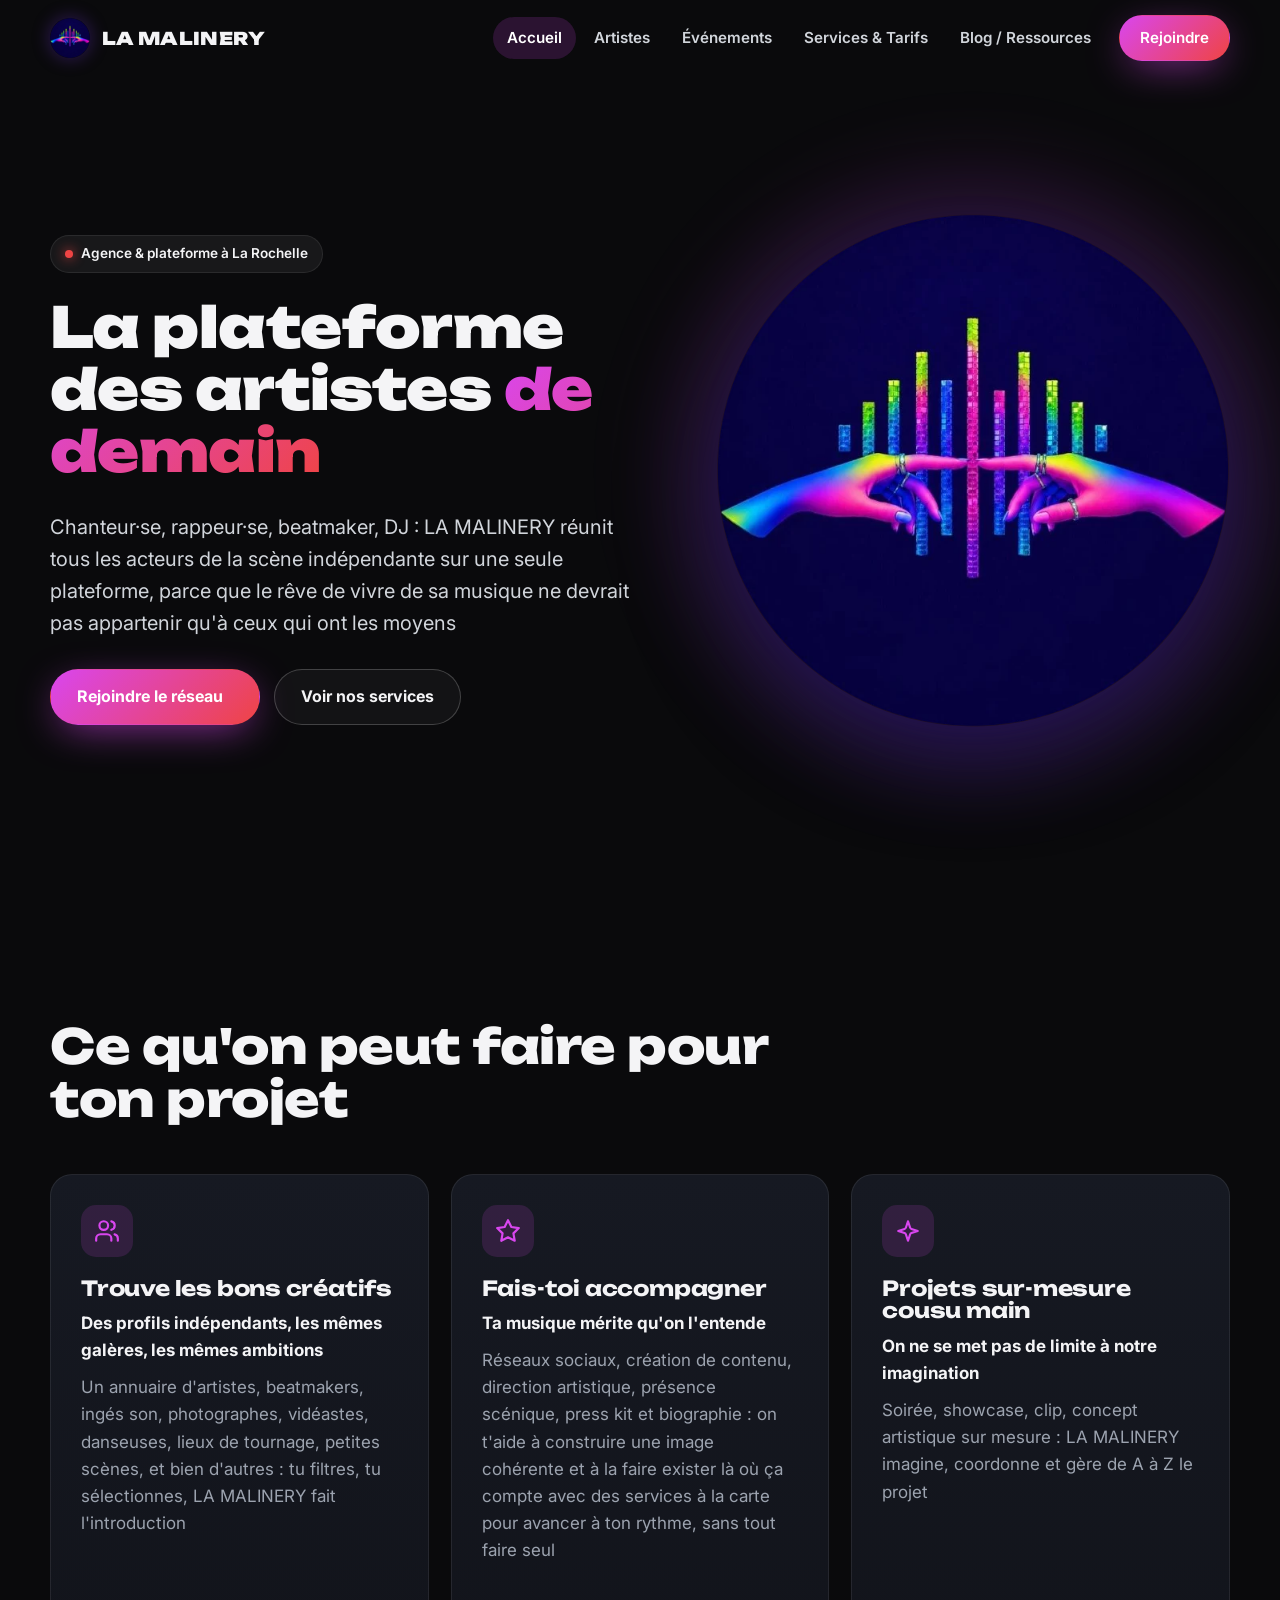
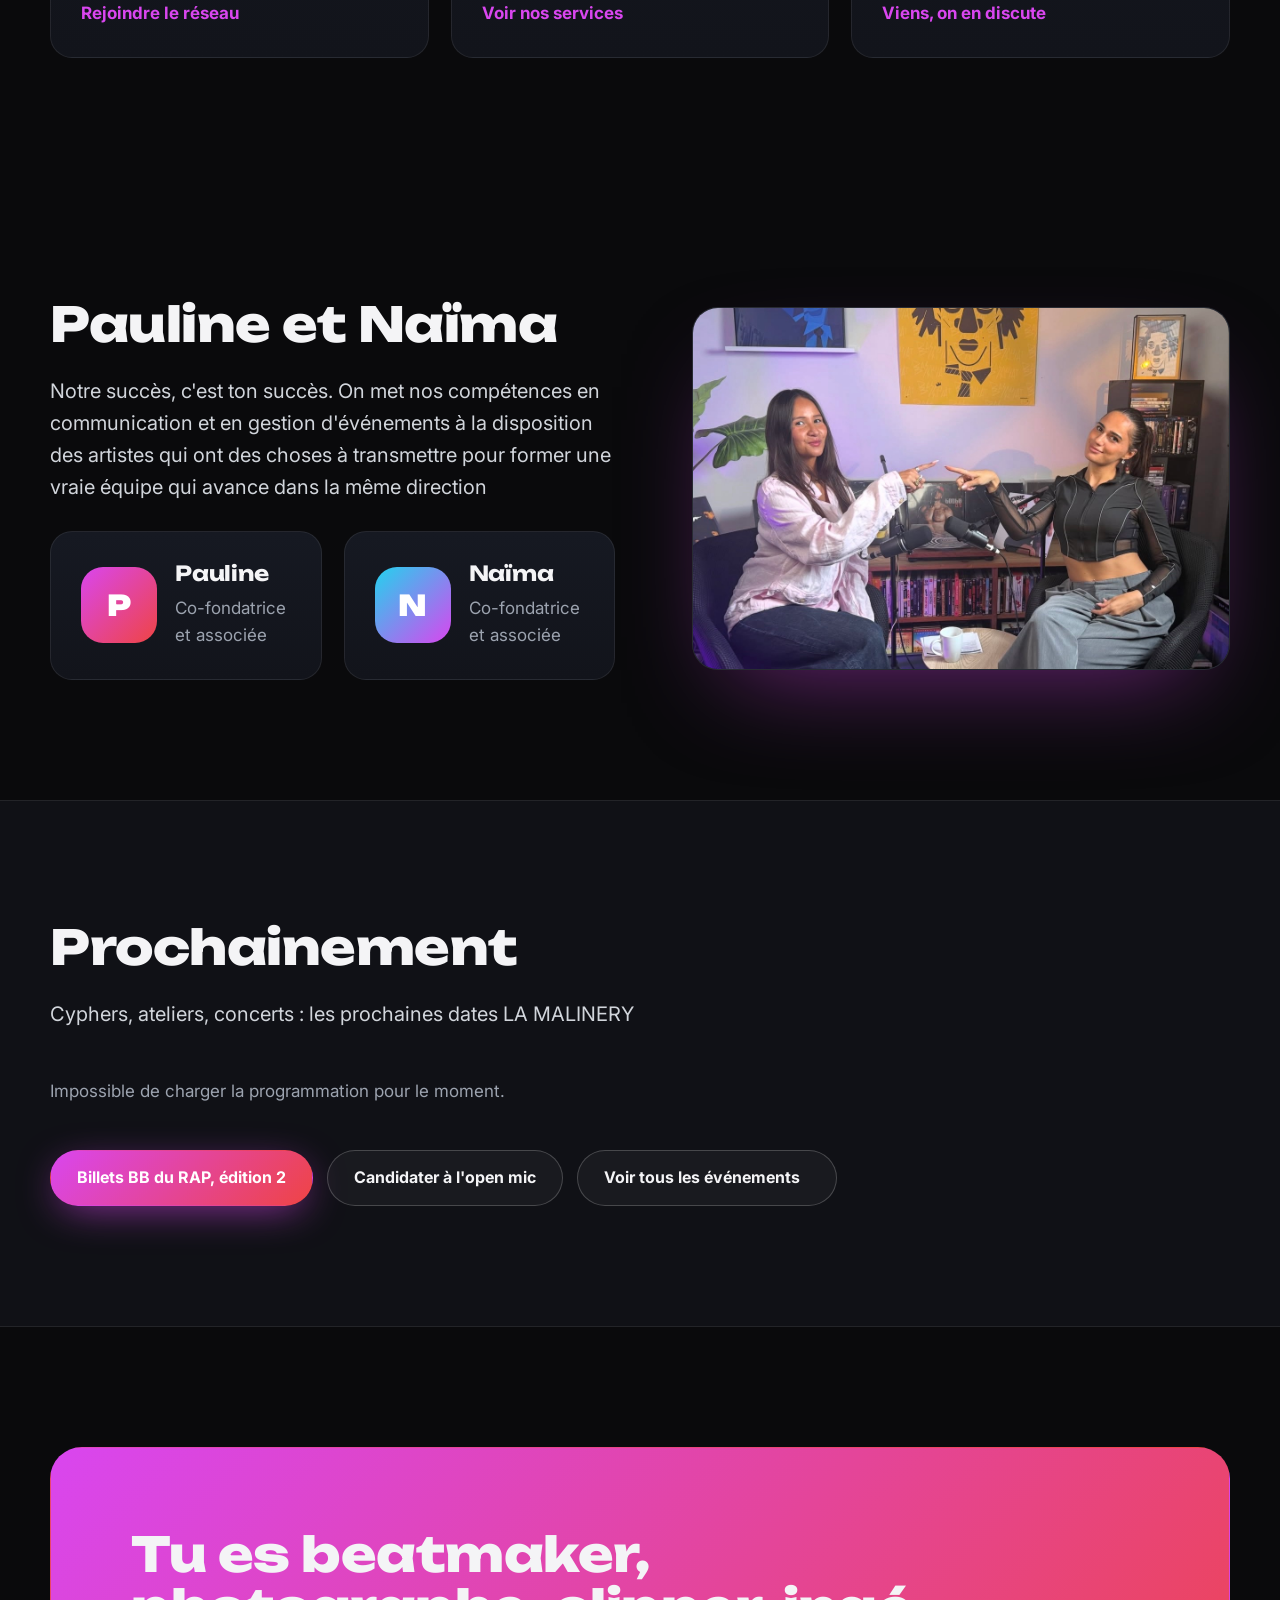
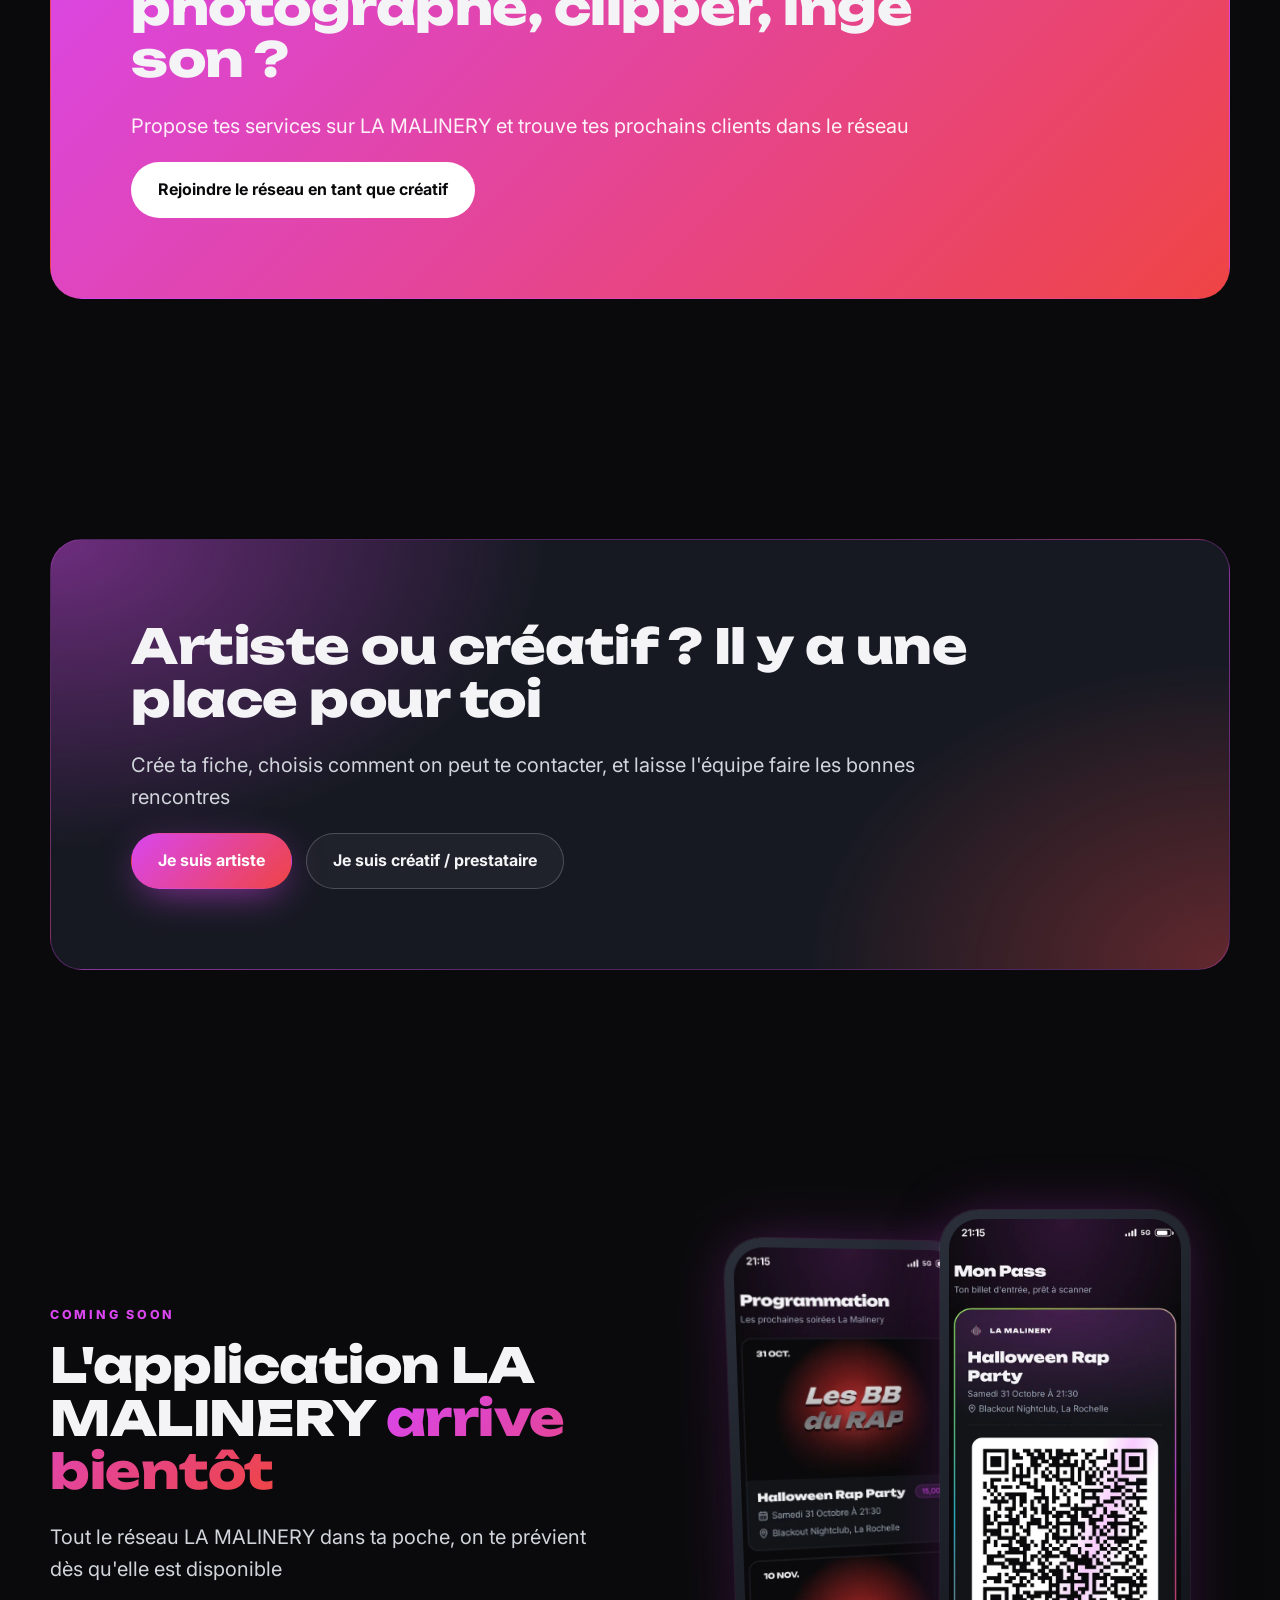
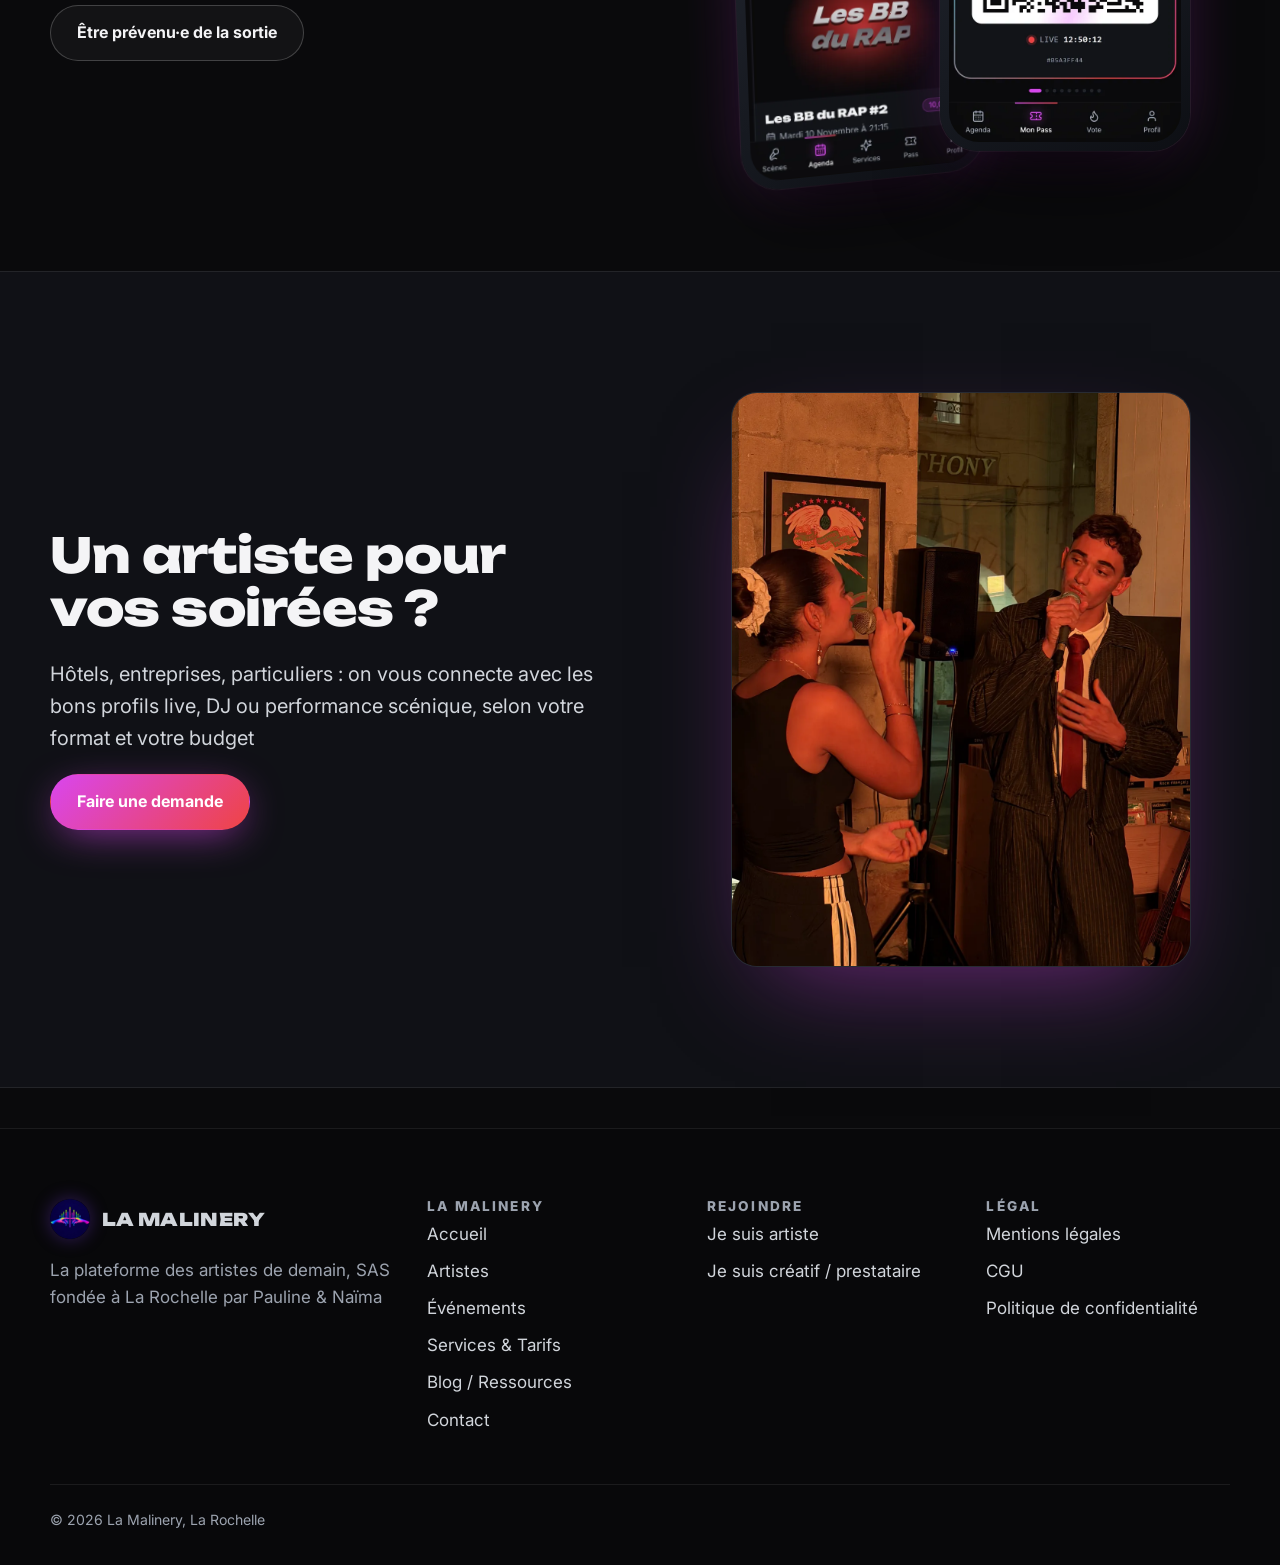
==== commit e6bdd00e: "Menu : retire Contact (doublon de Rejoindre)" ====
--- a/index.html
+++ b/index.html
@@ -33,7 +33,6 @@
       <a href="/evenements.html">Événements</a>
       <a href="/tarifs.html">Services &amp; Tarifs</a>
       <a href="/blog.html">Blog / Ressources</a>
-      <a href="/contact.html">Contact</a>
       <a class="btn btn--primary" href="/contact.html?sujet=rejoindre">Rejoindre</a>
     </nav>
   </div>
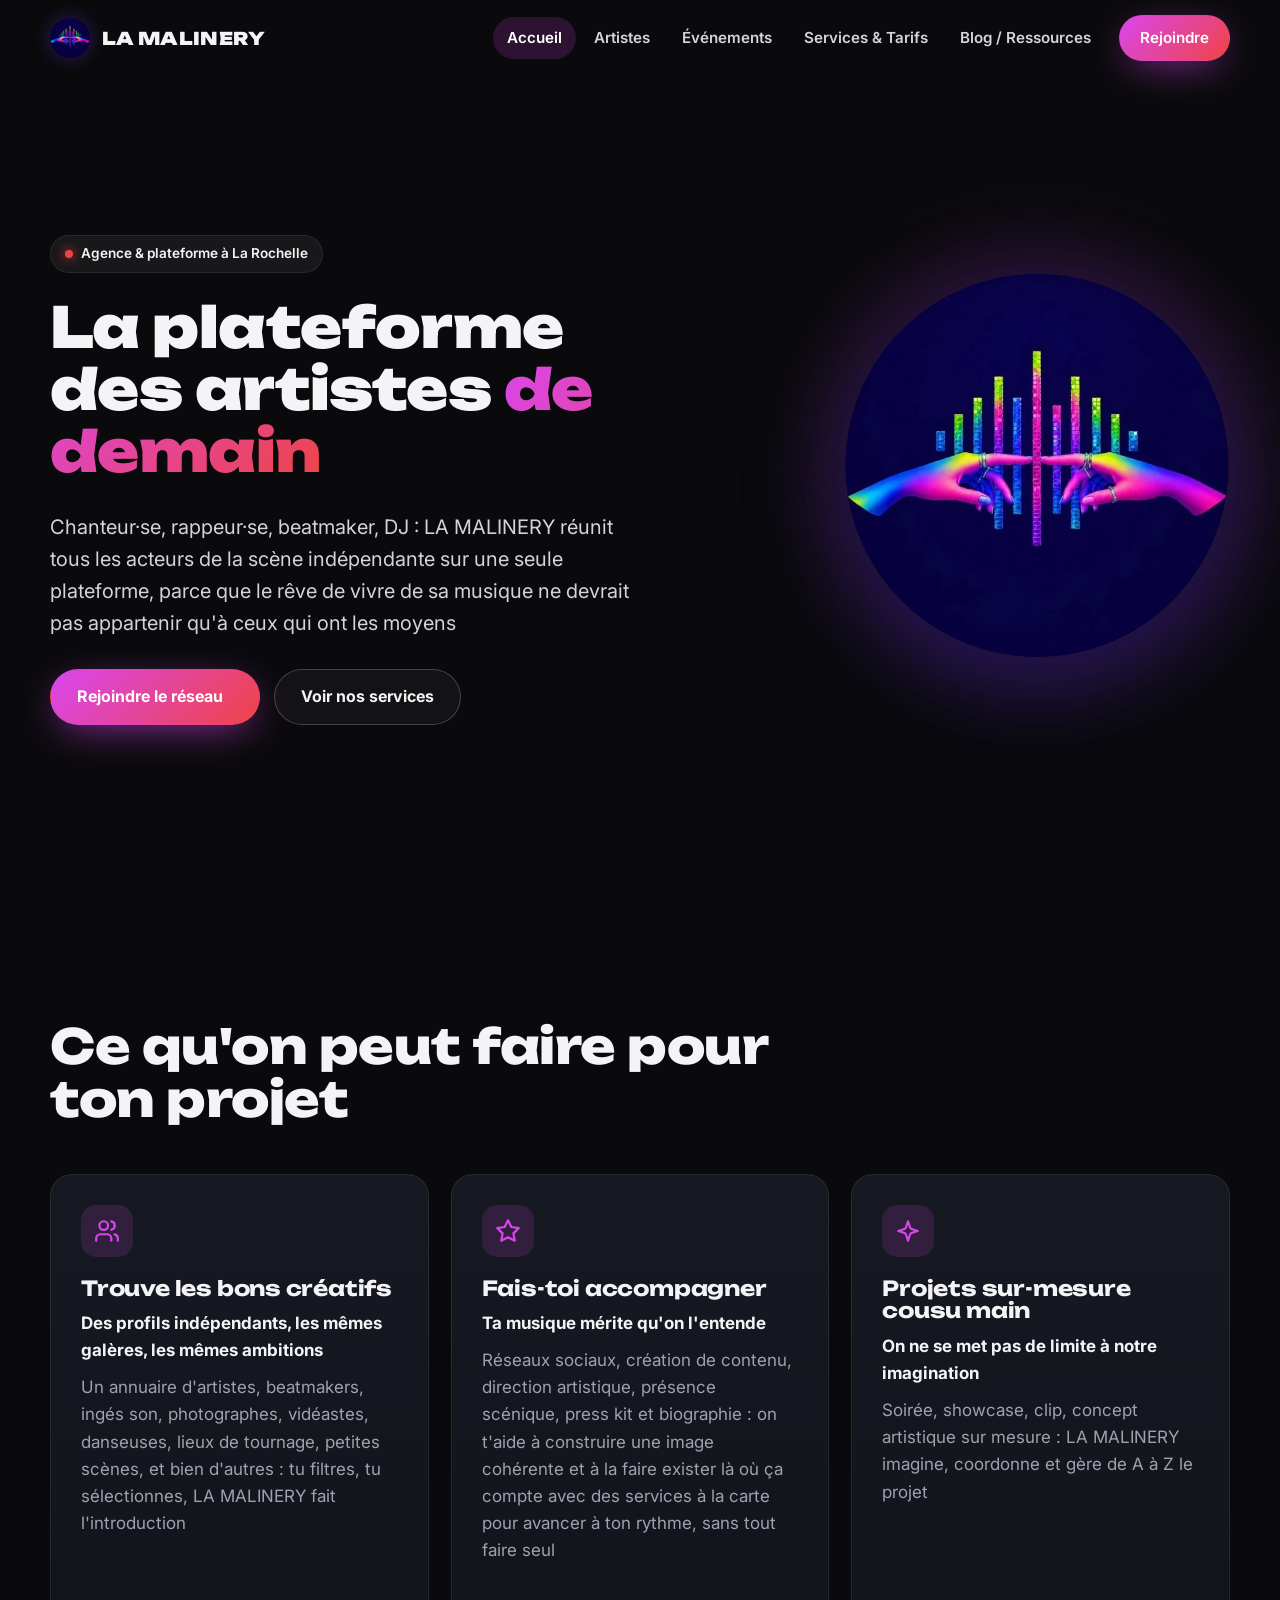
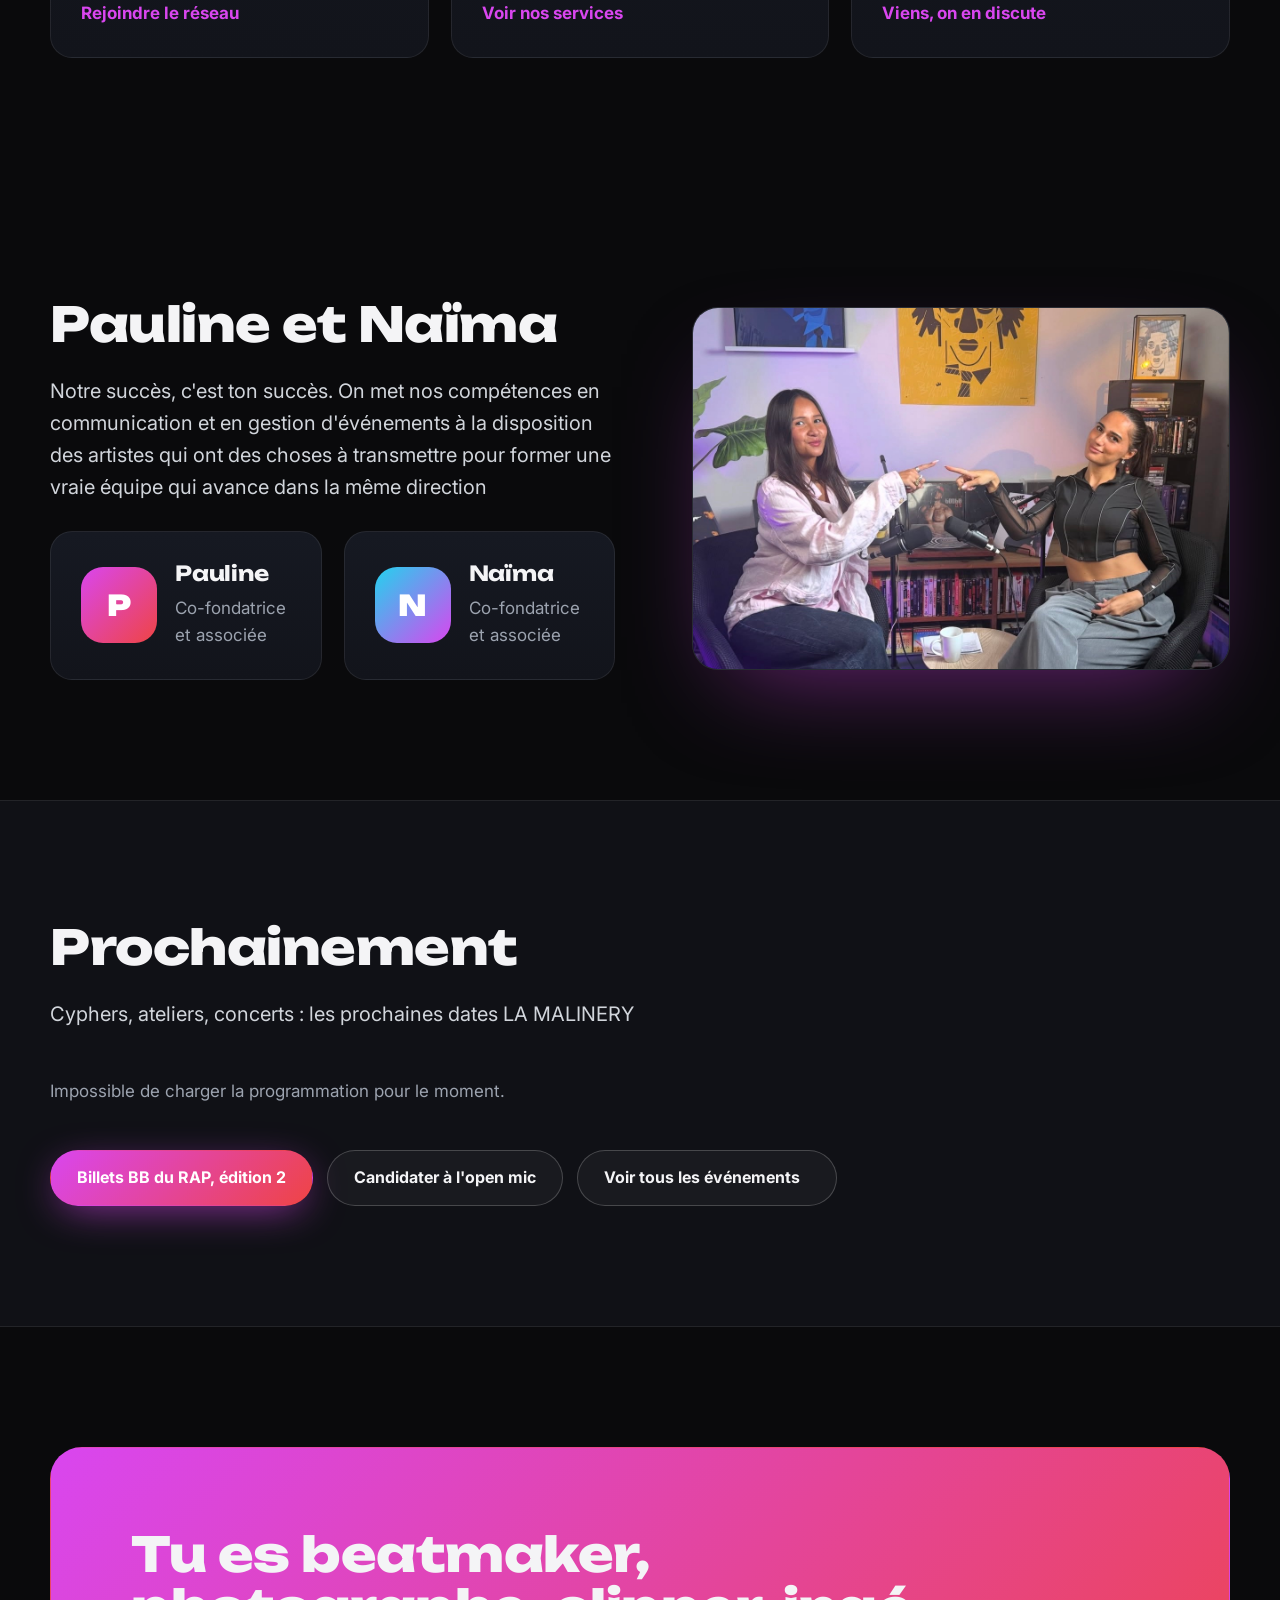
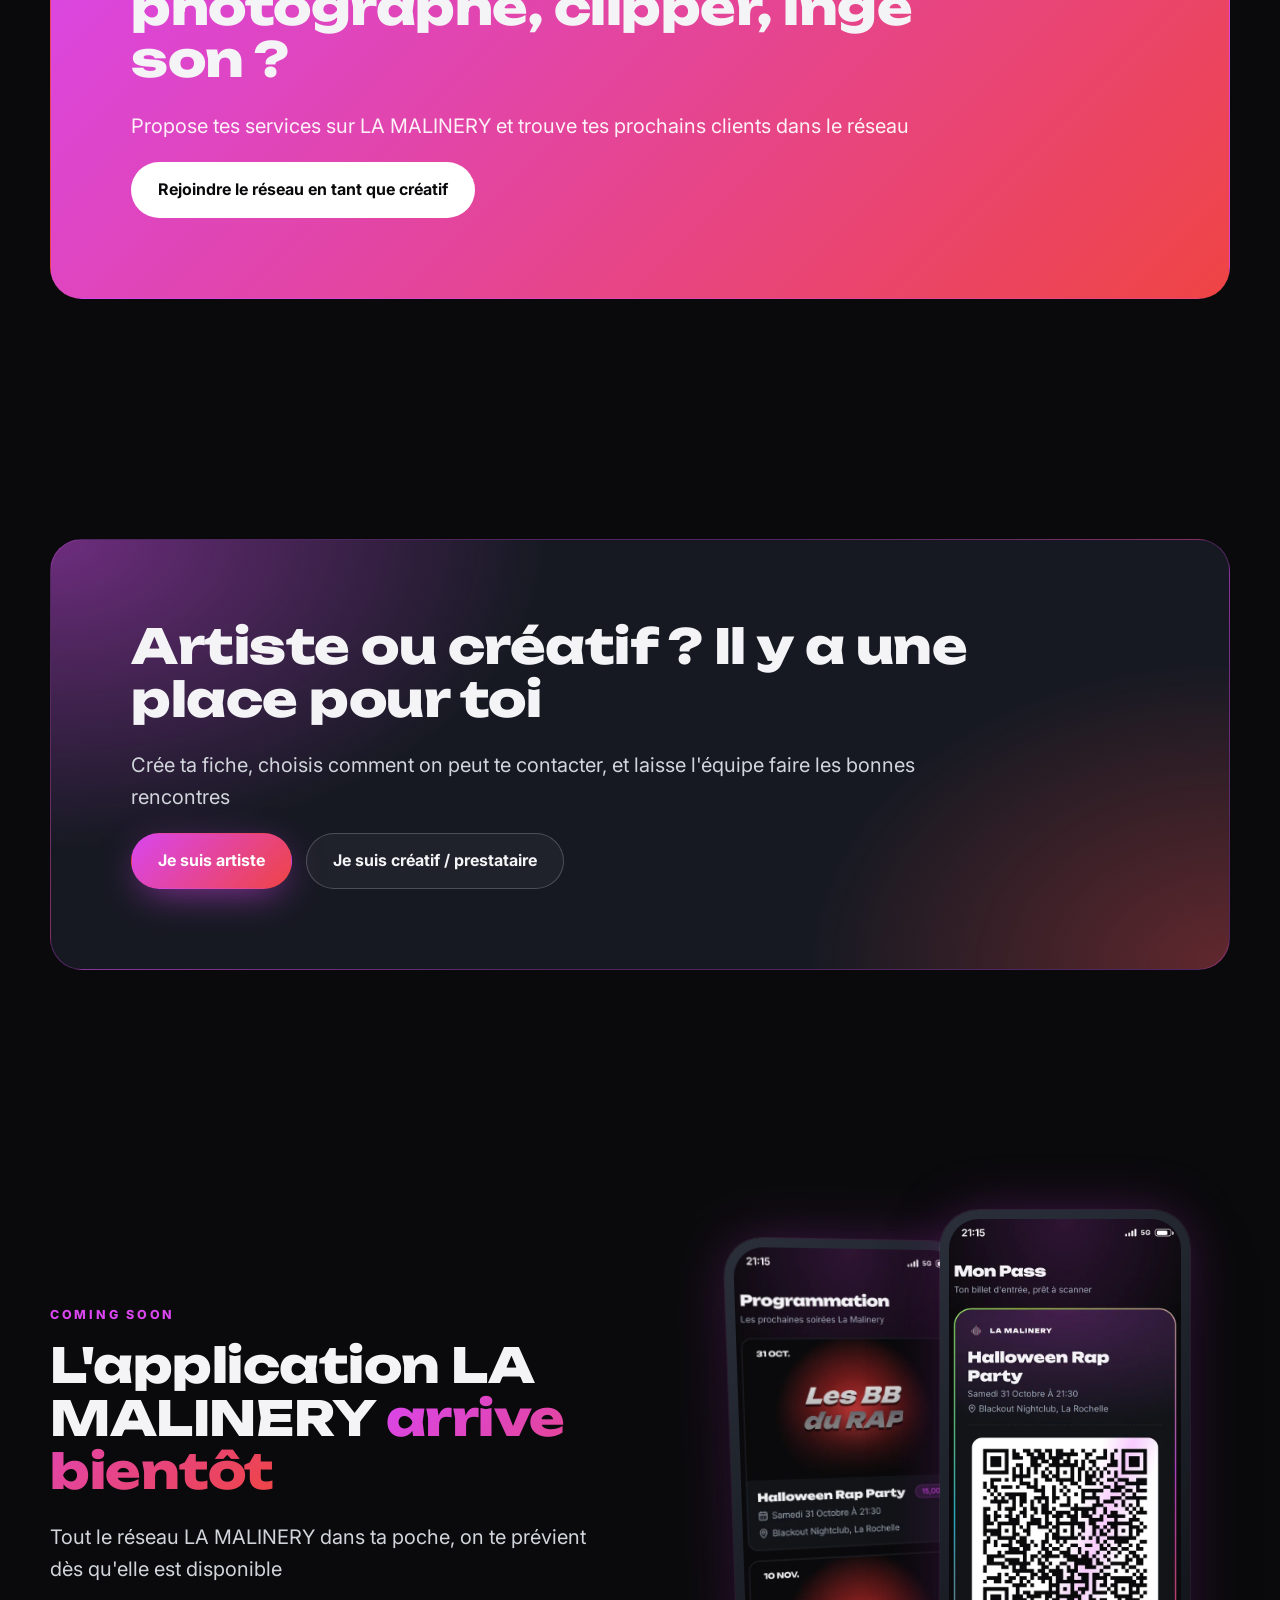
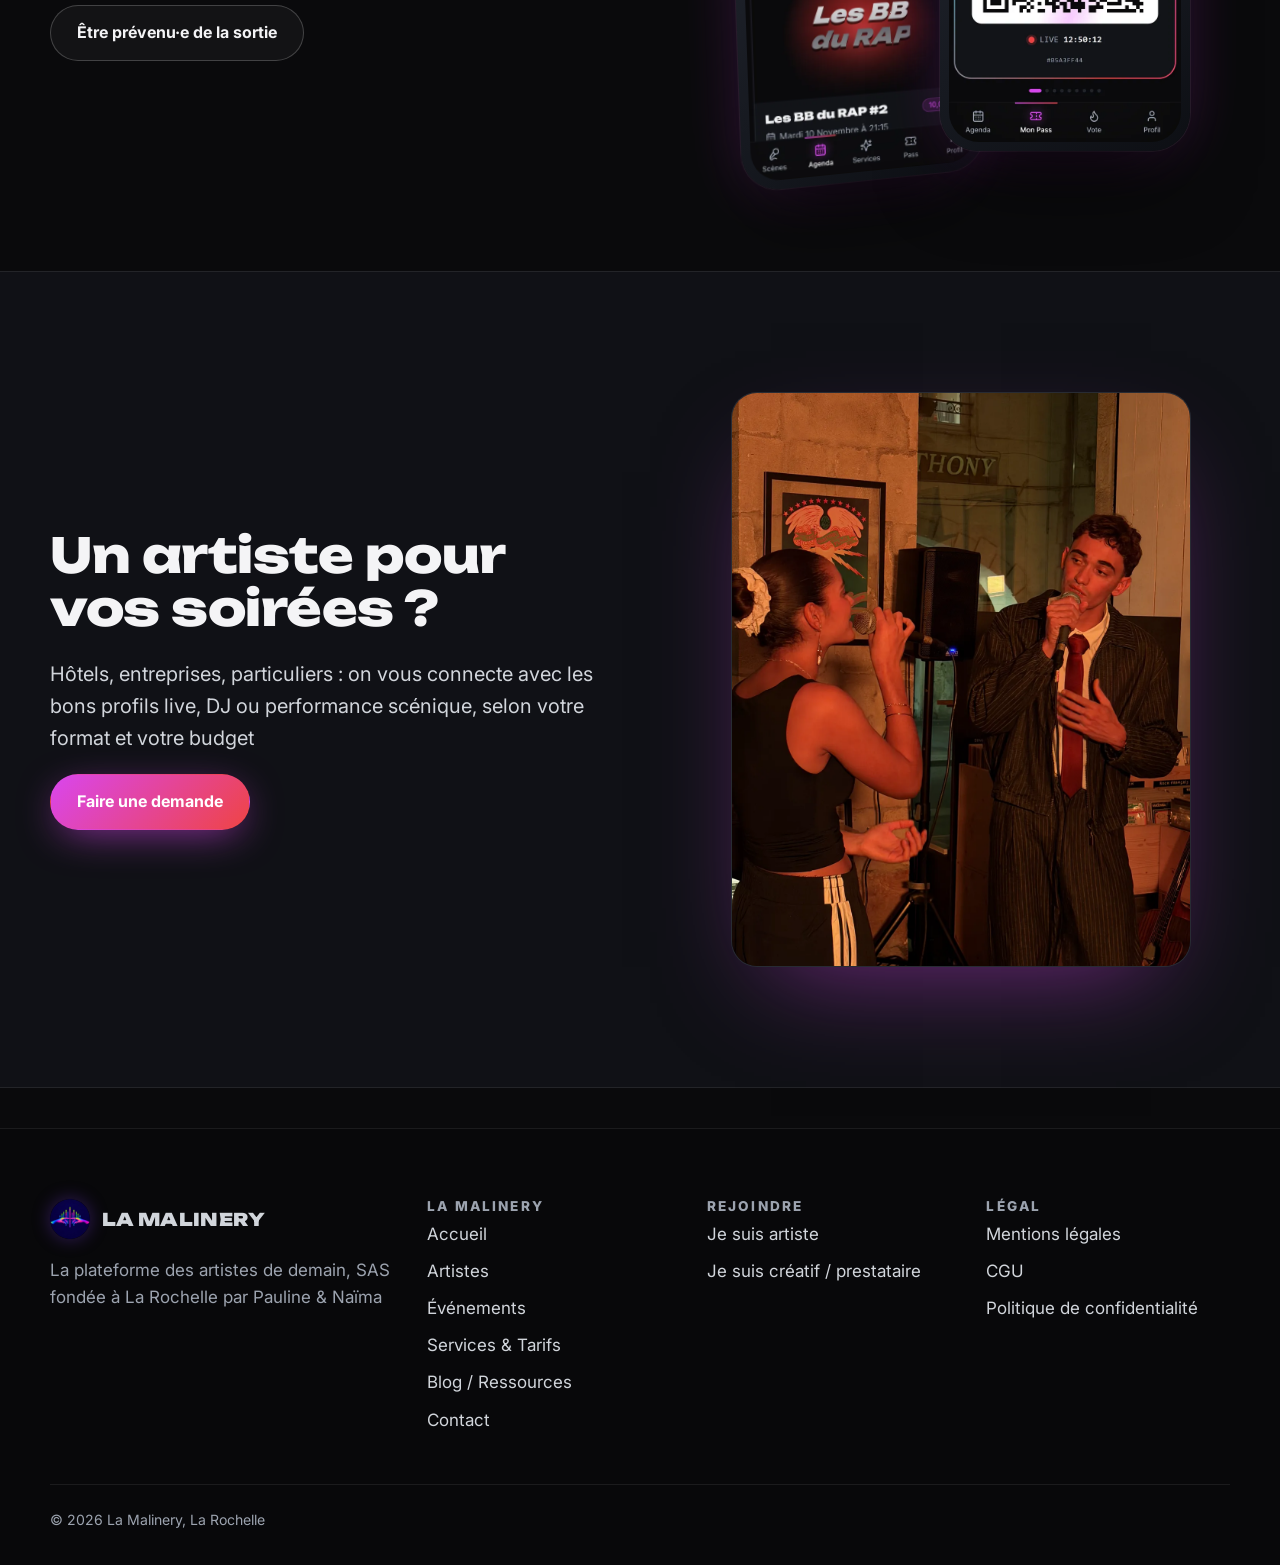
==== commit d573f17f: "Accueil : logo de droite plus petit" ====
--- a/index.html
+++ b/index.html
@@ -19,6 +19,9 @@
   <link rel="preconnect" href="https://fonts.gstatic.com" crossorigin />
   <link href="https://fonts.googleapis.com/css2?family=Inter:wght@400;500;600;700;800&family=Unbounded:wght@700;800;900&display=swap" rel="stylesheet" />
   <link rel="stylesheet" href="/assets/css/style.css?v=70402fb7" />
+  <style>
+    @media (min-width: 961px) { .hero__logo { width: min(30vw, 400px); } }
+  </style>
 </head>
 <body>
 
